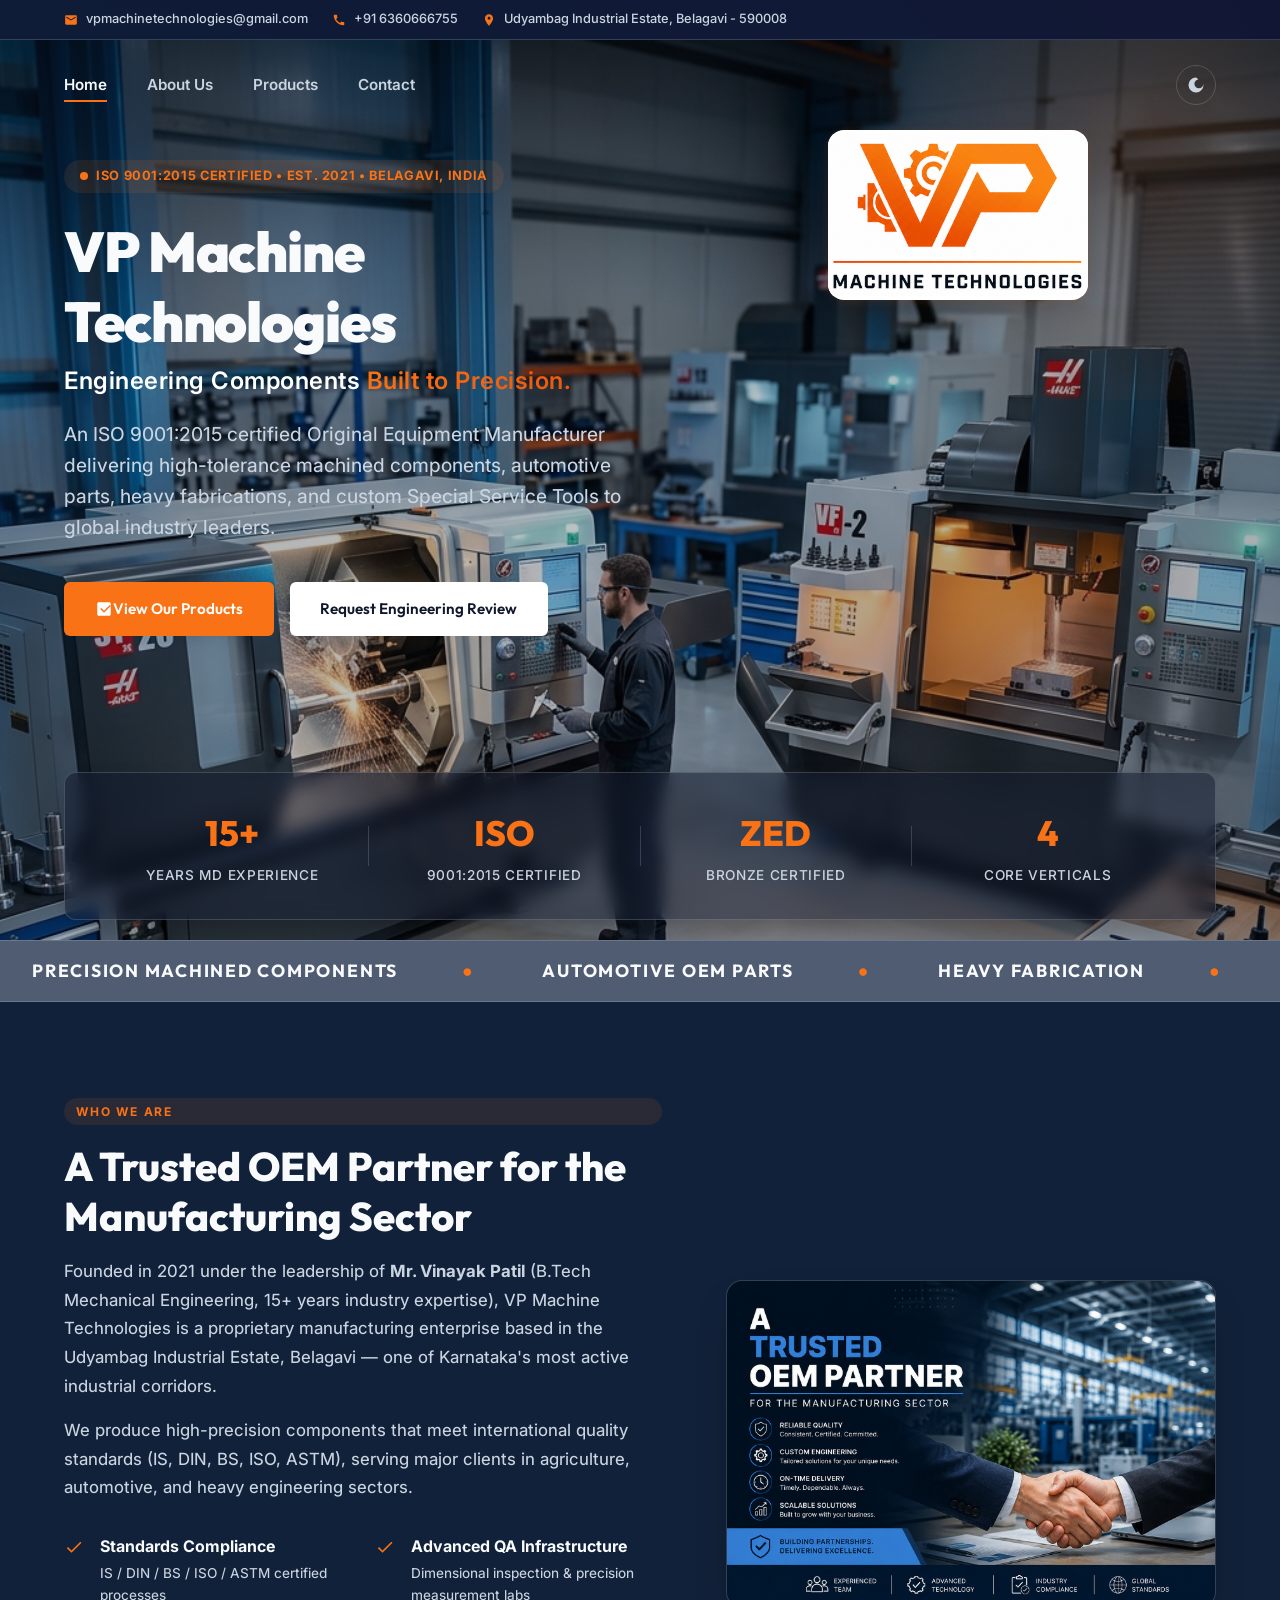
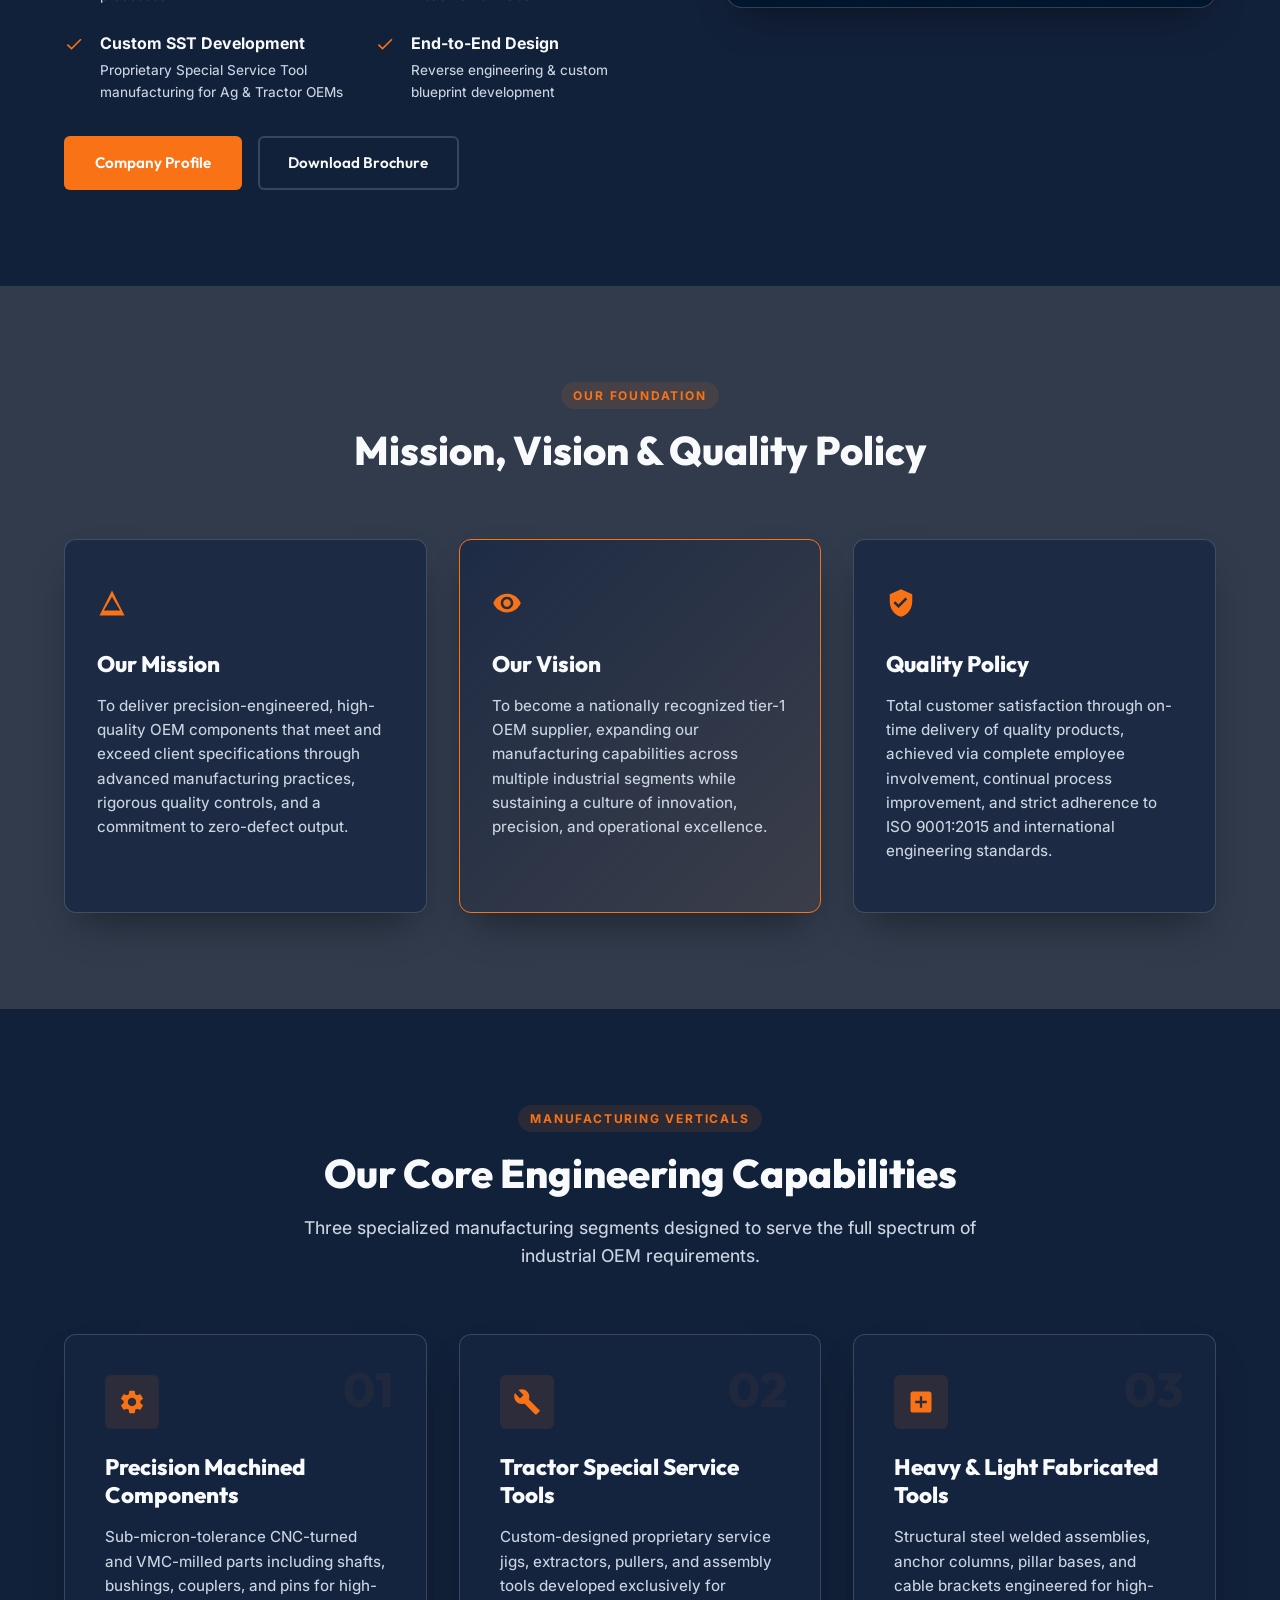
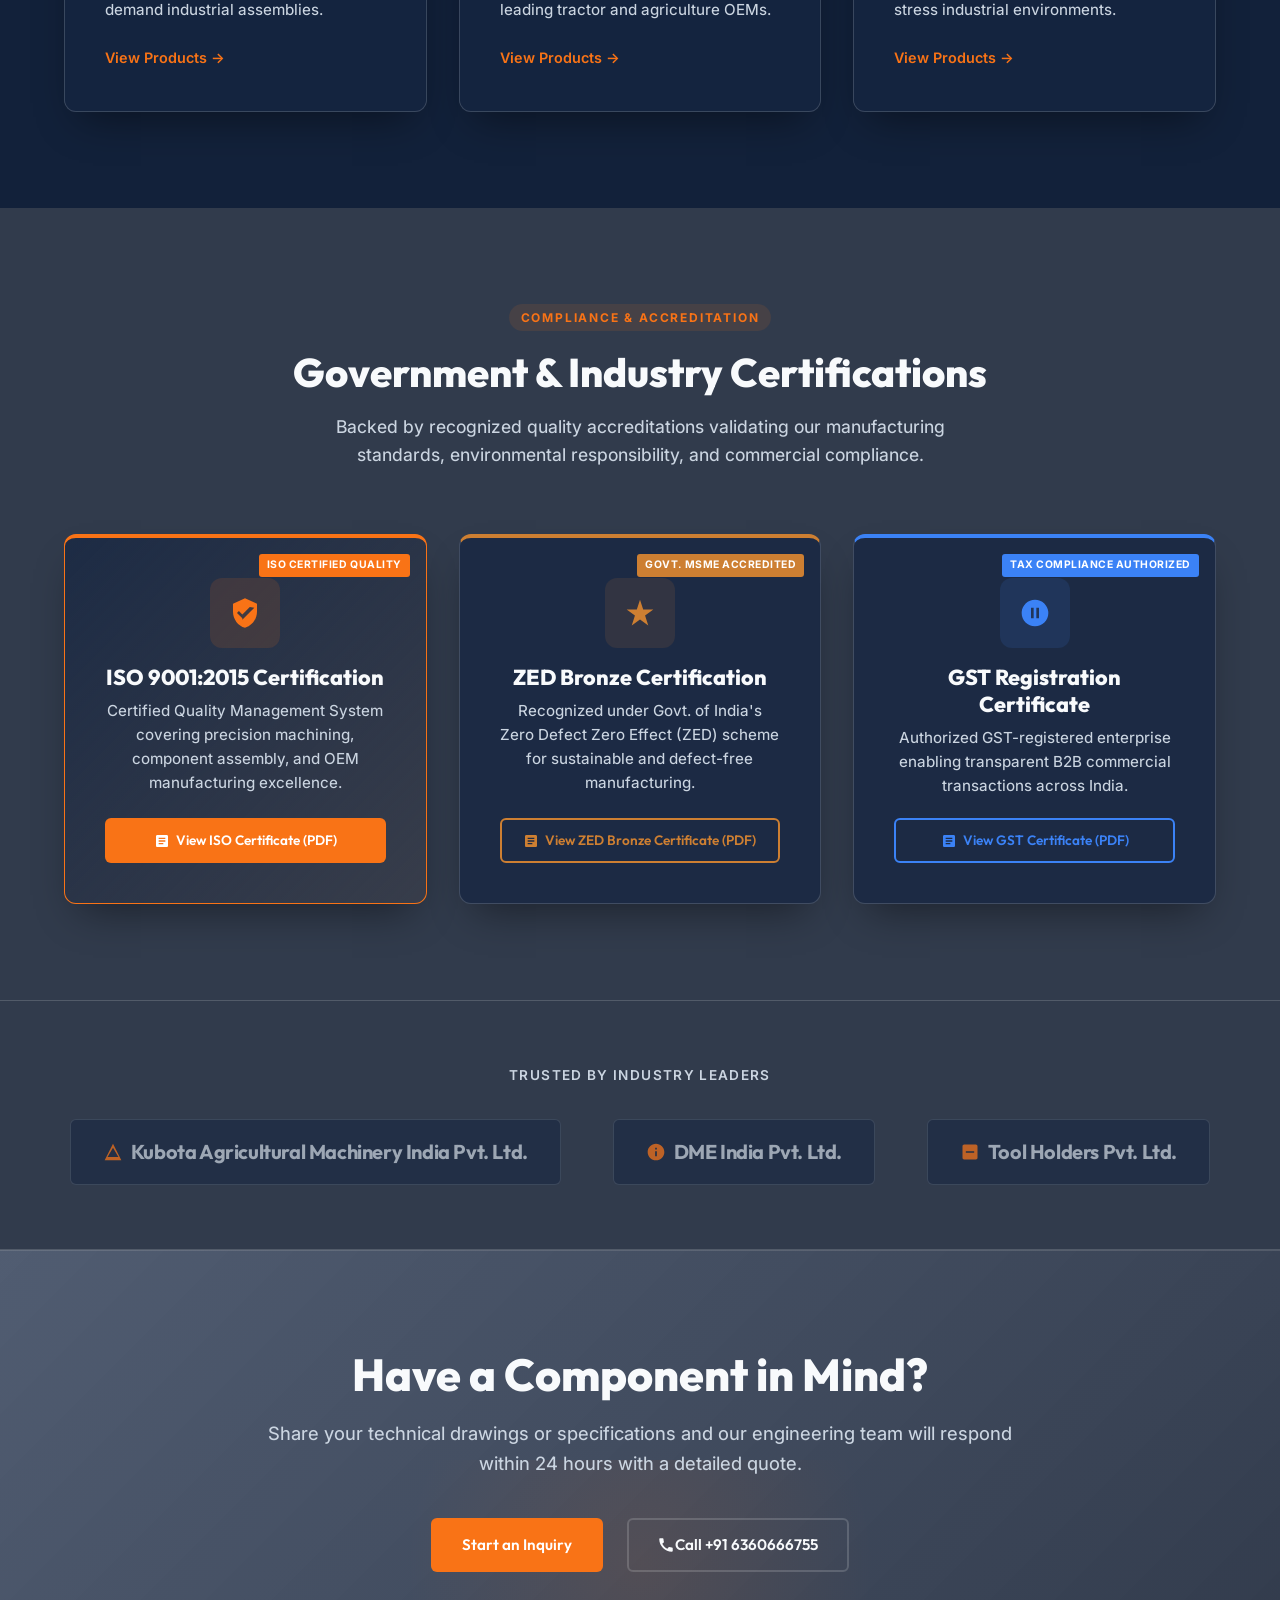
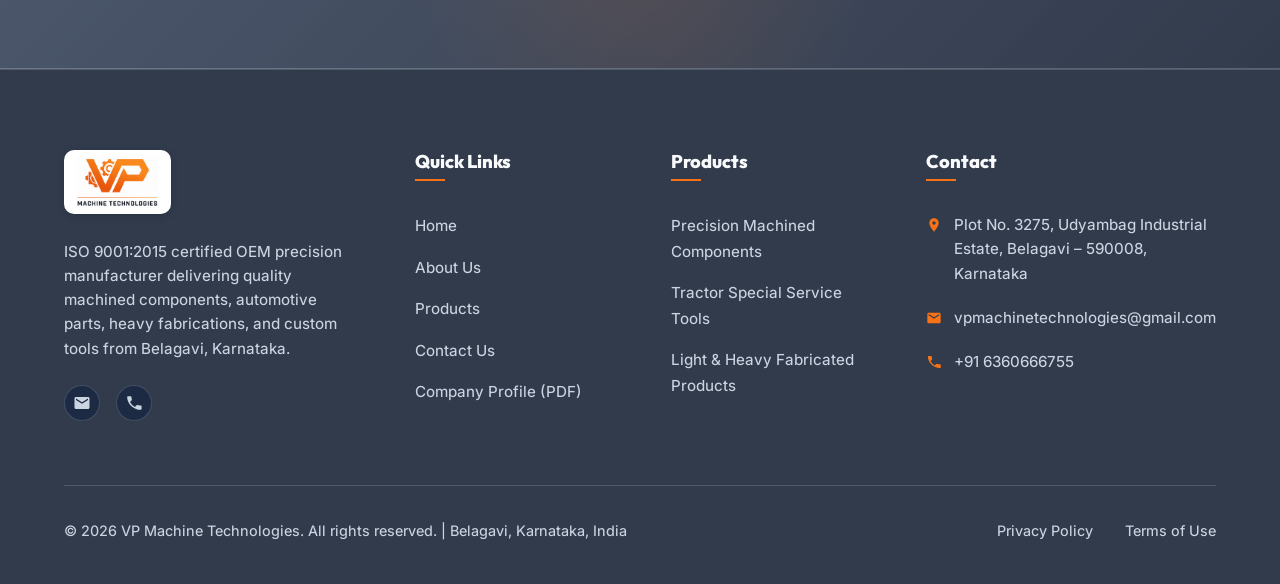
==== index.html @ ffbdd426 "Fix hero logo: remove scale, show full logo including MACHINE TECHNOLOGIES text" ====
<!DOCTYPE html>
<html lang="en">

<head>
  <meta charset="UTF-8">
  <meta name="viewport" content="width=device-width, initial-scale=1.0">
  <title>VP Machine Technologies | Precision OEM Manufacturing — Belagavi, Karnataka</title>
  <meta name="description"
    content="VP Machine Technologies is an ISO 9001:2015 certified OEM manufacturer of precision machined components, automotive parts, heavy fabrications, and special service tools in Belagavi, Karnataka, India.">
  <link rel="canonical" href="https://vpmachinetechnologies.com/">
  <meta property="og:title" content="VP Machine Technologies | Precision OEM Manufacturing">
  <meta property="og:description" content="ISO 9001:2015 certified OEM manufacturer of precision machined components, heavy fabrications, and special service tools in Belagavi, Karnataka.">
  <meta property="og:url" content="https://vpmachinetechnologies.com/">
  <meta property="og:type" content="website">
  <link rel="stylesheet" href="css/styles.css?v=1.2">
</head>

<body class="page-home">

  <!-- ===== TOP INFO BAR ===== -->
  <div class="topbar">
    <div class="container">
      <div class="topbar-left">
        <a href="mailto:vpmachinetechnologies@gmail.com" class="topbar-item">
          <svg viewBox="0 0 24 24" width="14" height="14" fill="currentColor">
            <path
              d="M20 4H4c-1.1 0-2 .9-2 2v12c0 1.1.9 2 2 2h16c1.1 0 2-.9 2-2V6c0-1.1-.9-2-2-2zm0 4l-8 5-8-5V6l8 5 8-5v2z" />
          </svg>
          vpmachinetechnologies@gmail.com
        </a>
        <a href="tel:+916360666755" class="topbar-item">
          <svg viewBox="0 0 24 24" width="14" height="14" fill="currentColor">
            <path
              d="M20.01 15.38c-1.23 0-2.42-.2-3.53-.56-.35-.12-.74-.03-1.01.24l-1.57 1.97c-2.83-1.35-5.48-3.9-6.89-6.83l1.95-1.66c.27-.28.35-.67.24-1.02-.37-1.11-.56-2.3-.56-3.53 0-.54-.45-.99-.99-.99H4.19C3.65 3 3 3.24 3 3.99 3 13.28 10.73 21 20.01 21c.71 0 .99-.63.99-1.18v-3.45c0-.54-.45-.99-.99-.99z" />
          </svg>
          +91 6360666755
        </a>
        <span class="topbar-item topbar-location">
          <svg viewBox="0 0 24 24" width="14" height="14" fill="currentColor">
            <path
              d="M12 2C8.13 2 5 5.13 5 9c0 5.25 7 13 7 13s7-7.75 7-13c0-3.87-3.13-7-7-7zm0 9.5c-1.38 0-2.5-1.12-2.5-2.5s1.12-2.5 2.5-2.5 2.5 1.12 2.5 2.5-1.12 2.5-2.5 2.5z" />
          </svg>
          Udyambag Industrial Estate, Belagavi - 590008
        </span>
      </div>

    </div>
  </div>

  <!-- ===== HEADER / NAV ===== -->
  <header class="header">
    <div class="container">
      <a href="index.html" class="logo" id="logo-nav" style="display:none;">
        <img src="assets/images/logo-dark.png" alt="VP Machine Technologies" class="logo-img logo-img-dark">
        <img src="assets/images/logo-light.png" alt="VP Machine Technologies" class="logo-img logo-img-light">
      </a>

      <nav class="navbar" aria-label="Main Navigation">
        <ul class="nav-list">
          <li><a href="index.html" class="nav-link active">Home</a></li>
          <li><a href="about.html" class="nav-link">About Us</a></li>
          <li><a href="products.html" class="nav-link">Products</a></li>
          <li><a href="contact.html" class="nav-link">Contact</a></li>
        </ul>
      </nav>

      <div class="header-actions">
        <button class="theme-toggle-btn" aria-label="Toggle dark/light theme" id="theme-toggle">
          <svg class="moon-icon" viewBox="0 0 24 24">
            <path
              d="M12 3a9 9 0 1 0 9 9c0-.46-.04-.92-.1-1.36a5.385 5.385 0 0 1-5.4 5.4 5.385 5.385 0 0 1-5.4-5.4c0-2.65 1.95-4.85 4.54-5.3A9.2 9.2 0 0 0 12 3z" />
          </svg>
          <svg class="sun-icon" viewBox="0 0 24 24">
            <path
              d="M12 7a5 5 0 1 0 0 10 5 5 0 0 0 0-10zm0-5a1 1 0 0 1 1 1v2a1 1 0 0 1-2 0V3a1 1 0 0 1 1-1zm0 15a1 1 0 0 1 1 1v2a1 1 0 0 1-2 0v-2a1 1 0 0 1 1-1zM5.22 6.64a1 1 0 0 1 0-1.42l1.42-1.42a1 1 0 0 1 1.42 1.42L6.64 6.64a1 1 0 0 1-1.42 0zm10.6 10.6a1 1 0 0 1 0-1.42l1.42-1.42a1 1 0 0 1 1.42 1.42l-1.42 1.42a1 1 0 0 1-1.42 0zM2 12a1 1 0 0 1 1-1h2a1 1 0 0 1 0 2H3a1 1 0 0 1-1-1zm15 0a1 1 0 0 1 1-1h2a1 1 0 0 1 0 2h-2a1 1 0 0 1-1-1zM6.64 18.78a1 1 0 0 1-1.42 0l-1.42-1.42a1 1 0 0 1 1.42-1.42l1.42 1.42a1 1 0 0 1 0 1.42zm10.6-10.6a1 1 0 0 1-1.42 0l-1.42-1.42a1 1 0 0 1 1.42-1.42l1.42 1.42a1 1 0 0 1 0 1.42z" />
          </svg>
        </button>

        <button class="burger-menu" aria-label="Toggle navigation menu" id="burger-menu">
          <span class="burger-line"></span>
          <span class="burger-line"></span>
          <span class="burger-line"></span>
        </button>
      </div>
    </div>
  </header>

  <!-- ===== HERO SECTION ===== -->
  <section class="hero" style="
    background-image: url('assets/images/cnc-vmc-hero.png');
    background-size: cover;
    background-position: center top;
    background-repeat: no-repeat;
    position: relative;
  ">
    <!-- Dark gradient overlay -->
    <div
      style="position:absolute;inset:0;background:linear-gradient(135deg,rgba(8,11,19,0.42) 0%,rgba(8,11,19,0.25) 50%,rgba(8,11,19,0.38) 100%);z-index:1;">
    </div>
    <!-- Logo in open right area of hero -->
    <div style="position:absolute;top:10%;right:15%;width:260px;height:170px;border-radius:16px;background:#ffffff;overflow:hidden;z-index:3;box-shadow:0 8px 32px rgba(0,0,0,0.22),0 2px 8px rgba(232,101,26,0.15);animation:heroLogoPulse 3s ease-in-out infinite alternate;">
      <img src="assets/images/NEW_LOGO.png" alt="VP Machine Technologies Logo"
        style="width:100%;height:100%;object-fit:contain;">
    </div>
    <div class="hero-bg-glow"></div>
    <div class="container" style="position:relative;z-index:2;">
      <div class="hero-content">
        <div class="hero-eyebrow">
          <span class="eyebrow-dot"></span>
          ISO 9001:2015 Certified &bull; Est. 2021 &bull; Belagavi, India
        </div>
        <!-- Title -->
        <h1 class="hero-title" style="font-weight:900; font-size:3.5rem; margin:0 0 0.3rem;">VP Machine Technologies</h1>
        <p class="hero-tagline"
          style="font-size:1.5rem; font-weight:600; color:#fff; margin-top:0; margin-bottom:1.2rem; letter-spacing:0.5px;">
          Engineering Components
          <span class="hero-title-accent" style="color:#e8651a;">Built to Precision.</span>
        </p>
        <p class="hero-description">
          An ISO 9001:2015 certified Original Equipment Manufacturer delivering high-tolerance machined components,
          automotive
          parts, heavy fabrications, and custom Special Service Tools to global industry leaders.
        </p>
        <div class="hero-ctas">
          <a href="products.html" class="btn btn-primary btn-lg">
            <svg viewBox="0 0 24 24" width="18" height="18" fill="currentColor">
              <path
                d="M19 3H5c-1.1 0-2 .9-2 2v14c0 1.1.9 2 2 2h14c1.1 0 2-.9 2-2V5c0-1.1-.9-2-2-2zm-7 14l-5-5 1.41-1.41L12 14.17l7.59-7.59L21 8l-9 9z" />
            </svg>
            View Our Products
          </a>
          <a href="contact.html" class="btn btn-outline btn-lg" style="background:#ffffff;color:#0f172a;border-color:#ffffff;">Request Engineering Review</a>
        </div>
      </div>
      <div class="hero-metrics">
        <div class="metric-card">
          <div class="metric-value">15+</div>
          <div class="metric-label">Years MD Experience</div>
        </div>
        <div class="metric-divider"></div>
        <div class="metric-card">
          <div class="metric-value">ISO</div>
          <div class="metric-label">9001:2015 Certified</div>
        </div>
        <div class="metric-divider"></div>
        <div class="metric-card">
          <div class="metric-value">ZED</div>
          <div class="metric-label">Bronze Certified</div>
        </div>
        <div class="metric-divider"></div>
        <div class="metric-card">
          <div class="metric-value">4</div>
          <div class="metric-label">Core Verticals</div>
        </div>
      </div>
    </div>
  </section>

  <!-- ===== MARQUEE STRIP ===== -->
  <div class="marquee-strip">
    <div class="marquee-track">
      <span>Precision Machined Components</span><span class="dot">&#9679;</span>
      <span>Automotive OEM Parts</span><span class="dot">&#9679;</span>
      <span>Heavy Fabrication</span><span class="dot">&#9679;</span>
      <span>Special Service Tools</span><span class="dot">&#9679;</span>
      <span>ISO 9001:2015 Certified</span><span class="dot">&#9679;</span>
      <span>Kubota Agricultural Machinery India Supplier</span><span class="dot">&#9679;</span>
      <span>CNC Turning &amp; VMC</span><span class="dot">&#9679;</span>
      <span>IS / DIN / BS / ASTM Standards</span><span class="dot">&#9679;</span>
      <!-- Duplicate for seamless loop -->
      <span>Precision Machined Components</span><span class="dot">&#9679;</span>
      <span>Automotive OEM Parts</span><span class="dot">&#9679;</span>
      <span>Heavy Fabrication</span><span class="dot">&#9679;</span>
      <span>Special Service Tools</span><span class="dot">&#9679;</span>
      <span>ISO 9001:2015 Certified</span><span class="dot">&#9679;</span>
    </div>
  </div>

  <!-- ===== ABOUT / INTRO ===== -->
  <section class="section section-white">
    <div class="container">
      <div class="two-col-grid">
        <div class="col-content">
          <span class="section-badge">Who We Are</span>
          <h2 class="section-title">A Trusted OEM Partner for the Manufacturing Sector</h2>
          <p class="body-text">Founded in 2021 under the leadership of <strong>Mr. Vinayak Patil</strong> (B.Tech
            Mechanical Engineering, 15+ years industry expertise), VP Machine Technologies is a proprietary
            manufacturing enterprise based in the Udyambag Industrial Estate, Belagavi — one of Karnataka's most active
            industrial corridors.</p>
          <p class="body-text" style="margin-top: 1rem;">We produce high-precision components that meet international
            quality standards (IS, DIN, BS, ISO, ASTM), serving major clients in agriculture, automotive, and heavy
            engineering sectors.</p>
          <div class="feature-list">
            <div class="feature-item">
              <div class="feature-icon">
                <svg viewBox="0 0 24 24" width="20" height="20" fill="currentColor">
                  <path d="M9 16.17L4.83 12l-1.42 1.41L9 19 21 7l-1.41-1.41z" />
                </svg>
              </div>
              <div>
                <strong>Standards Compliance</strong>
                <p>IS / DIN / BS / ISO / ASTM certified processes</p>
              </div>
            </div>
            <div class="feature-item">
              <div class="feature-icon">
                <svg viewBox="0 0 24 24" width="20" height="20" fill="currentColor">
                  <path d="M9 16.17L4.83 12l-1.42 1.41L9 19 21 7l-1.41-1.41z" />
                </svg>
              </div>
              <div>
                <strong>Advanced QA Infrastructure</strong>
                <p>Dimensional inspection & precision measurement labs</p>
              </div>
            </div>
            <div class="feature-item">
              <div class="feature-icon">
                <svg viewBox="0 0 24 24" width="20" height="20" fill="currentColor">
                  <path d="M9 16.17L4.83 12l-1.42 1.41L9 19 21 7l-1.41-1.41z" />
                </svg>
              </div>
              <div>
                <strong>Custom SST Development</strong>
                <p>Proprietary Special Service Tool manufacturing for Ag & Tractor OEMs</p>
              </div>
            </div>
            <div class="feature-item">
              <div class="feature-icon">
                <svg viewBox="0 0 24 24" width="20" height="20" fill="currentColor">
                  <path d="M9 16.17L4.83 12l-1.42 1.41L9 19 21 7l-1.41-1.41z" />
                </svg>
              </div>
              <div>
                <strong>End-to-End Design</strong>
                <p>Reverse engineering & custom blueprint development</p>
              </div>
            </div>
          </div>
          <div class="btn-row">
            <a href="about.html" class="btn btn-primary">Company Profile</a>
            <a href="assets/docs/company_profile.pdf" target="_blank" class="btn btn-outline">Download Brochure</a>
          </div>
        </div>
        <div class="col-visual" style="display: flex; align-items: center; justify-content: center;">
          <div style="width: 100%; border-radius: 16px; overflow: hidden; box-shadow: var(--card-shadow); border: 1px solid var(--border-color); background-color: var(--bg-tertiary);">
            <img src="assets/images/trusted-oem-partner.jpg" alt="A Trusted OEM Partner For The Manufacturing Sector - VP Machine Technologies" style="width: 100%; height: auto; display: block; border-radius: 16px; object-fit: contain;">
          </div>
        </div>
      </div>
    </div>
  </section>

  <!-- ===== MISSION / VISION / QUALITY CARDS ===== -->
  <section class="section section-alt">
    <div class="container">
      <div class="section-header">
        <span class="section-badge">Our Foundation</span>
        <h2 class="section-title">Mission, Vision & Quality Policy</h2>
      </div>
      <div class="mvq-grid">
        <div class="mvq-card">
          <div class="mvq-icon">
            <svg viewBox="0 0 24 24" width="30" height="30" fill="currentColor">
              <path d="M12 2L2 22h20L12 2zm0 5l6.5 11h-13L12 7z" />
            </svg>
          </div>
          <h3>Our Mission</h3>
          <p>To deliver precision-engineered, high-quality OEM components that meet and exceed client specifications
            through advanced manufacturing practices, rigorous quality controls, and a commitment to zero-defect output.
          </p>
        </div>
        <div class="mvq-card mvq-card--accent">
          <div class="mvq-icon">
            <svg viewBox="0 0 24 24" width="30" height="30" fill="currentColor">
              <path
                d="M12 4.5C7 4.5 2.73 7.61 1 12c1.73 4.39 6 7.5 11 7.5s9.27-3.11 11-7.5c-1.73-4.39-6-7.5-11-7.5zM12 17c-2.76 0-5-2.24-5-5s2.24-5 5-5 5 2.24 5 5-2.24 5-5 5zm0-8c-1.66 0-3 1.34-3 3s1.34 3 3 3 3-1.34 3-3-1.34-3-3-3z" />
            </svg>
          </div>
          <h3>Our Vision</h3>
          <p>To become a nationally recognized tier-1 OEM supplier, expanding our manufacturing capabilities across
            multiple industrial segments while sustaining a culture of innovation, precision, and operational
            excellence.</p>
        </div>
        <div class="mvq-card">
          <div class="mvq-icon">
            <svg viewBox="0 0 24 24" width="30" height="30" fill="currentColor">
              <path
                d="M12 1L3 5v6c0 5.55 3.84 10.74 9 12 5.16-1.26 9-6.45 9-12V5l-9-4zm-2 15l-4-4 1.41-1.41L10 13.17l5.59-5.59L17 9l-7 7z" />
            </svg>
          </div>
          <h3>Quality Policy</h3>
          <p>Total customer satisfaction through on-time delivery of quality products, achieved via complete employee
            involvement, continual process improvement, and strict adherence to ISO 9001:2015 and international
            engineering standards.</p>
        </div>
      </div>
    </div>
  </section>

  <!-- ===== CAPABILITIES ===== -->
  <section class="section section-white">
    <div class="container">
      <div class="section-header">
        <span class="section-badge">Manufacturing Verticals</span>
        <h2 class="section-title">Our Core Engineering Capabilities</h2>
        <p class="section-desc">Three specialized manufacturing segments designed to serve the full spectrum of
          industrial OEM requirements.</p>
      </div>
      <div class="capabilities-grid">
        <div class="capability-card">
          <div class="cap-number">01</div>
          <div class="capability-icon-box">
            <svg viewBox="0 0 24 24" width="28" height="28" fill="currentColor">
              <path
                d="M19.14 12.94c.04-.3.06-.61.06-.94 0-.32-.02-.64-.07-.94l2.03-1.58c.18-.14.23-.41.12-.61l-1.92-3.32c-.12-.22-.37-.29-.59-.22l-2.39.96c-.5-.38-1.03-.7-1.62-.94l-.36-2.54c-.04-.24-.24-.41-.48-.41h-3.84c-.24 0-.43.17-.47.41l-.36 2.54c-.59.24-1.13.57-1.62.94l-2.39-.96c-.22-.08-.47 0-.59.22L2.74 8.87c-.12.21-.08.47.12.61l2.03 1.58c-.05.3-.09.63-.09.94s.02.64.07.94l-2.03 1.58c-.18.14-.23.41-.12.61l1.92 3.32c.12.22.37.29.59.22l2.39-.96c.5.38 1.03.7 1.62.94l.36 2.54c.05.24.24.41.48.41h3.84c.24 0 .44-.17.47-.41l.36-2.54c.59-.24 1.13-.56 1.62-.94l2.39.96c.22.08.47 0 .59-.22l1.92-3.32c.12-.22.07-.47-.12-.61l-2.01-1.58zM12 15.6c-1.98 0-3.6-1.62-3.6-3.6s1.62-3.6 3.6-3.6 3.6 1.62 3.6 3.6-1.62 3.6-3.6 3.6z" />
            </svg>
          </div>
          <h3>Precision Machined Components</h3>
          <p>Sub-micron-tolerance CNC-turned and VMC-milled parts including shafts, bushings, couplers, and pins for
            high-demand industrial assemblies.</p>
          <a href="products.html?filter=machined" class="cap-link">View Products →</a>
        </div>
        <div class="capability-card">
          <div class="cap-number">02</div>
          <div class="capability-icon-box">
            <svg viewBox="0 0 24 24" width="28" height="28" fill="currentColor">
              <path
                d="M22.7 19l-9.1-9.1c.9-2.3.4-5-1.5-6.9-2-2-5-2.4-7.4-1.3L9 6 6 9 1.6 4.3C.5 6.7.9 9.8 2.9 11.8c1.9 1.9 4.6 2.4 6.9 1.5l9.1 9.1c.4.4 1 .4 1.4 0l2.3-2.3c.5-.4.5-1.1.1-1.6z" />
            </svg>
          </div>
          <h3>Tractor Special Service Tools</h3>
          <p>Custom-designed proprietary service jigs, extractors, pullers, and assembly tools developed exclusively for
            leading tractor and agriculture OEMs.</p>
          <a href="products.html?filter=sst" class="cap-link">View Products →</a>
        </div>
        <div class="capability-card">
          <div class="cap-number">03</div>
          <div class="capability-icon-box">
            <svg viewBox="0 0 24 24" width="28" height="28" fill="currentColor">
              <path
                d="M19 3H5c-1.1 0-2 .9-2 2v14c0 1.1.9 2 2 2h14c1.1 0 2-.9 2-2V5c0-1.1-.9-2-2-2zm-2 10h-4v4h-2v-4H7v-2h4V7h2v4h4v2z" />
            </svg>
          </div>
          <h3>Heavy & Light Fabricated Tools</h3>
          <p>Structural steel welded assemblies, anchor columns, pillar bases, and cable brackets engineered for
            high-stress industrial environments.</p>
          <a href="products.html?filter=fabricated" class="cap-link">View Products →</a>
        </div>
      </div>
    </div>
  </section>


  <!-- ===== CERTIFICATIONS ===== -->
  <!-- ===== CERTIFICATIONS SECTION ===== -->
  <section class="section section-alt" id="certifications">
    <div class="container">
      <div class="section-header">
        <span class="section-badge">Compliance & Accreditation</span>
        <h2 class="section-title">Government & Industry Certifications</h2>
        <p class="section-desc">Backed by recognized quality accreditations validating our manufacturing standards, environmental responsibility, and commercial compliance.</p>
      </div>
      <div class="certificates-grid">
        
        <!-- 1. ISO 9001:2015 -->
        <div class="certificate-card cert-featured" style="position:relative; border-top: 4px solid #f97316;">
          <div class="certificate-icon" style="color: #f97316; background: rgba(249, 115, 22, 0.12); padding: 12px; border-radius: 12px; display: inline-flex; margin-bottom: 1rem;">
            <svg viewBox="0 0 24 24" width="32" height="32" fill="currentColor">
              <path d="M12 1L3 5v6c0 5.55 3.84 10.74 9 12 5.16-1.26 9-6.45 9-12V5l-9-4zm-2 15l-4-4 1.41-1.41L10 13.17l5.59-5.59L19 8l-9 9z" />
            </svg>
          </div>
          <div class="cert-featured-label" style="background: #f97316;">ISO Certified Quality</div>
          <h3 style="margin-bottom: 0.5rem; font-size: 1.35rem;">ISO 9001:2015 Certification</h3>
          <p style="margin-bottom: 1.25rem;">Certified Quality Management System covering precision machining, component assembly, and OEM manufacturing excellence.</p>
          <div class="certificate-actions">
            <a href="assets/docs/iso_certificate.pdf" target="_blank" class="btn btn-primary" style="width: 100%; justify-content: center;">
              <svg viewBox="0 0 24 24" width="16" height="16" fill="currentColor" style="margin-right: 6px;"><path d="M19 3H5c-1.1 0-2 .9-2 2v14c0 1.1.9 2 2 2h14c1.1 0 2-.9 2-2V5c0-1.1-.9-2-2-2zm-5 14H7v-2h7v2zm3-4H7v-2h10v2zm0-4H7V7h10v2z"/></svg>
              View ISO Certificate (PDF)
            </a>
          </div>
        </div>

        <!-- 2. ZED Bronze Certification -->
        <div class="certificate-card" style="position:relative; border-top: 4px solid #cd7f32;">
          <div class="certificate-icon" style="color: #cd7f32; background: rgba(205, 127, 50, 0.12); padding: 12px; border-radius: 12px; display: inline-flex; margin-bottom: 1rem;">
            <svg viewBox="0 0 24 24" width="32" height="32" fill="currentColor">
              <path d="M12 2l2.4 7.4h7.6l-6.2 4.5 2.4 7.4-6.2-4.5-6.2 4.5 2.4-7.4-6.2-4.5h7.6z" />
            </svg>
          </div>
          <div class="cert-featured-label" style="background: #cd7f32; color: #fff;">Govt. MSME Accredited</div>
          <h3 style="margin-bottom: 0.5rem; font-size: 1.35rem;">ZED Bronze Certification</h3>
          <p style="margin-bottom: 1.25rem;">Recognized under Govt. of India's Zero Defect Zero Effect (ZED) scheme for sustainable and defect-free manufacturing.</p>
          <div class="certificate-actions">
            <a href="assets/docs/zed_bronze_certificate.pdf" target="_blank" class="btn btn-outline" style="width: 100%; justify-content: center; border-color: #cd7f32; color: #cd7f32;">
              <svg viewBox="0 0 24 24" width="16" height="16" fill="currentColor" style="margin-right: 6px;"><path d="M19 3H5c-1.1 0-2 .9-2 2v14c0 1.1.9 2 2 2h14c1.1 0 2-.9 2-2V5c0-1.1-.9-2-2-2zm-5 14H7v-2h7v2zm3-4H7v-2h10v2zm0-4H7V7h10v2z"/></svg>
              View ZED Bronze Certificate (PDF)
            </a>
          </div>
        </div>

        <!-- 3. GST Registration Certificate -->
        <div class="certificate-card" style="position:relative; border-top: 4px solid #3b82f6;">
          <div class="certificate-icon" style="color: #3b82f6; background: rgba(59, 130, 246, 0.12); padding: 12px; border-radius: 12px; display: inline-flex; margin-bottom: 1rem;">
            <svg viewBox="0 0 24 24" width="32" height="32" fill="currentColor">
              <path d="M12 2C6.48 2 2 6.48 2 12s4.48 10 10 10 10-4.48 10-10S17.52 2 12 2zm-1 14H9V8h2v8zm4 0h-2V8h2v8z" />
            </svg>
          </div>
          <div class="cert-featured-label" style="background: #3b82f6; color: #fff;">Tax Compliance Authorized</div>
          <h3 style="margin-bottom: 0.5rem; font-size: 1.35rem;">GST Registration Certificate</h3>
          <p style="margin-bottom: 1.25rem;">Authorized GST-registered enterprise enabling transparent B2B commercial transactions across India.</p>
          <div class="certificate-actions">
            <a href="assets/docs/gst_certificate.pdf" target="_blank" class="btn btn-outline" style="width: 100%; justify-content: center; border-color: #3b82f6; color: #3b82f6;">
              <svg viewBox="0 0 24 24" width="16" height="16" fill="currentColor" style="margin-right: 6px;"><path d="M19 3H5c-1.1 0-2 .9-2 2v14c0 1.1.9 2 2 2h14c1.1 0 2-.9 2-2V5c0-1.1-.9-2-2-2zm-5 14H7v-2h7v2zm3-4H7v-2h10v2zm0-4H7V7h10v2z"/></svg>
              View GST Certificate (PDF)
            </a>
          </div>
        </div>

      </div>
    </div>
  </section>

  <!-- ===== CLIENTS ===== -->
  <section class="client-showcase">
    <div class="container">
      <p class="client-label">Trusted by Industry Leaders</p>
      <div class="client-list">
        <div class="client-logo">
          <svg width="20" height="20" viewBox="0 0 24 24" fill="currentColor" style="color: var(--accent)">
            <path d="M12 2L2 22h20L12 2zm0 5l6.5 11h-13L12 7z" />
          </svg>
          Kubota Agricultural Machinery India Pvt. Ltd.
        </div>
        <div class="client-logo">
          <svg width="20" height="20" viewBox="0 0 24 24" fill="currentColor" style="color: var(--accent)">
            <path
              d="M12 2C6.48 2 2 6.48 2 12s4.48 10 10 10 10-4.48 10-10S17.52 2 12 2zm1 15h-2v-6h2v6zm0-8h-2V7h2v2z" />
          </svg>
          DME India Pvt. Ltd.
        </div>
        <div class="client-logo">
          <svg width="20" height="20" viewBox="0 0 24 24" fill="currentColor" style="color: var(--accent)">
            <path d="M19 3H5c-1.1 0-2 .9-2 2v14c0 1.1.9 2 2 2h14c1.1 0 2-.9 2-2V5c0-1.1-.9-2-2-2zm-2 10H7v-2h10v2z" />
          </svg>
          Tool Holders Pvt. Ltd.
        </div>
      </div>
    </div>
  </section>

  <!-- ===== CTA BANNER ===== -->
  <section class="cta-banner">
    <div class="cta-banner-glow"></div>
    <div class="container">
      <div class="cta-content">
        <h2>Have a Component in Mind?</h2>
        <p>Share your technical drawings or specifications and our engineering team will respond within 24 hours with a
          detailed quote.</p>
        <div class="cta-actions">
          <a href="contact.html" class="btn btn-primary btn-lg">Start an Inquiry</a>
          <a href="tel:+916360666755" class="btn btn-outline-white btn-lg">
            <svg viewBox="0 0 24 24" width="18" height="18" fill="currentColor">
              <path
                d="M20.01 15.38c-1.23 0-2.42-.2-3.53-.56-.35-.12-.74-.03-1.01.24l-1.57 1.97c-2.83-1.35-5.48-3.9-6.89-6.83l1.95-1.66c.27-.28.35-.67.24-1.02-.37-1.11-.56-2.3-.56-3.53 0-.54-.45-.99-.99-.99H4.19C3.65 3 3 3.24 3 3.99 3 13.28 10.73 21 20.01 21c.71 0 .99-.63.99-1.18v-3.45c0-.54-.45-.99-.99-.99z" />
            </svg>
            Call +91 6360666755
          </a>
        </div>
      </div>
    </div>
  </section>


  <!-- ===== FOOTER ===== -->
  <footer class="footer">
    <div class="container">
      <div class="footer-grid">
        <div class="footer-brand">
          <a href="index.html" class="logo">
            <img src="assets/images/logo-dark.png" alt="VP Machine Technologies" class="logo-img logo-img-dark">
            <img src="assets/images/logo-light.png" alt="VP Machine Technologies" class="logo-img logo-img-light">
          </a>
          <p>ISO 9001:2015 certified OEM precision manufacturer delivering quality machined components, automotive
            parts, heavy
            fabrications, and custom tools from Belagavi, Karnataka.</p>
          <div class="footer-socials">
            <a href="mailto:vpmachinetechnologies@gmail.com" class="footer-social-link" aria-label="Email Us">
              <svg viewBox="0 0 24 24" width="18" height="18" fill="currentColor">
                <path
                  d="M20 4H4c-1.1 0-2 .9-2 2v12c0 1.1.9 2 2 2h16c1.1 0 2-.9 2-2V6c0-1.1-.9-2-2-2zm0 4l-8 5-8-5V6l8 5 8-5v2z" />
              </svg>
            </a>
            <a href="tel:+916360666755" class="footer-social-link" aria-label="Call Us">
              <svg viewBox="0 0 24 24" width="18" height="18" fill="currentColor">
                <path
                  d="M20.01 15.38c-1.23 0-2.42-.2-3.53-.56-.35-.12-.74-.03-1.01.24l-2.2 2.2a15.045 15.045 0 0 1-6.59-6.59l2.2-2.2c.28-.28.36-.67.25-1.02C8.79 6.3 8.58 5.11 8.58 3.88c0-.55-.45-1-1-1H3.88c-.55 0-1 .45-1 1C2.88 12.87 11.13 21.12 21.12 21.12c.55 0 1-.45 1-1v-3.75c0-.55-.45-1-1.01-1z" />
              </svg>
            </a>
          </div>
        </div>
        <div class="footer-col">
          <h4 class="footer-col-title">Quick Links</h4>
          <ul class="footer-links">
            <li><a href="index.html" class="footer-link">Home</a></li>
            <li><a href="about.html" class="footer-link">About Us</a></li>
            <li><a href="products.html" class="footer-link">Products</a></li>
            <li><a href="contact.html" class="footer-link">Contact Us</a></li>
            <li><a href="assets/docs/company_profile.pdf" target="_blank" class="footer-link">Company Profile (PDF)</a>
            </li>
          </ul>
        </div>
        <div class="footer-col">
          <h4 class="footer-col-title">Products</h4>
          <ul class="footer-links">
            <li><a href="products.html#category-1" class="footer-link">Precision Machined Components</a></li>
            <li><a href="products.html#category-2" class="footer-link">Tractor Special Service Tools</a></li>
            <li><a href="products.html#category-3" class="footer-link">Light &amp; Heavy Fabricated Products</a></li>
          </ul>
        </div>
        <div class="footer-col">
          <h4 class="footer-col-title">Contact</h4>
          <div class="footer-contact-info">
            <div class="footer-contact-item">
              <svg viewBox="0 0 24 24" width="16" height="16" fill="currentColor">
                <path
                  d="M12 2C8.13 2 5 5.13 5 9c0 5.25 7 13 7 13s7-7.75 7-13c0-3.87-3.13-7-7-7zm0 9.5c-1.38 0-2.5-1.12-2.5-2.5s1.12-2.5 2.5-2.5 2.5 1.12 2.5 2.5-1.12 2.5-2.5 2.5z" />
              </svg>
              <p>Plot No. 3275, Udyambag Industrial Estate, Belagavi – 590008, Karnataka</p>
            </div>
            <div class="footer-contact-item">
              <svg viewBox="0 0 24 24" width="16" height="16" fill="currentColor">
                <path
                  d="M20 4H4c-1.1 0-2 .9-2 2v12c0 1.1.9 2 2 2h16c1.1 0 2-.9 2-2V6c0-1.1-.9-2-2-2zm0 4l-8 5-8-5V6l8 5 8-5v2z" />
              </svg>
              <p><a href="mailto:vpmachinetechnologies@gmail.com">vpmachinetechnologies@gmail.com</a></p>
            </div>
            <div class="footer-contact-item">
              <svg viewBox="0 0 24 24" width="16" height="16" fill="currentColor">
                <path
                  d="M20.01 15.38c-1.23 0-2.42-.2-3.53-.56-.35-.12-.74-.03-1.01.24l-2.2 2.2a15.045 15.045 0 0 1-6.59-6.59l2.2-2.2c.28-.28.36-.67.25-1.02C8.79 6.3 8.58 5.11 8.58 3.88c0-.55-.45-1-1-1H3.88c-.55 0-1 .45-1 1C2.88 12.87 11.13 21.12 21.12 21.12c.55 0 1-.45 1-1v-3.75c0-.55-.45-1-1.01-1z" />
              </svg>
              <p>+91 6360666755</p>
            </div>
          </div>
        </div>
      </div>
      <div class="footer-bottom">
        <p class="footer-copyright">&copy; 2026 VP Machine Technologies. All rights reserved. | Belagavi, Karnataka,
          India</p>
        <ul class="footer-bottom-links">
          <li><a href="privacy.html" class="footer-bottom-link">Privacy Policy</a></li>
          <li><a href="terms.html" class="footer-bottom-link">Terms of Use</a></li>
        </ul>
      </div>
    </div>
  </footer>

  <button class="back-to-top" aria-label="Scroll back to top">
    <svg viewBox="0 0 24 24" width="24" height="24" fill="currentColor">
      <path d="M7.41 15.41L12 10.83l4.59 4.58L18 14l-6-6-6 6z" />
    </svg>
  </button>

  <script src="js/main.js"></script>
</body>

</html>
---- css/styles.css ----
@import url('https://fonts.googleapis.com/css2?family=Inter:wght@300;400;500;600;700&family=Outfit:wght@400;500;600;700;800&display=swap');

/* --- DESIGN SYSTEM TOKENS --- */
:root {
  /* Colors (Vibrant Teal-to-Indigo Dark Theme - Matching Reference Image) */
  --bg-primary: #12213a;
  --bg-secondary: rgba(22, 38, 66, 0.75);
  --bg-tertiary: rgba(14, 25, 45, 0.85);
  --text-primary: #f8fafc;
  --text-secondary: #cbd5e1;
  --accent: #f97316;
  --accent-hover: #ea580c;
  --accent-rgb: 249, 115, 22;
  --border-color: rgba(255, 255, 255, 0.16);
  --header-bg: rgba(18, 33, 58, 0.85);
  --card-shadow: 0 20px 40px -15px rgba(0, 0, 0, 0.45);
  --success: #10b981;
  
  /* Fonts */
  --font-heading: 'Outfit', sans-serif;
  --font-body: 'Inter', sans-serif;
  
  /* Transitions & Radii */
  --transition-smooth: all 0.3s cubic-bezier(0.4, 0, 0.2, 1);
  --radius-sm: 6px;
  --radius-md: 12px;
  --radius-lg: 24px;
}

/* Soft Powder-Blue Light Theme Overrides (Matching Reference Image) */
body.light-theme {
  --bg-primary: #eaf3fc;
  --bg-secondary: #ffffff;
  --bg-tertiary: #d9e8f7;
  --text-primary: #0f172a;
  --text-secondary: #475569;
  --accent: #ea580c;
  --accent-hover: #c2410c;
  --accent-rgb: 234, 88, 12;
  --border-color: #c8dce8;
  --header-bg: rgba(234, 243, 252, 0.9);
  --card-shadow: 0 15px 35px -10px rgba(15, 23, 42, 0.07);
  background: radial-gradient(circle at 50% 30%, #f4f9ff 0%, #e5f1fd 65%, #d8e9fa 100%) !important;
  background-attachment: fixed !important;
}

/* --- RESET & BASE STYLES --- */
*, *::before, *::after {
  box-sizing: border-box;
  margin: 0;
  padding: 0;
}

html {
  scroll-behavior: smooth;
  font-size: 16px;
}

body {
  font-family: var(--font-body);
  background: radial-gradient(circle at 0% 100%, #0096c7 0%, #163675 45%, #2a085c 100%);
  background-attachment: fixed;
  color: var(--text-primary);
  line-height: 1.6;
  font-weight: 450;
  overflow-x: hidden;
  transition: background 0.3s ease, color 0.3s ease;
}

/* Custom Scrollbar */
::-webkit-scrollbar {
  width: 8px;
}
::-webkit-scrollbar-track {
  background: var(--bg-tertiary);
}
::-webkit-scrollbar-thumb {
  background: var(--border-color);
  border-radius: 4px;
}
::-webkit-scrollbar-thumb:hover {
  background: var(--accent);
}

/* Typography elements */
h1, h2, h3, h4, h5, h6 {
  font-family: var(--font-heading);
  font-weight: 800;
  line-height: 1.25;
  color: var(--text-primary);
}

a {
  text-decoration: none;
  color: inherit;
  transition: var(--transition-smooth);
}

img {
  max-width: 100%;
  height: auto;
  display: block;
}

/* --- GLOBAL LAYOUT & UTILITIES --- */
.container {
  width: 100%;
  max-width: 1200px;
  margin: 0 auto;
  padding: 0 1.5rem;
}

.section {
  padding: 6rem 0;
}

.section-header {
  text-align: center;
  max-width: 700px;
  margin: 0 auto 4rem auto;
}

.section-badge {
  display: inline-block;
  font-size: 0.75rem;
  font-weight: 700;
  text-transform: uppercase;
  letter-spacing: 0.15em;
  color: var(--accent);
  margin-bottom: 1rem;
  padding: 0.25rem 0.75rem;
  background-color: rgba(var(--accent-rgb), 0.1);
  border-radius: 100px;
}

.section-title {
  font-size: 2.5rem;
  margin-bottom: 1rem;
}

.section-desc {
  color: var(--text-secondary);
  font-size: 1.1rem;
}

.btn {
  display: inline-flex;
  align-items: center;
  justify-content: center;
  padding: 0.8rem 1.8rem;
  font-family: var(--font-heading);
  font-weight: 600;
  border-radius: var(--radius-sm);
  transition: var(--transition-smooth);
  cursor: pointer;
  border: 2px solid transparent;
  font-size: 0.95rem;
}

.btn-primary {
  background-color: var(--accent);
  color: #ffffff;
}

.btn-primary:hover {
  background-color: var(--accent-hover);
  transform: translateY(-2px);
}

.btn-secondary {
  background-color: transparent;
  color: var(--text-primary);
  border-color: var(--border-color);
}

.btn-secondary:hover {
  border-color: var(--accent);
  color: var(--accent);
  transform: translateY(-2px);
}

.btn-outline {
  background-color: transparent;
  color: var(--text-primary);
  border-color: var(--border-color);
}

.btn-outline:hover {
  background-color: var(--text-primary);
  color: var(--bg-primary);
  border-color: var(--text-primary);
  transform: translateY(-2px);
}


/* Icons styling */
.icon {
  width: 24px;
  height: 24px;
  fill: currentColor;
}

/* ===== TOPBAR ===== */
.topbar {
  background-color: var(--bg-tertiary);
  border-bottom: 1px solid var(--border-color);
  font-size: 0.8rem;
  font-weight: 500;
  color: var(--text-secondary);
  height: 40px;
  display: flex;
  align-items: center;
  position: relative;
  z-index: 1001;
  transition: var(--transition-smooth);
}

.topbar .container {
  display: flex;
  justify-content: space-between;
  align-items: center;
  width: 100%;
}

.topbar-left, .topbar-right {
  display: flex;
  align-items: center;
  gap: 1.5rem;
}

.topbar-item {
  display: flex;
  aria-label: "contact detail";
  align-items: center;
  gap: 0.5rem;
}

.topbar-item svg {
  color: var(--accent);
}

.topbar-item:hover {
  color: var(--accent);
}

.topbar-download {
  display: flex;
  align-items: center;
  gap: 0.5rem;
  background-color: rgba(var(--accent-rgb), 0.1);
  color: var(--accent);
  padding: 0.25rem 0.75rem;
  border-radius: 4px;
  font-weight: 600;
}

.topbar-download:hover {
  background-color: var(--accent);
  color: #fff;
}

.topbar-divider {
  color: var(--border-color);
}

.topbar-certs {
  display: flex;
  gap: 0.5rem;
}

.cert-tag {
  background-color: var(--bg-secondary);
  border: 1px solid var(--border-color);
  padding: 0.2rem 0.5rem;
  border-radius: 3px;
  font-size: 0.7rem;
  font-weight: 600;
  color: var(--text-primary);
}

/* --- HEADER / NAVIGATION --- */
.header {
  position: fixed;
  top: 40px; /* Space for topbar */
  left: 0;
  width: 100%;
  z-index: 1000;
  background-color: transparent;
  border-bottom: 1px solid transparent;
  transition: var(--transition-smooth);
}

.header.scrolled {
  top: 0; /* Align directly to top when scrolled */
  background-color: var(--header-bg);
  backdrop-filter: blur(12px);
  border-bottom: 1px solid var(--border-color);
  padding: 0.5rem 0;
  box-shadow: var(--card-shadow);
}

.header .container {
  display: flex;
  align-items: center;
  justify-content: space-between;
  height: 90px;
  transition: var(--transition-smooth);
}

.header.scrolled .container {
  height: 68px;
}

/* Logo Design */
.logo {
  display: flex;
  align-items: center;
  background-color: #ffffff;
  border-radius: 10px;
  padding: 4px 10px;
  transition: var(--transition-smooth);
  box-shadow: 0 2px 10px rgba(0,0,0,0.12);
}

.logo:hover {
  box-shadow: 0 4px 16px rgba(249, 115, 22, 0.25);
}

.logo-img {
  height: 52px;
  width: auto;
  object-fit: contain;
  display: block;
  transition: var(--transition-smooth);
}

/* Show only one logo — new logo works on both themes */
.logo-img-dark {
  display: none;
}
.logo-img-light {
  display: block;
}


.header.scrolled .logo-img {
  height: 40px;
}

/* Fallback icon for places that still use the text logo */
.logo-icon {
  display: none;
}

/* Footer logo */
.footer .logo {
  background: #ffffff;
  border-radius: 10px;
  padding: 6px 12px;
  display: inline-flex;
  box-shadow: 0 2px 8px rgba(0,0,0,0.15);
}

.footer .logo-img {
  height: 52px;
  opacity: 0.95;
}

.footer .logo-img:hover {
  opacity: 1;
}

/* Navbar links */
.nav-list {
  display: flex;
  align-items: center;
  gap: 2.5rem;
  list-style: none;
}

.nav-link {
  font-weight: 600;
  font-size: 0.95rem;
  color: var(--text-secondary);
  position: relative;
  padding: 0.5rem 0;
}

.nav-link:hover, .nav-link.active {
  color: var(--text-primary);
}

.nav-link::after {
  content: '';
  position: absolute;
  bottom: 0;
  left: 0;
  width: 0;
  height: 2px;
  background-color: var(--accent);
  transition: var(--transition-smooth);
}

.nav-link:hover::after, .nav-link.active::after {
  width: 100%;
}

/* Theme Toggle Button */
.theme-toggle-btn {
  background: none;
  border: none;
  color: var(--text-secondary);
  cursor: pointer;
  display: flex;
  align-items: center;
  justify-content: center;
  width: 40px;
  height: 40px;
  border-radius: 50%;
  border: 1px solid var(--border-color);
  transition: var(--transition-smooth);
}

.theme-toggle-btn:hover {
  color: var(--accent);
  border-color: var(--accent);
  background-color: rgba(var(--accent-rgb), 0.05);
}

.theme-toggle-btn svg {
  width: 20px;
  height: 20px;
  fill: currentColor;
}

.sun-icon {
  display: none;
}

body.light-theme .moon-icon {
  display: none;
}

body.light-theme .sun-icon {
  display: block;
}

.header-actions {
  display: flex;
  align-items: center;
  gap: 1.5rem;
}

/* Burger Menu */
.burger-menu {
  display: none;
  flex-direction: column;
  justify-content: space-between;
  width: 28px;
  height: 20px;
  background: none;
  border: none;
  cursor: pointer;
  z-index: 1001;
}

.burger-line {
  width: 100%;
  height: 2.5px;
  background-color: var(--text-primary);
  transition: var(--transition-smooth);
  border-radius: 10px;
}

/* --- HERO SECTION --- */
.hero {
  position: relative;
  min-height: 100vh;
  display: flex;
  align-items: center;
  padding-top: 100px;
  overflow: hidden;
  background-color: var(--bg-tertiary);
}

.hero-bg-glow {
  position: absolute;
  top: -20%;
  right: -20%;
  width: 60%;
  height: 60%;
  background: radial-gradient(circle, rgba(var(--accent-rgb), 0.15) 0%, transparent 70%);
  z-index: 1;
  pointer-events: none;
}

.hero .container {
  position: relative;
  z-index: 2;
  display: grid;
  grid-template-columns: 1.1fr 0.9fr;
  gap: 3rem;
  align-items: center;
}

.hero-subtitle {
  color: var(--accent);
  font-family: var(--font-heading);
  font-weight: 700;
  text-transform: uppercase;
  letter-spacing: 0.15em;
  font-size: 1rem;
  margin-bottom: 1rem;
  display: inline-flex;
  align-items: center;
  gap: 0.5rem;
}

.hero-subtitle::before {
  content: '';
  display: inline-block;
  width: 20px;
  height: 2px;
  background-color: var(--accent);
}

.hero-title {
  font-size: 3.5rem;
  font-weight: 800;
  margin-bottom: 1.5rem;
  letter-spacing: -0.02em;
}

.hero-title span {
  background: linear-gradient(135deg, var(--text-primary), var(--accent));
  -webkit-background-clip: text;
  -webkit-text-fill-color: transparent;
}

.hero-description {
  color: var(--text-secondary);
  font-size: 1.2rem;
  margin-bottom: 2.5rem;
  max-width: 580px;
}

.hero-ctas {
  display: flex;
  gap: 1rem;
  margin-bottom: 3.5rem;
}

.hero .btn-outline {
  background-color: #ffffff !important;
  color: #0f172a !important;
  border-color: #ffffff !important;
}

.hero .btn-outline:hover {
  background-color: #e8651a !important;
  color: #ffffff !important;
  border-color: #e8651a !important;
}


.hero-stats {
  display: flex;
  gap: 3rem;
  border-top: 1px solid var(--border-color);
  padding-top: 2rem;
}

.stat-item {
  display: flex;
  flex-direction: column;
}

.stat-number {
  font-size: 2.2rem;
  font-family: var(--font-heading);
  font-weight: 800;
  color: var(--accent);
}

.stat-label {
  color: var(--text-secondary);
  font-size: 0.85rem;
  text-transform: uppercase;
  letter-spacing: 0.05em;
  margin-top: 0.25rem;
}

.hero-graphic {
  position: relative;
  display: flex;
  align-items: center;
  justify-content: center;
}

.hero-graphic-circle {
  width: 450px;
  height: 450px;
  border: 1px solid var(--border-color);
  border-radius: 50%;
  position: absolute;
  z-index: 1;
}

.hero-graphic-circle-dot {
  width: 450px;
  height: 450px;
  border: 1px dashed var(--accent);
  border-radius: 50%;
  position: absolute;
  z-index: 1;
  animation: rotateCircle 60s linear infinite;
}

@keyframes rotateCircle {
  from { transform: rotate(0deg); }
  to { transform: rotate(360deg); }
}

.hero-card {
  background: var(--bg-secondary);
  border: 1px solid var(--border-color);
  border-radius: var(--radius-md);
  padding: 2.5rem;
  width: 100%;
  max-width: 400px;
  box-shadow: var(--card-shadow);
  z-index: 2;
  position: relative;
}

.hero-card-header {
  display: flex;
  align-items: center;
  gap: 1rem;
  margin-bottom: 1.5rem;
}

.hero-card-icon {
  background: rgba(var(--accent-rgb), 0.1);
  color: var(--accent);
  padding: 0.75rem;
  border-radius: var(--radius-sm);
  display: flex;
}

.hero-card-title {
  font-size: 1.25rem;
}

.hero-card-content {
  color: var(--text-secondary);
  font-size: 0.95rem;
  margin-bottom: 1.5rem;
}

/* --- ABOUT HIGHLIGHT SECTION --- */
.about-section-grid {
  display: grid;
  grid-template-columns: 0.9fr 1.1fr;
  gap: 4rem;
  align-items: center;
}

.about-grid-align-start {
  align-items: start;
}

.about-profile-grid {
  display: grid;
  grid-template-columns: 0.8fr 1.2fr;
  gap: 4rem;
  align-items: center;
}

.profile-certs-grid {
  display: grid;
  grid-template-columns: 1fr 1fr;
  gap: 1.5rem;
}


.about-graphic {
  position: relative;
}

.about-img-wrapper {
  position: relative;
  z-index: 2;
  border-radius: var(--radius-md);
  overflow: hidden;
  box-shadow: var(--card-shadow);
  border: 1px solid var(--border-color);
  background-color: var(--bg-secondary);
}

.about-img-placeholder {
  height: 420px;
  width: 100%;
  background: linear-gradient(135deg, var(--bg-secondary) 30%, var(--bg-tertiary) 100%);
  display: flex;
  align-items: center;
  justify-content: center;
  flex-direction: column;
  padding: 2rem;
  text-align: center;
}

.about-img-placeholder svg {
  width: 64px;
  height: 64px;
  color: var(--accent);
  margin-bottom: 1rem;
}

.about-graphic-decoration {
  position: absolute;
  bottom: -20px;
  left: -20px;
  width: 150px;
  height: 150px;
  background-image: radial-gradient(var(--border-color) 2px, transparent 2px);
  background-size: 15px 15px;
  z-index: 1;
}

.about-cert-badge {
  position: absolute;
  top: -20px;
  right: -20px;
  background: var(--bg-primary);
  border: 1px solid var(--border-color);
  padding: 1rem 1.5rem;
  border-radius: var(--radius-sm);
  z-index: 3;
  box-shadow: var(--card-shadow);
  display: flex;
  align-items: center;
  gap: 0.75rem;
}

.about-cert-badge svg {
  color: var(--accent);
}

.about-cert-badge span {
  font-family: var(--font-heading);
  font-weight: 700;
  font-size: 0.85rem;
}

.about-content-list {
  margin: 2rem 0;
  list-style: none;
  display: grid;
  grid-template-columns: 1fr 1fr;
  gap: 1.5rem;
}

.about-content-item {
  display: flex;
  gap: 0.75rem;
  align-items: flex-start;
}

.about-content-item svg {
  color: var(--accent);
  flex-shrink: 0;
  margin-top: 0.25rem;
}

.about-content-item span {
  font-weight: 600;
  font-size: 0.95rem;
}

.about-content-item p {
  font-size: 0.85rem;
  color: var(--text-secondary);
}

/* --- CAPABILITIES SECTION --- */
.capabilities-grid {
  display: grid;
  grid-template-columns: repeat(auto-fit, minmax(260px, 1fr));
  gap: 2rem;
}

.capability-card {
  background-color: var(--bg-secondary);
  border: 1px solid var(--border-color);
  border-radius: var(--radius-md);
  padding: 2.5rem;
  transition: var(--transition-smooth);
  position: relative;
  overflow: hidden;
  box-shadow: var(--card-shadow);
}

.capability-card::before {
  content: '';
  position: absolute;
  top: 0;
  left: 0;
  width: 100%;
  height: 4px;
  background-color: transparent;
  transition: var(--transition-smooth);
}

.capability-card:hover {
  transform: translateY(-5px);
  border-color: rgba(var(--accent-rgb), 0.3);
}

.capability-card:hover::before {
  background-color: var(--accent);
}

.capability-icon-box {
  width: 54px;
  height: 54px;
  background: rgba(var(--accent-rgb), 0.1);
  color: var(--accent);
  border-radius: var(--radius-sm);
  display: flex;
  align-items: center;
  justify-content: center;
  margin-bottom: 1.5rem;
}

.capability-card h3 {
  font-size: 1.4rem;
  margin-bottom: 1rem;
}

.capability-card p {
  color: var(--text-secondary);
  font-size: 0.95rem;
}

/* --- PRODUCTS PREVIEW & PRODUCTS GRID --- */
.filter-tabs {
  display: flex;
  justify-content: center;
  gap: 1rem;
  margin-bottom: 3rem;
  flex-wrap: wrap;
}

.filter-tab {
  background: var(--bg-secondary);
  border: 1px solid var(--border-color);
  color: var(--text-secondary);
  padding: 0.6rem 1.4rem;
  border-radius: var(--radius-sm);
  font-family: var(--font-heading);
  font-weight: 600;
  cursor: pointer;
  transition: var(--transition-smooth);
}

.filter-tab:hover, .filter-tab.active {
  background: var(--accent);
  border-color: var(--accent);
  color: #ffffff;
}

.products-grid {
  display: grid;
  grid-template-columns: repeat(auto-fill, minmax(300px, 1fr));
  gap: 2rem;
  margin-bottom: 3rem;
}

.product-card {
  background: var(--bg-secondary);
  border: 1px solid var(--border-color);
  border-radius: var(--radius-md);
  overflow: hidden;
  transition: var(--transition-smooth);
  box-shadow: var(--card-shadow);
  display: flex;
  flex-direction: column;
}

.product-card:hover {
  transform: translateY(-5px);
  border-color: rgba(var(--accent-rgb), 0.2);
}

.product-img-container {
  height: 240px;
  overflow: hidden;
  position: relative;
  background-color: #ffffff;
  border-bottom: 1px solid var(--border-color);
  display: flex;
  align-items: center;
  justify-content: center;
}

body:not(.light-theme) .product-img-container {
  background-color: #0f172a;
}

.product-img-container img {
  width: 100%;
  height: 100%;
  object-fit: contain;
  padding: 0.5rem;
  transition: var(--transition-smooth);
}

.product-card:hover .product-img-container img {
  transform: scale(1.05);
}

.product-badge {
  position: absolute;
  top: 1rem;
  right: 1rem;
  background-color: rgba(var(--bg-primary), 0.85);
  backdrop-filter: blur(8px);
  border: 1px solid var(--border-color);
  font-size: 0.75rem;
  font-weight: 600;
  padding: 0.25rem 0.75rem;
  border-radius: 100px;
  color: var(--accent);
}

.product-overlay {
  position: absolute;
  top: 0;
  left: 0;
  width: 100%;
  height: 100%;
  background: rgba(var(--bg-tertiary), 0.7);
  backdrop-filter: blur(4px);
  display: flex;
  align-items: center;
  justify-content: center;
  opacity: 0;
  transition: var(--transition-smooth);
}

.product-img-container:hover .product-overlay {
  opacity: 1;
}

.product-overlay-btn {
  background: var(--accent);
  color: #fff;
  border: none;
  width: 44px;
  height: 44px;
  border-radius: 50%;
  display: flex;
  align-items: center;
  justify-content: center;
  cursor: pointer;
  transition: var(--transition-smooth);
}

.product-overlay-btn:hover {
  background: var(--accent-hover);
  transform: scale(1.1);
}

.product-details {
  padding: 1.5rem;
  display: flex;
  flex-direction: column;
  flex-grow: 1;
}

.product-title {
  font-size: 1.2rem;
  margin-bottom: 0.5rem;
}

.product-desc {
  color: var(--text-secondary);
  font-size: 0.9rem;
  margin-bottom: 1.5rem;
  flex-grow: 1;
}

.product-footer {
  display: flex;
  justify-content: space-between;
  align-items: center;
  border-top: 1px solid var(--border-color);
  padding-top: 1rem;
  margin-top: auto;
}

.product-footer .btn {
  padding: 0.5rem 1rem;
  font-size: 0.85rem;
}

/* --- CERTIFICATES SECTION --- */
.certificates-grid {
  display: grid;
  grid-template-columns: repeat(auto-fit, minmax(320px, 1fr));
  gap: 2rem;
}

.certificate-card {
  background: var(--bg-secondary);
  border: 1px solid var(--border-color);
  border-radius: var(--radius-md);
  padding: 2.5rem;
  display: flex;
  flex-direction: column;
  align-items: center;
  text-align: center;
  transition: var(--transition-smooth);
  box-shadow: var(--card-shadow);
}

.certificate-card:hover {
  transform: translateY(-5px);
  border-color: rgba(var(--accent-rgb), 0.3);
}

.certificate-icon {
  background: rgba(var(--accent-rgb), 0.1);
  color: var(--accent);
  width: 70px;
  height: 70px;
  border-radius: 50%;
  display: flex;
  align-items: center;
  justify-content: center;
  margin-bottom: 1.5rem;
}

.certificate-icon svg {
  width: 32px;
  height: 32px;
}

.certificate-card h3 {
  font-size: 1.3rem;
  margin-bottom: 0.75rem;
}

.certificate-card p {
  color: var(--text-secondary);
  font-size: 0.95rem;
  margin-bottom: 1.5rem;
  flex-grow: 1;
}

.certificate-actions {
  display: flex;
  gap: 1rem;
  width: 100%;
}

.certificate-actions .btn {
  flex: 1;
  padding: 0.6rem;
  font-size: 0.85rem;
}

/* --- CLIENT SHOWCASE CAROUSEL --- */
.client-showcase {
  background: var(--bg-tertiary);
  border-top: 1px solid var(--border-color);
  border-bottom: 1px solid var(--border-color);
  padding: 4rem 0;
}

.client-list {
  display: flex;
  justify-content: space-around;
  align-items: center;
  gap: 2.5rem;
  flex-wrap: wrap;
}

.client-logo {
  font-family: var(--font-heading);
  font-weight: 700;
  font-size: 1.25rem;
  color: var(--text-secondary);
  letter-spacing: -0.02em;
  opacity: 0.7;
  transition: var(--transition-smooth);
  border: 1px solid var(--border-color);
  padding: 1rem 2rem;
  border-radius: var(--radius-sm);
  background: var(--bg-secondary);
  display: flex;
  align-items: center;
  gap: 0.5rem;
}

.client-logo:hover {
  opacity: 1;
  color: var(--accent);
  border-color: var(--accent);
}

.client-logo-icon {
  color: var(--accent);
}

/* --- CONTACT & INQUIRY FORM --- */
.contact-section-grid {
  display: grid;
  grid-template-columns: 0.9fr 1.1fr;
  gap: 4rem;
  align-items: start;
}

.contact-info-cards {
  display: flex;
  flex-direction: column;
  gap: 1.5rem;
}

.contact-info-card {
  background-color: var(--bg-secondary);
  border: 1px solid var(--border-color);
  border-radius: var(--radius-md);
  padding: 2rem;
  display: flex;
  gap: 1.5rem;
  align-items: flex-start;
  box-shadow: var(--card-shadow);
}

.contact-info-icon {
  background: rgba(var(--accent-rgb), 0.1);
  color: var(--accent);
  padding: 0.75rem;
  border-radius: var(--radius-sm);
  display: flex;
  flex-shrink: 0;
}

.contact-info-content h3 {
  font-size: 1.15rem;
  margin-bottom: 0.5rem;
}

.contact-info-content p {
  color: var(--text-secondary);
  font-size: 0.95rem;
}

.contact-info-content a {
  color: var(--text-primary);
}

.contact-info-content a:hover {
  color: var(--accent);
}

.contact-form-container {
  background-color: var(--bg-secondary);
  border: 1px solid var(--border-color);
  border-radius: var(--radius-md);
  padding: 3rem;
  box-shadow: var(--card-shadow);
}

.form-title {
  font-size: 1.8rem;
  margin-bottom: 0.5rem;
}

.form-subtitle {
  color: var(--text-secondary);
  font-size: 0.95rem;
  margin-bottom: 2rem;
}

.form-grid {
  display: grid;
  grid-template-columns: 1fr 1fr;
  gap: 1.5rem;
}

.form-full-width {
  grid-column: span 2;
}

.form-group {
  display: flex;
  flex-direction: column;
  gap: 0.5rem;
}

.form-label {
  font-size: 0.85rem;
  font-weight: 600;
  color: var(--text-primary);
}

.form-control {
  background: var(--bg-primary);
  border: 1px solid var(--border-color);
  color: var(--text-primary);
  padding: 0.8rem 1rem;
  border-radius: var(--radius-sm);
  font-family: var(--font-body);
  font-size: 0.95rem;
  transition: var(--transition-smooth);
  width: 100%;
}

.form-control:focus {
  outline: none;
  border-color: var(--accent);
  box-shadow: 0 0 0 3px rgba(var(--accent-rgb), 0.15);
}

textarea.form-control {
  resize: vertical;
  min-height: 120px;
}

.form-feedback {
  margin-top: 1.5rem;
  padding: 1rem;
  border-radius: var(--radius-sm);
  display: none;
  font-size: 0.95rem;
}

.form-feedback.success {
  background-color: rgba(16, 185, 129, 0.1);
  border: 1px solid var(--success);
  color: var(--success);
  display: block;
}

.form-feedback.error {
  background-color: rgba(239, 68, 68, 0.1);
  border: 1px solid #ef4444;
  color: #ef4444;
  display: block;
}

/* Map frame placeholder */
.map-wrapper {
  margin-top: 2rem;
  border-radius: var(--radius-md);
  overflow: hidden;
  border: 1px solid var(--border-color);
  height: 250px;
  background-color: var(--bg-secondary);
  position: relative;
}

.map-placeholder {
  display: flex;
  align-items: center;
  justify-content: center;
  flex-direction: column;
  height: 100%;
  color: var(--text-secondary);
  text-align: center;
  padding: 2rem;
}

.map-placeholder svg {
  margin-bottom: 0.75rem;
  color: var(--accent);
  width: 36px;
  height: 36px;
}

/* --- LIGHTBOX MODAL --- */
.lightbox {
  position: fixed;
  top: 0;
  left: 0;
  width: 100%;
  height: 100%;
  background-color: rgba(var(--bg-tertiary), 0.95);
  z-index: 2000;
  display: flex;
  align-items: center;
  justify-content: center;
  opacity: 0;
  pointer-events: none;
  transition: var(--transition-smooth);
}

.lightbox.active {
  opacity: 1;
  pointer-events: auto;
}

.lightbox-content {
  max-width: 85%;
  max-height: 80%;
  position: relative;
  display: flex;
  flex-direction: column;
  align-items: center;
}

.lightbox-content img {
  max-width: 100%;
  max-height: 70vh;
  object-fit: contain;
  border-radius: var(--radius-sm);
  border: 1px solid var(--border-color);
  box-shadow: 0 25px 50px -12px rgba(0, 0, 0, 0.5);
}

.lightbox-caption {
  color: var(--text-primary);
  margin-top: 1.5rem;
  font-family: var(--font-heading);
  font-size: 1.25rem;
  text-align: center;
}

.lightbox-close {
  position: absolute;
  top: -40px;
  right: 0;
  background: none;
  border: none;
  color: var(--text-primary);
  font-size: 2rem;
  cursor: pointer;
  transition: var(--transition-smooth);
}

.lightbox-close:hover {
  color: var(--accent);
}

/* --- FOOTER --- */
.footer {
  background-color: var(--bg-tertiary);
  border-top: 1px solid var(--border-color);
  padding: 5rem 0 2.5rem 0;
}

.footer-grid {
  display: grid;
  grid-template-columns: 1.5fr 1fr 1fr 1.5fr;
  gap: 4rem;
  margin-bottom: 4rem;
}

.footer-brand p {
  color: var(--text-secondary);
  font-size: 0.95rem;
  margin: 1.5rem 0;
}

.footer-socials {
  display: flex;
  gap: 1rem;
}

.footer-social-link {
  display: flex;
  align-items: center;
  justify-content: center;
  width: 36px;
  height: 36px;
  border-radius: 50%;
  background-color: var(--bg-secondary);
  color: var(--text-secondary);
  border: 1px solid var(--border-color);
  transition: var(--transition-smooth);
}

.footer-social-link:hover {
  background-color: var(--accent);
  color: #fff;
  border-color: var(--accent);
  transform: translateY(-2px);
}

.footer-col-title {
  font-size: 1.15rem;
  margin-bottom: 2rem;
  position: relative;
  padding-bottom: 0.5rem;
}

.footer-col-title::after {
  content: '';
  position: absolute;
  bottom: 0;
  left: 0;
  width: 30px;
  height: 2px;
  background-color: var(--accent);
}

.footer-links {
  list-style: none;
  display: flex;
  flex-direction: column;
  gap: 1rem;
}

.footer-link {
  color: var(--text-secondary);
  font-size: 0.95rem;
}

.footer-link:hover {
  color: var(--accent);
  padding-left: 5px;
}

.footer-contact-info {
  display: flex;
  flex-direction: column;
  gap: 1.25rem;
}

.footer-contact-item {
  display: flex;
  gap: 0.75rem;
  align-items: flex-start;
}

.footer-contact-item svg {
  color: var(--accent);
  flex-shrink: 0;
  margin-top: 0.25rem;
}

.footer-contact-item p {
  color: var(--text-secondary);
  font-size: 0.95rem;
}

.footer-bottom {
  border-top: 1px solid var(--border-color);
  padding-top: 2rem;
  display: flex;
  justify-content: space-between;
  align-items: center;
  flex-wrap: wrap;
  gap: 1rem;
}

.footer-copyright {
  color: var(--text-secondary);
  font-size: 0.9rem;
}

.footer-bottom-links {
  display: flex;
  gap: 2rem;
  list-style: none;
}

.footer-bottom-link {
  color: var(--text-secondary);
  font-size: 0.9rem;
}

.footer-bottom-link:hover {
  color: var(--accent);
}

/* --- BACK TO TOP BUTTON --- */
.back-to-top {
  position: fixed;
  bottom: 30px;
  right: -50px;
  width: 44px;
  height: 44px;
  background-color: var(--accent);
  color: #fff;
  border-radius: 50%;
  display: flex;
  align-items: center;
  justify-content: center;
  cursor: pointer;
  z-index: 999;
  transition: var(--transition-smooth);
  box-shadow: 0 4px 10px rgba(0, 0, 0, 0.3);
  border: none;
}

.back-to-top.show {
  right: 30px;
}

.back-to-top:hover {
  background-color: var(--accent-hover);
  transform: translateY(-3px);
}

/* --- ENTERPRISE WEB LAYOUT UPGRADES --- */

/* Hero background elements */
.hero-bg-grid {
  position: absolute;
  top: 0;
  left: 0;
  width: 100%;
  height: 100%;
  background-size: 40px 40px;
  background-image: linear-gradient(to right, rgba(var(--accent-rgb), 0.03) 1px, transparent 1px),
                    linear-gradient(to bottom, rgba(var(--accent-rgb), 0.03) 1px, transparent 1px);
  z-index: 1;
}

.hero-eyebrow {
  display: inline-flex;
  align-items: center;
  gap: 0.5rem;
  background-color: rgba(var(--accent-rgb), 0.1);
  color: var(--accent);
  padding: 0.4rem 1rem;
  border-radius: 100px;
  font-size: 0.8rem;
  font-weight: 700;
  text-transform: uppercase;
  letter-spacing: 0.05em;
  margin-bottom: 1.5rem;
}

.eyebrow-dot {
  width: 8px;
  height: 8px;
  background-color: var(--accent);
  border-radius: 50%;
  display: inline-block;
  animation: pulse 2s infinite;
}

@keyframes pulse {
  0% { transform: scale(0.95); opacity: 0.5; }
  50% { transform: scale(1.2); opacity: 1; }
  100% { transform: scale(0.95); opacity: 0.5; }
}

.hero-title-accent {
  color: var(--accent);
  background: linear-gradient(135deg, var(--accent), var(--accent-hover));
  -webkit-background-clip: text;
  -webkit-text-fill-color: transparent;
}

/* Hero Metrics Row */
.hero-metrics {
  grid-column: span 2;
  display: flex;
  justify-content: space-between;
  align-items: center;
  background-color: rgba(var(--bg-secondary-rgb, 19, 27, 46), 0.5);
  backdrop-filter: blur(8px);
  border: 1px solid var(--border-color);
  border-radius: var(--radius-md);
  padding: 2rem;
  margin-top: 2rem;
  z-index: 3;
  box-shadow: var(--card-shadow);
}

.metric-card {
  flex: 1;
  text-align: center;
}

.metric-value {
  font-family: var(--font-heading);
  font-size: 2.2rem;
  font-weight: 800;
  color: var(--accent);
  margin-bottom: 0.25rem;
}

.metric-label {
  font-size: 0.85rem;
  color: var(--text-secondary);
  font-weight: 500;
  text-transform: uppercase;
  letter-spacing: 0.05em;
}

.metric-divider {
  width: 1px;
  height: 40px;
  background-color: var(--border-color);
}

/* Ticker / Marquee Strip */
.marquee-strip {
  background-color: var(--bg-secondary);
  border-top: 1px solid var(--border-color);
  border-bottom: 1px solid var(--border-color);
  padding: 1rem 0;
  overflow: hidden;
  position: relative;
  white-space: nowrap;
}

.marquee-track {
  display: inline-block;
  animation: marquee 25s linear infinite;
}

.marquee-track span {
  font-family: var(--font-heading);
  font-weight: 700;
  font-size: 1.1rem;
  text-transform: uppercase;
  letter-spacing: 0.1em;
  color: var(--text-primary);
  margin: 0 2rem;
}

.marquee-track .dot {
  color: var(--accent);
}

@keyframes marquee {
  0% { transform: translate3d(0, 0, 0); }
  100% { transform: translate3d(-50%, 0, 0); }
}

/* White background sections utility */
.section-white {
  background-color: var(--bg-primary);
}

.section-alt {
  background-color: var(--bg-tertiary);
}

/* Two-column layout grid */
.two-col-grid {
  display: grid;
  grid-template-columns: 1.1fr 0.9fr;
  gap: 4rem;
  align-items: center;
}

.col-content {
  display: flex;
  flex-direction: column;
}

.body-text {
  color: var(--text-secondary);
  font-size: 1.05rem;
  line-height: 1.7;
}

.feature-list {
  display: grid;
  grid-template-columns: 1fr 1fr;
  gap: 1.5rem;
  margin: 2rem 0;
}

.feature-item {
  display: flex;
  gap: 1rem;
}

.feature-icon {
  color: var(--accent);
  flex-shrink: 0;
  margin-top: 0.2rem;
}

.feature-item strong {
  display: block;
  font-size: 1rem;
  margin-bottom: 0.25rem;
  color: var(--text-primary);
}

.feature-item p {
  font-size: 0.85rem;
  color: var(--text-secondary);
}

.btn-row {
  display: flex;
  gap: 1rem;
}

/* About Visual Stack */
.about-card-stack {
  position: relative;
  height: 400px;
  display: flex;
  align-items: center;
  justify-content: center;
}

.about-visual-card {
  background-color: var(--bg-secondary);
  border: 1px solid var(--border-color);
  border-radius: var(--radius-md);
  padding: 3rem 2rem;
  width: 80%;
  box-shadow: var(--card-shadow);
  text-align: center;
  position: relative;
  z-index: 2;
}

.about-visual-card h3 {
  font-size: 1.5rem;
}

.about-float-badge {
  position: absolute;
  background-color: var(--bg-primary);
  border: 1px solid var(--border-color);
  box-shadow: var(--card-shadow);
  border-radius: var(--radius-sm);
  padding: 1rem;
  display: flex;
  align-items: center;
  gap: 0.75rem;
  z-index: 3;
}

.about-float-badge svg {
  color: var(--accent);
}

.cert-badge-iso {
  top: 10%;
  left: 0;
}

.cert-badge-zed {
  bottom: 10%;
  right: 0;
}

/* Mission / Vision / Quality Policy Grid */
.mvq-grid {
  display: grid;
  grid-template-columns: repeat(3, 1fr);
  gap: 2rem;
  margin-top: 1rem;
}

.mvq-card {
  background-color: var(--bg-secondary);
  border: 1px solid var(--border-color);
  border-radius: var(--radius-md);
  padding: 3rem 2rem;
  box-shadow: var(--card-shadow);
  transition: var(--transition-smooth);
  position: relative;
}

.mvq-card:hover {
  transform: translateY(-5px);
  border-color: rgba(var(--accent-rgb), 0.2);
}

.mvq-card--accent {
  border-color: var(--accent);
  background: linear-gradient(135deg, var(--bg-secondary), rgba(var(--accent-rgb), 0.05));
}

.mvq-icon {
  color: var(--accent);
  margin-bottom: 1.5rem;
  display: inline-block;
}

.mvq-card h3 {
  font-size: 1.4rem;
  margin-bottom: 1rem;
}

.mvq-card p {
  color: var(--text-secondary);
  font-size: 0.95rem;
  line-height: 1.6;
}

/* Capabilities custom changes */
.capability-card .cap-number {
  position: absolute;
  top: 1rem;
  right: 2rem;
  font-size: 3rem;
  font-weight: 800;
  color: rgba(var(--accent-rgb), 0.05);
  font-family: var(--font-heading);
  transition: var(--transition-smooth);
}

.capability-card:hover .cap-number {
  color: rgba(var(--accent-rgb), 0.15);
}

.cap-link {
  display: inline-block;
  margin-top: 1.5rem;
  font-weight: 600;
  color: var(--accent);
  font-size: 0.9rem;
}

.cap-link:hover {
  color: var(--accent-hover);
  padding-left: 5px;
}

/* Certificates custom styling */
.cert-featured {
  border-color: var(--accent);
  background: linear-gradient(135deg, var(--bg-secondary), rgba(var(--accent-rgb), 0.03));
  position: relative;
}

.cert-featured-label {
  position: absolute;
  top: 1rem;
  right: 1rem;
  background-color: var(--accent);
  color: #fff;
  font-size: 0.65rem;
  font-weight: 700;
  text-transform: uppercase;
  padding: 0.2rem 0.5rem;
  border-radius: 3px;
  letter-spacing: 0.05em;
}

/* Client logos */
.client-label {
  text-align: center;
  color: var(--text-secondary);
  font-size: 0.85rem;
  text-transform: uppercase;
  letter-spacing: 0.1em;
  font-weight: 600;
  margin-bottom: 2rem;
}

/* Call-To-Action Banner */
.cta-banner {
  background: linear-gradient(135deg, var(--bg-secondary), var(--bg-tertiary));
  border-top: 1px solid var(--border-color);
  border-bottom: 1px solid var(--border-color);
  padding: 6rem 0;
  text-align: center;
  position: relative;
  overflow: hidden;
}

.cta-banner-glow {
  position: absolute;
  bottom: 0;
  left: 50%;
  transform: translateX(-50%);
  width: 50%;
  height: 50%;
  background: radial-gradient(circle, rgba(var(--accent-rgb), 0.1) 0%, transparent 70%);
  pointer-events: none;
}

.cta-content {
  max-width: 750px;
  margin: 0 auto;
  position: relative;
  z-index: 2;
}

.cta-content h2 {
  font-size: 2.8rem;
  font-weight: 800;
  margin-bottom: 1rem;
}

.cta-content p {
  color: var(--text-secondary);
  font-size: 1.15rem;
  margin-bottom: 2.5rem;
}

.cta-actions {
  display: flex;
  justify-content: center;
  gap: 1.5rem;
}

.btn-outline-white {
  background: transparent;
  color: var(--text-primary);
  border-color: var(--border-color);
}

.btn-outline-white:hover {
  background-color: var(--text-primary);
  color: var(--bg-primary);
  border-color: var(--text-primary);
}

/* Light theme topbar modifications */
body.light-theme .topbar {
  background-color: var(--bg-tertiary);
  border-color: var(--border-color);
}

body.light-theme .marquee-strip {
  background-color: var(--bg-secondary);
  border-color: var(--border-color);
}

/* --- LIGHT THEME: HERO ALWAYS DARK OVERLAY — FORCE WHITE TEXT --- */
/* The hero has a real photo with a dark overlay in both themes,
   so text must always be white regardless of theme */
body.light-theme .hero-title,
body.light-theme .hero-title h1,
body.light-theme .hero h1 {
  color: #ffffff !important;
  -webkit-text-fill-color: initial;
}

body.light-theme .hero-title-accent {
  background: linear-gradient(135deg, #f97316, #ea580c);
  -webkit-background-clip: text;
  -webkit-text-fill-color: transparent;
}

body.light-theme .hero-description {
  color: rgba(255, 255, 255, 0.80) !important;
}

body.light-theme .hero-eyebrow {
  color: var(--accent);
  background-color: rgba(249, 115, 22, 0.15);
}

body.light-theme .hero-metrics {
  background-color: rgba(0, 0, 0, 0.35);
  border-color: rgba(255, 255, 255, 0.15);
}

body.light-theme .metric-value {
  color: #f97316;
}

body.light-theme .metric-label {
  color: rgba(255, 255, 255, 0.70);
}

body.light-theme .metric-divider {
  background-color: rgba(255, 255, 255, 0.2);
}

/* Nav links on hero — keep them readable in light mode before scroll */
body.light-theme.page-home .header:not(.scrolled) .nav-link,
body.light-theme.page-contact .header:not(.scrolled) .nav-link {
  color: rgba(255, 255, 255, 0.85);
}

body.light-theme.page-home .header:not(.scrolled) .nav-link:hover,
body.light-theme.page-home .header:not(.scrolled) .nav-link.active,
body.light-theme.page-contact .header:not(.scrolled) .nav-link:hover,
body.light-theme.page-contact .header:not(.scrolled) .nav-link.active {
  color: #ffffff;
}

body.light-theme.page-home .header:not(.scrolled) .theme-toggle-btn,
body.light-theme.page-contact .header:not(.scrolled) .theme-toggle-btn {
  color: rgba(255, 255, 255, 0.8);
  border-color: rgba(255, 255, 255, 0.3);
}

/* Product Grid in visual card */
.about-product-grid {
  display: grid;
  grid-template-columns: repeat(2, 1fr);
  grid-template-rows: repeat(2, 1fr);
  gap: 4px;
  background-color: var(--border-color);
  width: 100%;
  height: 100%;
}

.about-product-grid img {
  width: 100%;
  height: 100%;
  object-fit: cover;
  display: block;
}

/* Product Showcase Banner */
.product-showcase-banner {
  display: grid;
  grid-template-columns: repeat(4, 1fr);
  height: 100%;
  width: 100%;
}

.product-showcase-banner img {
  width: 100%;
  height: 100%;
  object-fit: cover;
  display: block;
}

@media (max-width: 768px) {
  .product-showcase-banner {
    grid-template-columns: repeat(2, 1fr);
  }
  .product-showcase-banner img:nth-child(n+3) {
    display: none;
  }
}

/* --- TABLET BREAKPOINT --- */
@media (max-width: 1024px) {
  .hero-title {
    font-size: 2.5rem !important;
  }

  .hero-tagline {
    font-size: 1.2rem !important;
  }

  .footer-grid {
    grid-template-columns: 1fr 1fr;
    gap: 3rem;
  }

  .about-section-grid,
  .about-profile-grid {
    grid-template-columns: 1fr !important;
    gap: 2.5rem !important;
  }

  .contact-section-grid {
    grid-template-columns: 1fr !important;
    gap: 2.5rem !important;
  }

  .nav-quote-btn {
    display: none;
  }

  .section-title {
    font-size: 2rem;
  }

  .cta-content h2 {
    font-size: 2.2rem;
  }
}

/* --- MOBILE BREAKPOINT --- */
@media (max-width: 768px) {
  .section {
    padding: 3.5rem 0;
  }

  .section-header {
    margin-bottom: 2.5rem;
  }

  .section-title {
    font-size: 1.75rem;
  }

  .section-desc {
    font-size: 1rem;
  }

  /* --- TOPBAR --- */
  .topbar {
    font-size: 0.72rem;
    height: auto;
    padding: 0.5rem 0;
  }

  .topbar .container {
    flex-direction: column;
    gap: 0.4rem;
    text-align: center;
  }

  .topbar-left, .topbar-right {
    flex-direction: column;
    gap: 0.4rem;
    align-items: center;
    width: 100%;
  }

  .topbar-location, .topbar-divider, .topbar-certs {
    display: none;
  }

  /* --- HEADER / NAV --- */
  .header {
    top: 0;
  }

  .header .container {
    height: 65px;
  }

  .header.scrolled .container {
    height: 58px;
  }

  .logo-img {
    height: 50px;
  }

  .header.scrolled .logo-img {
    height: 44px;
  }

  .nav-quote-btn {
    display: none;
  }

  .nav-list {
    position: fixed;
    top: 0;
    right: -100%;
    width: 80%;
    max-width: 320px;
    height: 100vh;
    background-color: var(--bg-secondary);
    border-left: 1px solid var(--border-color);
    flex-direction: column;
    align-items: flex-start;
    padding: 7rem 2.5rem 3rem 2.5rem;
    transition: var(--transition-smooth);
    z-index: 1000;
    gap: 0;
  }

  .nav-list li {
    width: 100%;
    border-bottom: 1px solid var(--border-color);
  }

  .nav-link {
    display: block;
    padding: 1rem 0;
    font-size: 1.05rem;
  }

  .nav-list.active {
    right: 0;
  }

  .burger-menu {
    display: flex;
  }

  .header.menu-open .burger-line:nth-child(1) {
    transform: translateY(8.5px) rotate(45deg);
  }

  .header.menu-open .burger-line:nth-child(2) {
    opacity: 0;
  }

  .header.menu-open .burger-line:nth-child(3) {
    transform: translateY(-9px) rotate(-45deg);
  }

  /* --- HERO --- */
  .hero {
    min-height: auto;
    padding-top: 100px;
    padding-bottom: 3rem;
  }

  .hero .container {
    grid-template-columns: 1fr;
    text-align: center;
    gap: 2rem;
  }

  .hero-title {
    font-size: 2rem !important;
    margin-bottom: 0.2rem !important;
  }

  .hero-tagline {
    font-size: 1.1rem !important;
    margin-bottom: 1rem !important;
  }

  .hero-eyebrow {
    justify-content: center;
    font-size: 0.65rem;
    padding: 0.3rem 0.8rem;
  }

  .hero-description {
    margin: 0 auto 1.5rem auto;
    font-size: 0.95rem;
  }

  .hero-ctas {
    flex-direction: column;
    align-items: center;
    gap: 0.75rem;
    margin-bottom: 2rem;
  }

  .hero-ctas .btn {
    width: 100%;
    max-width: 280px;
    padding: 0.7rem 1.5rem;
    font-size: 0.9rem;
  }

  .hero-metrics {
    grid-column: span 1;
    flex-direction: column;
    gap: 1.25rem;
    padding: 1.25rem;
  }

  .metric-value {
    font-size: 1.8rem;
  }

  .metric-divider {
    width: 60%;
    height: 1px;
    margin: 0 auto;
  }

  .hero-graphic {
    order: -1;
  }

  .hero-graphic-circle, .hero-graphic-circle-dot {
    width: 250px;
    height: 250px;
  }

  /* --- TWO COLUMN / ABOUT GRIDS --- */
  .two-col-grid {
    grid-template-columns: 1fr;
    gap: 2.5rem;
  }

  .col-visual {
    order: -1;
  }

  .about-section-grid,
  .about-profile-grid {
    grid-template-columns: 1fr !important;
    gap: 2rem !important;
  }

  .about-graphic {
    display: flex;
    justify-content: center;
  }

  .about-img-wrapper {
    max-width: 280px !important;
  }

  .about-card-stack {
    height: 280px;
  }

  .about-visual-card {
    width: 100%;
    padding: 2rem 1rem;
  }

  .cert-badge-iso {
    top: 5%;
    left: -5px;
    padding: 0.5rem 0.75rem;
    font-size: 0.75rem;
  }

  .cert-badge-zed {
    bottom: 5%;
    right: -5px;
    padding: 0.5rem 0.75rem;
    font-size: 0.75rem;
  }

  .about-float-badge {
    padding: 0.5rem 0.75rem;
    font-size: 0.8rem;
  }

  /* --- FEATURES / CONTENT --- */
  .feature-list {
    grid-template-columns: 1fr;
    gap: 1rem;
  }

  .body-text {
    font-size: 0.95rem;
  }

  .btn-row {
    flex-direction: column;
    gap: 0.75rem;
  }

  .btn-row .btn {
    width: 100%;
    text-align: center;
  }

  .btn-lg {
    padding: 0.7rem 1.5rem;
    font-size: 0.9rem;
  }

  /* --- CAPABILITIES --- */
  .capabilities-grid {
    grid-template-columns: 1fr;
    gap: 1.5rem;
  }

  .capability-card {
    padding: 2rem;
  }

  /* --- PRODUCTS --- */
  .products-grid {
    grid-template-columns: 1fr;
    gap: 1.5rem;
  }

  .filter-tabs {
    gap: 0.5rem;
  }

  .filter-tab {
    padding: 0.5rem 1rem;
    font-size: 0.85rem;
  }

  /* --- CERTIFICATES --- */
  .certificates-grid {
    grid-template-columns: 1fr;
    gap: 1.5rem;
  }

  .certificate-card {
    padding: 2rem;
  }

  .certificate-actions {
    flex-direction: column;
    gap: 0.5rem;
  }

  /* --- CLIENT SHOWCASE --- */
  .client-showcase {
    padding: 2.5rem 0;
  }

  .client-list {
    gap: 1rem;
    justify-content: center;
  }

  .client-logo {
    font-size: 0.95rem;
    padding: 0.75rem 1.25rem;
  }

  .client-label {
    font-size: 0.75rem;
    margin-bottom: 1.5rem;
  }

  /* --- MVQ GRID (Mission/Vision/Quality) --- */
  .mvq-grid {
    grid-template-columns: 1fr;
    gap: 1.5rem;
  }

  .mvq-card {
    padding: 2rem 1.5rem;
  }

  /* --- CONTACT --- */
  .contact-section-grid {
    grid-template-columns: 1fr !important;
    gap: 2rem !important;
  }

  .contact-info-card {
    padding: 1.5rem;
  }

  .contact-form-container {
    padding: 1.5rem;
  }

  .form-grid {
    grid-template-columns: 1fr;
  }

  .form-full-width {
    grid-column: span 1;
  }

  .form-title {
    font-size: 1.4rem;
  }

  .map-wrapper {
    height: 200px;
  }

  /* --- CTA BANNER --- */
  .cta-content h2 {
    font-size: 1.8rem;
  }

  .cta-content p {
    font-size: 1rem;
  }

  .cta-actions {
    flex-direction: column;
    align-items: center;
    gap: 0.75rem;
  }

  .cta-actions .btn {
    width: 100%;
    max-width: 280px;
  }

  /* --- FOOTER --- */
  .footer {
    padding: 3rem 0 2rem 0;
  }

  .footer-grid {
    grid-template-columns: 1fr;
    gap: 2.5rem;
  }

  .footer .logo-img {
    height: 56px;
  }

  .footer-col-title {
    font-size: 1rem;
    margin-bottom: 1.25rem;
  }

  .footer-bottom {
    flex-direction: column;
    text-align: center;
    gap: 0.75rem;
  }

  .footer-bottom-links {
    gap: 1rem;
    flex-wrap: wrap;
    justify-content: center;
  }

  /* --- LIGHTBOX --- */
  .lightbox-content {
    max-width: 95%;
  }

  .lightbox-content img {
    max-height: 60vh;
  }

  .lightbox-close {
    top: -35px;
    font-size: 1.5rem;
  }

  /* --- MARQUEE --- */
  .marquee-track span {
    font-size: 0.85rem;
    margin: 0 1rem;
  }

  /* --- ABOUT PAGE: EXECUTIVE PROFILE INLINE GRIDS --- */
  /* The B.Tech / Diploma 2-col inline grid */
  .profile-certs-grid {
    grid-template-columns: 1fr !important;
    gap: 1rem !important;
  }
}

/* --- SMALL MOBILE --- */
@media (max-width: 480px) {
  .container {
    padding: 0 1rem;
  }

  .hero-title {
    font-size: 1.6rem !important;
  }

  .hero-tagline {
    font-size: 0.95rem !important;
  }

  .section-title {
    font-size: 1.5rem;
  }

  .hero-eyebrow {
    font-size: 0.6rem;
    padding: 0.25rem 0.6rem;
  }

  .metric-value {
    font-size: 1.5rem;
  }

  .metric-label {
    font-size: 0.75rem;
  }

  .about-img-wrapper {
    max-width: 240px !important;
  }

  .about-img-wrapper img {
    height: 300px !important;
  }

  .cta-content h2 {
    font-size: 1.5rem;
  }

  .footer-grid {
    gap: 2rem;
  }
}

/* --- ENQUIRY SUCCESS POPUP MODAL --- */
.enquiry-modal-overlay {
  position: fixed;
  inset: 0;
  background: rgba(0, 0, 0, 0.7);
  backdrop-filter: blur(6px);
  -webkit-backdrop-filter: blur(6px);
  z-index: 99999;
  display: flex;
  align-items: center;
  justify-content: center;
  padding: 1.5rem;
  opacity: 0;
  visibility: hidden;
  transition: opacity 0.3s ease, visibility 0.3s ease;
}

.enquiry-modal-overlay.active {
  opacity: 1;
  visibility: visible;
}

.enquiry-modal-card {
  background: var(--bg-secondary, #111827);
  border: 1px solid var(--border-color, rgba(255, 255, 255, 0.1));
  border-radius: 16px;
  max-width: 460px;
  width: 100%;
  padding: 2.5rem 2rem;
  text-align: center;
  box-shadow: 0 25px 50px -12px rgba(0, 0, 0, 0.5);
  transform: scale(0.85);
  transition: transform 0.3s cubic-bezier(0.34, 1.56, 0.64, 1);
  position: relative;
}

.enquiry-modal-overlay.active .enquiry-modal-card {
  transform: scale(1);
}

.enquiry-modal-icon {
  width: 72px;
  height: 72px;
  background: rgba(34, 197, 94, 0.15);
  color: #22c55e;
  border-radius: 50%;
  display: flex;
  align-items: center;
  justify-content: center;
  margin: 0 auto 1.5rem;
  box-shadow: 0 0 20px rgba(34, 197, 94, 0.3);
  animation: pulseSuccess 2s infinite;
}

@keyframes pulseSuccess {
  0% { box-shadow: 0 0 0 0 rgba(34, 197, 94, 0.4); }
  70% { box-shadow: 0 0 0 15px rgba(34, 197, 94, 0); }
  100% { box-shadow: 0 0 0 0 rgba(34, 197, 94, 0); }
}

.enquiry-modal-title {
  font-size: 1.6rem;
  font-weight: 800;
  color: var(--text-primary, #ffffff);
  margin-bottom: 0.75rem;
}

.enquiry-modal-text {
  font-size: 0.95rem;
  color: var(--text-secondary, #9ca3af);
  line-height: 1.6;
  margin-bottom: 2rem;
}

.enquiry-modal-close-btn {
  background: linear-gradient(135deg, #f97316 0%, #ea580c 100%);
  color: #ffffff;
  border: none;
  padding: 0.85rem 2.5rem;
  font-size: 1rem;
  font-weight: 700;
  border-radius: 10px;
  cursor: pointer;
  transition: all 0.2s ease;
  box-shadow: 0 4px 14px rgba(249, 115, 22, 0.35);
  width: 100%;
}

.enquiry-modal-close-btn:hover {
  transform: translateY(-2px);
  box-shadow: 0 6px 20px rgba(249, 115, 22, 0.5);
}

/* ===== HERO LOGO ANIMATION ===== */
@keyframes heroLogoPulse {
  0%   { transform: translateY(0px) scale(1);   filter: drop-shadow(0 8px 32px rgba(232,101,26,0.35)) drop-shadow(0 2px 12px rgba(0,0,0,0.45)); }
  100% { transform: translateY(-10px) scale(1.04); filter: drop-shadow(0 16px 40px rgba(232,101,26,0.55)) drop-shadow(0 4px 20px rgba(0,0,0,0.55)); }
}

@media (max-width: 640px) {
  .hero-logo-right { display: none; }
}
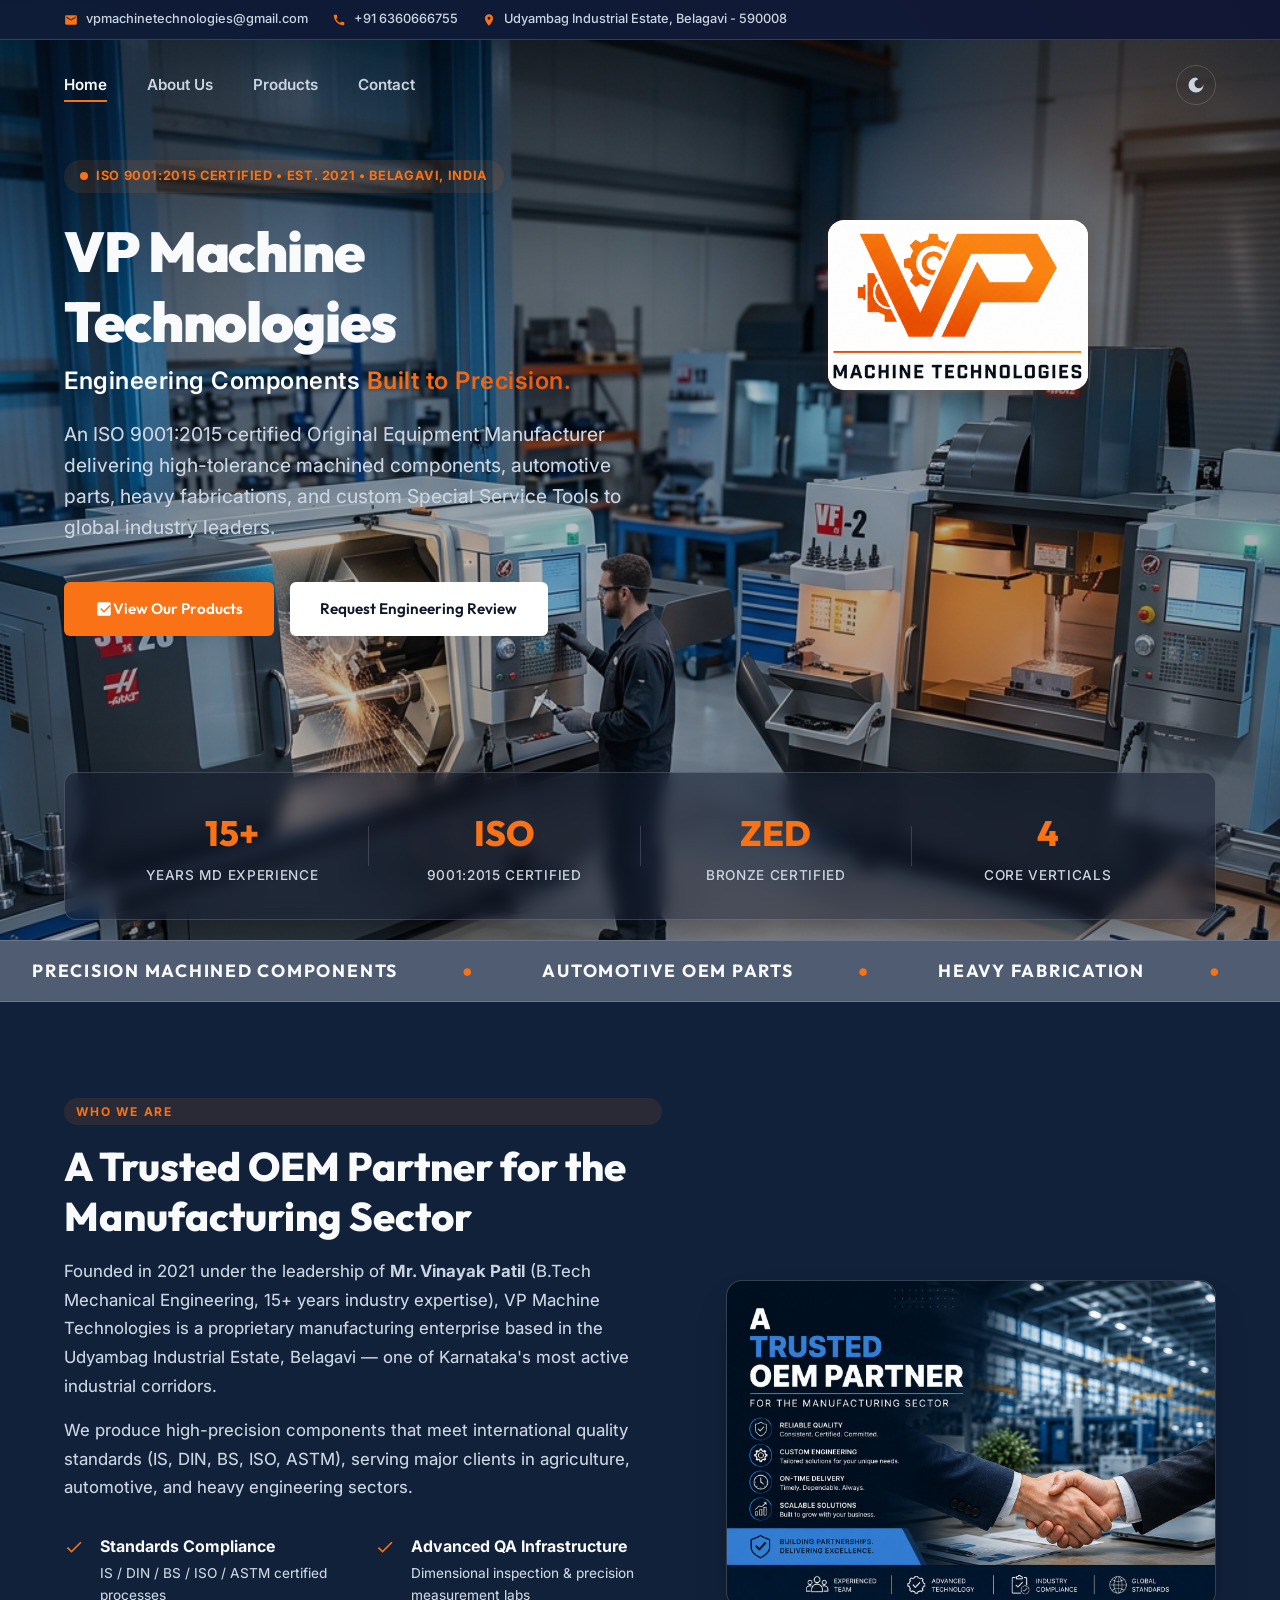
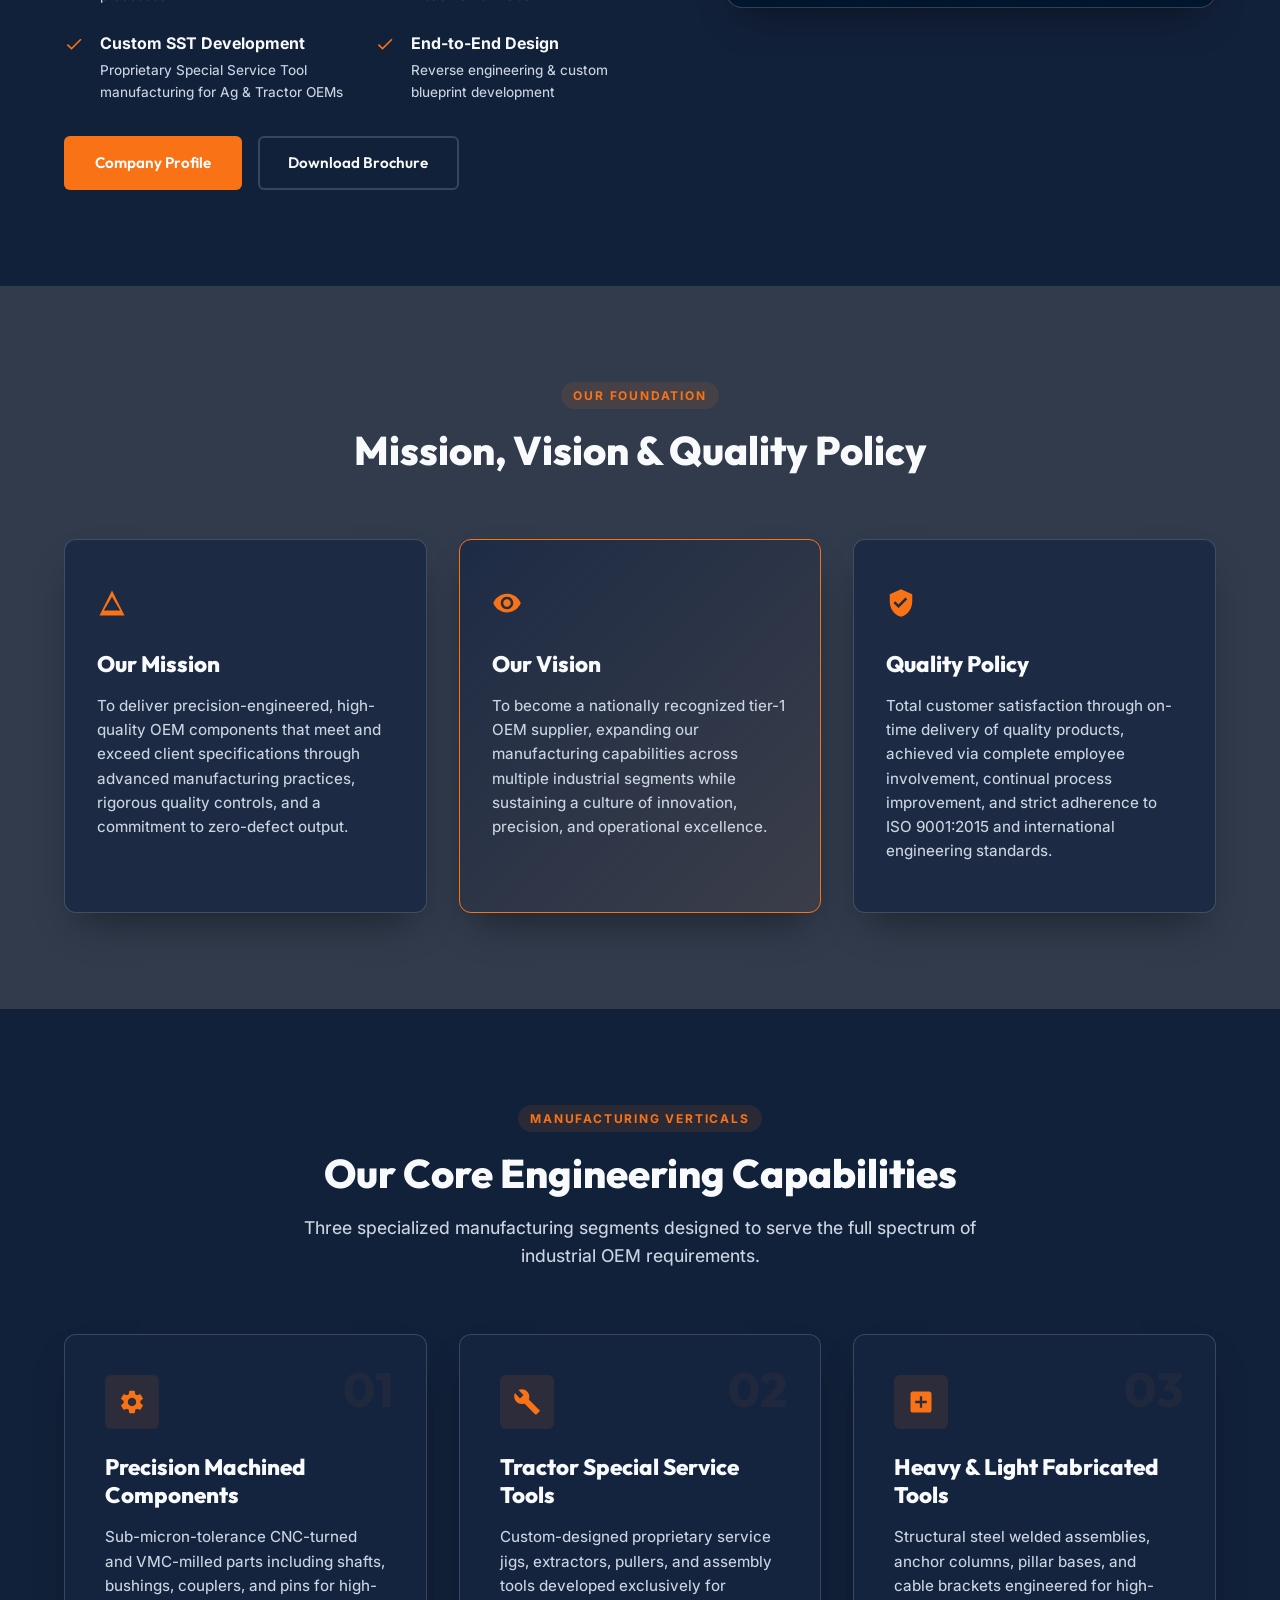
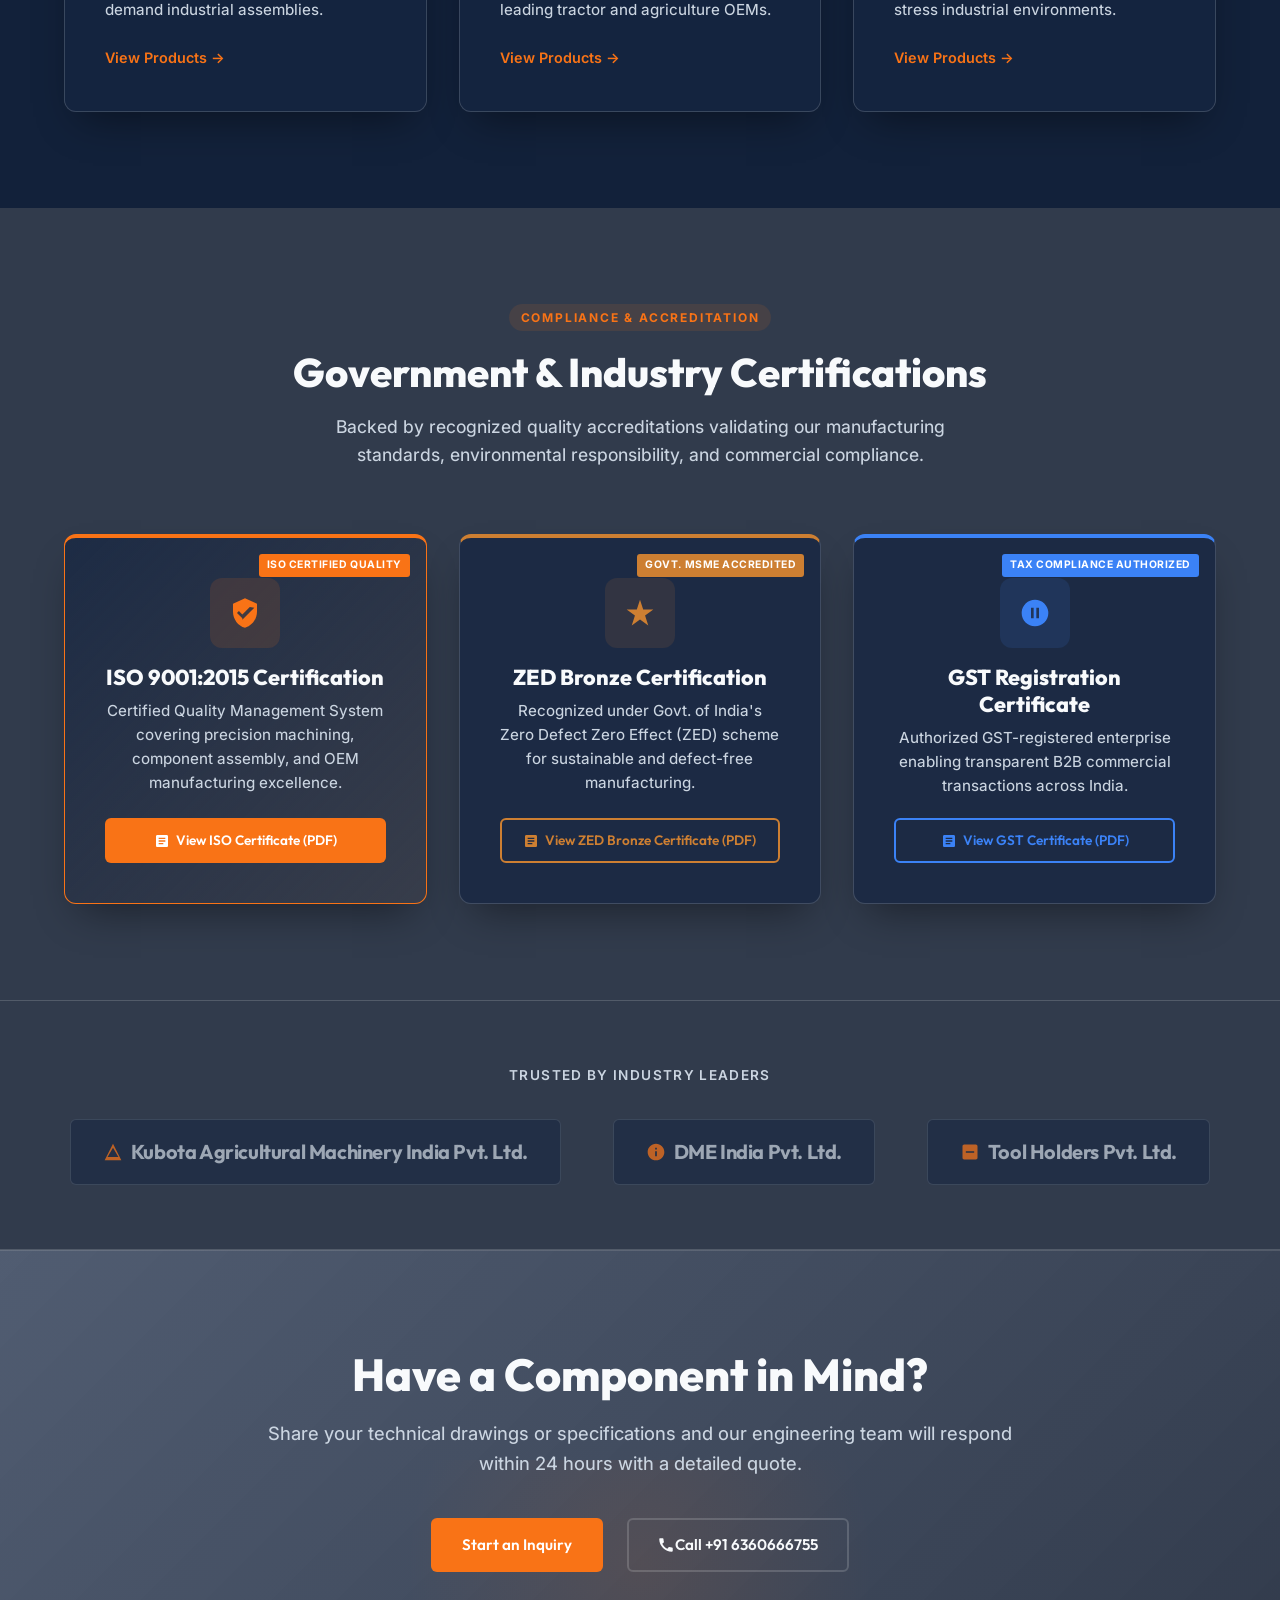
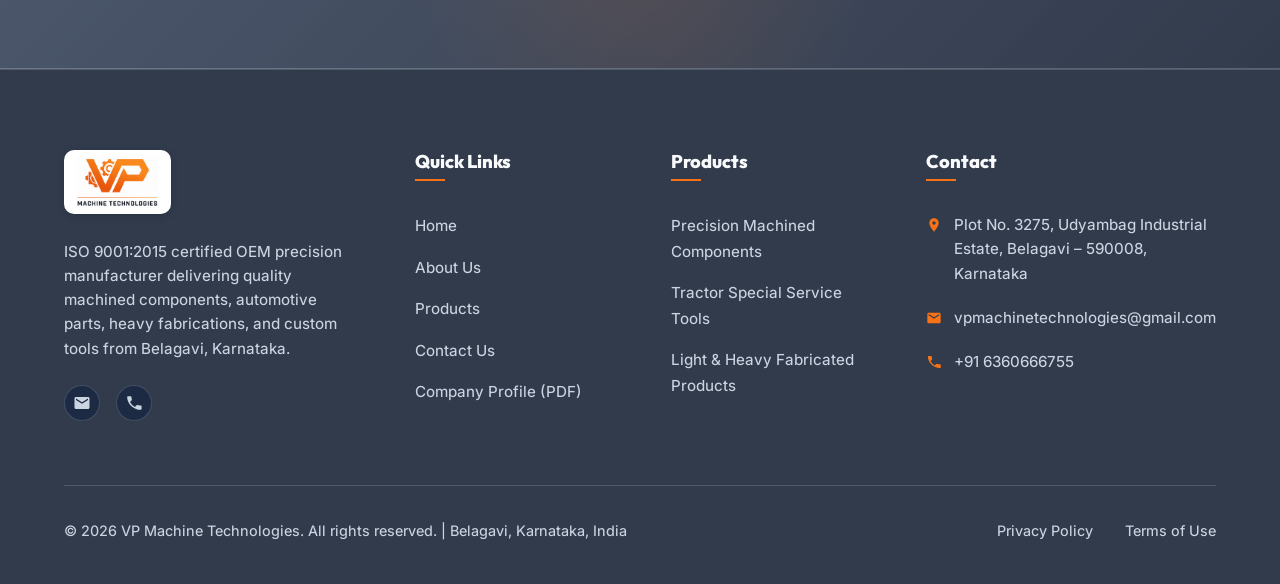
==== commit 17002695: "Shift hero logo down: top 10% to top 20%" ====
--- a/index.html
+++ b/index.html
@@ -98,7 +98,7 @@
       style="position:absolute;inset:0;background:linear-gradient(135deg,rgba(8,11,19,0.42) 0%,rgba(8,11,19,0.25) 50%,rgba(8,11,19,0.38) 100%);z-index:1;">
     </div>
     <!-- Logo in open right area of hero -->
-    <div style="position:absolute;top:10%;right:15%;width:260px;height:170px;border-radius:16px;background:#ffffff;overflow:hidden;z-index:3;box-shadow:0 8px 32px rgba(0,0,0,0.22),0 2px 8px rgba(232,101,26,0.15);animation:heroLogoPulse 3s ease-in-out infinite alternate;">
+    <div style="position:absolute;top:20%;right:15%;width:260px;height:170px;border-radius:16px;background:#ffffff;overflow:hidden;z-index:3;box-shadow:0 8px 32px rgba(0,0,0,0.22),0 2px 8px rgba(232,101,26,0.15);animation:heroLogoPulse 3s ease-in-out infinite alternate;">
       <img src="assets/images/NEW_LOGO.png" alt="VP Machine Technologies Logo"
         style="width:100%;height:100%;object-fit:contain;">
     </div>
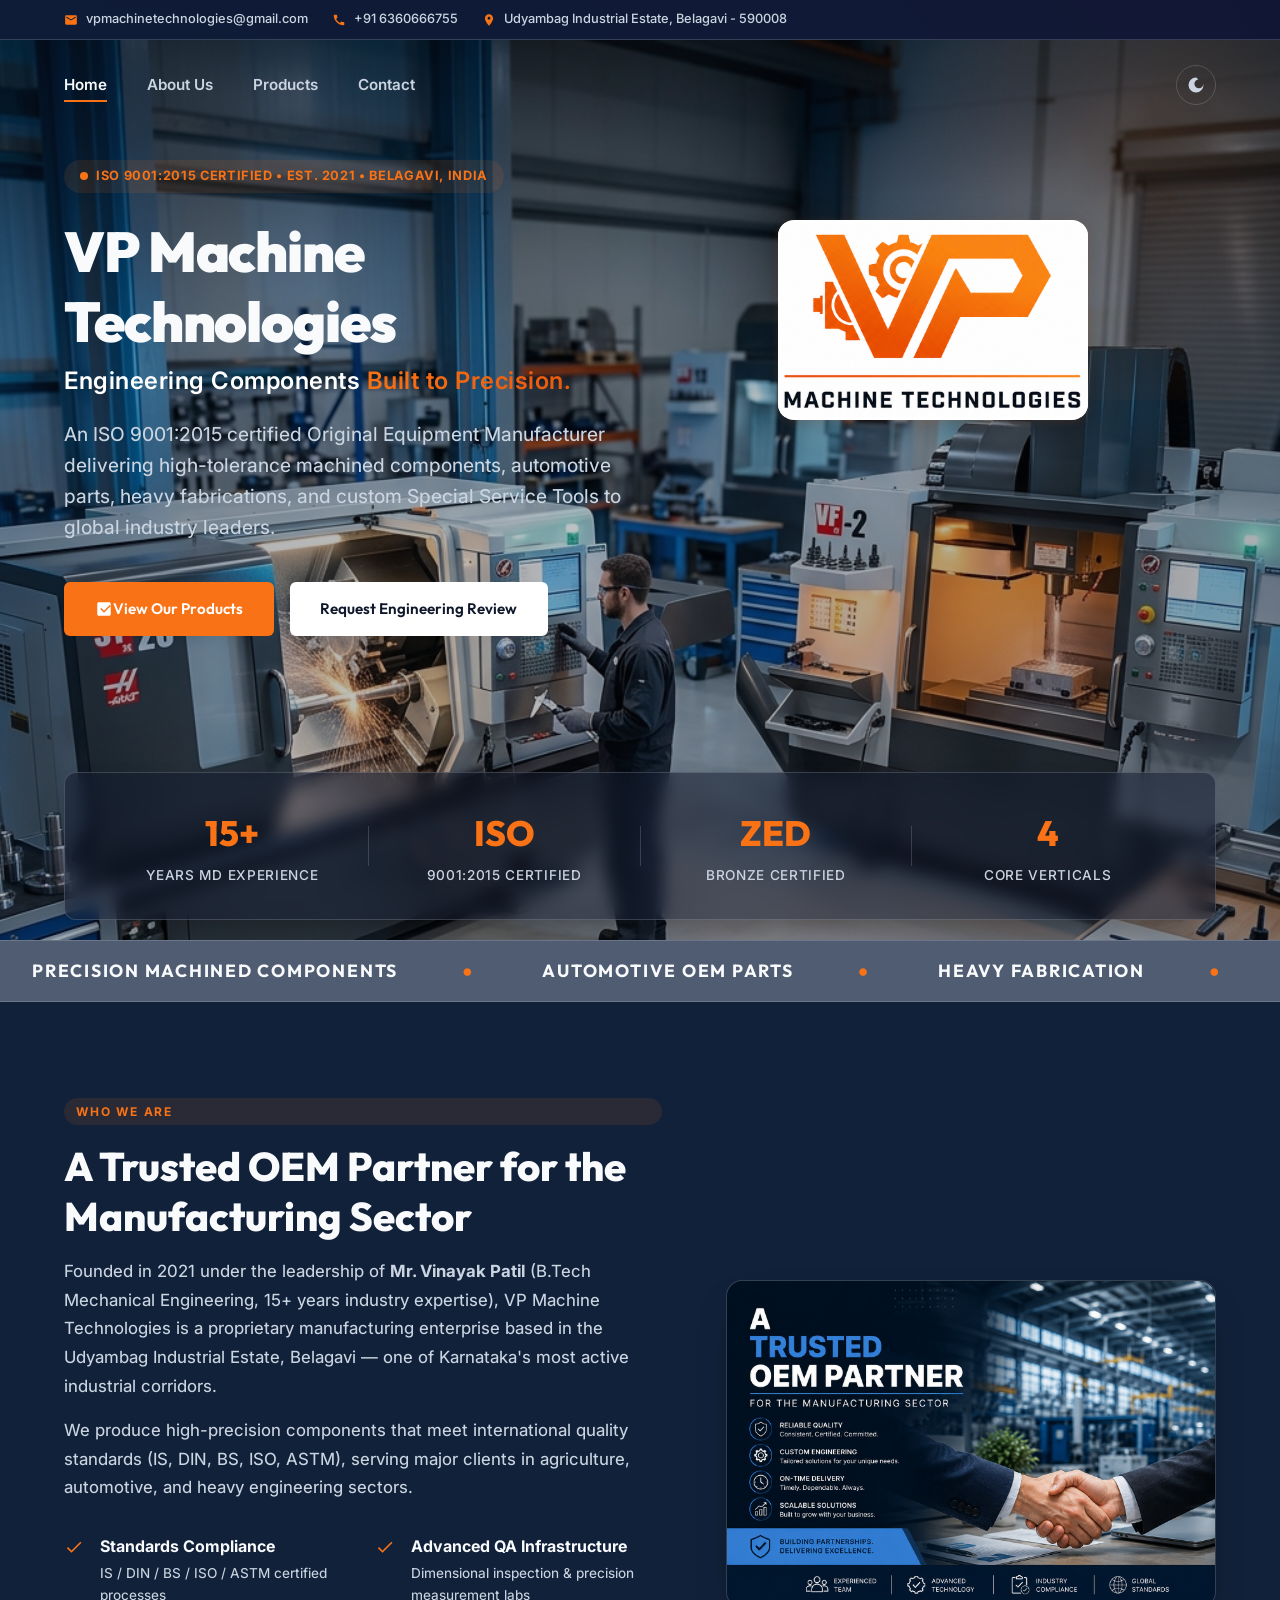
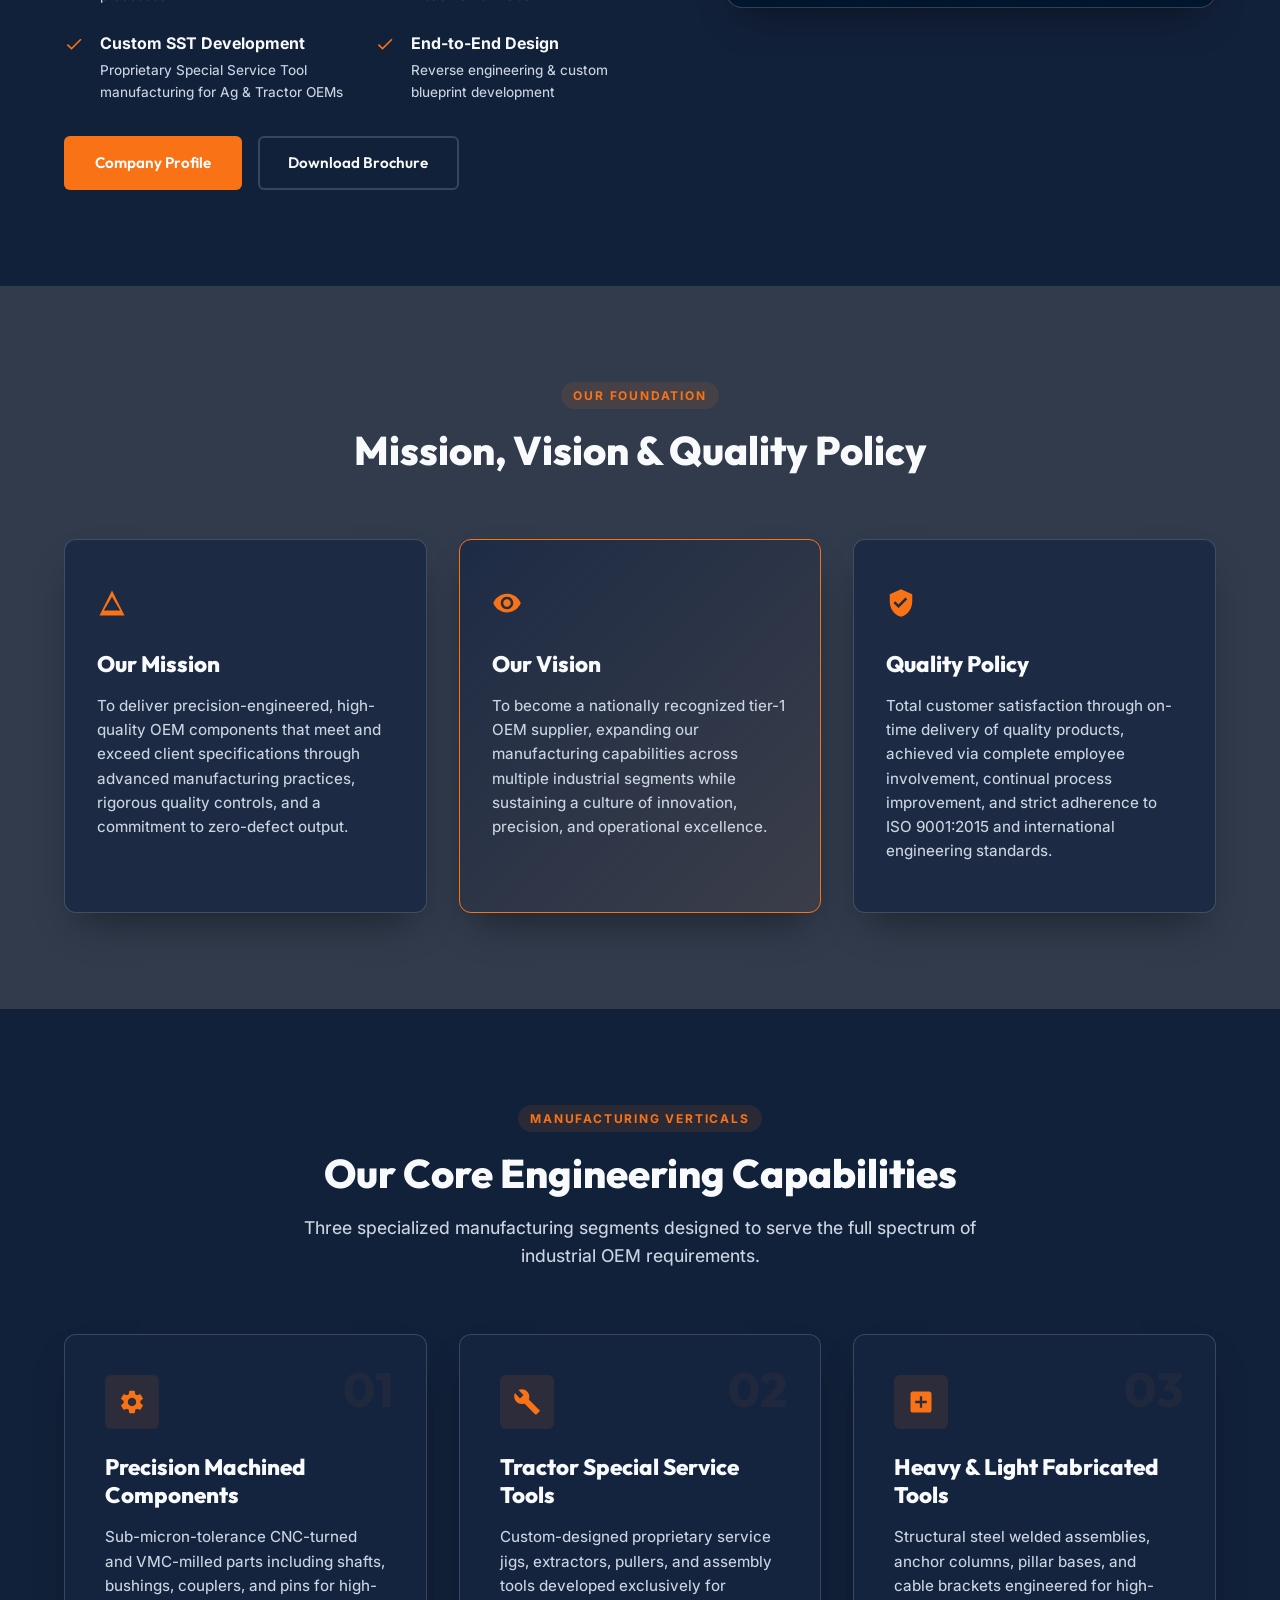
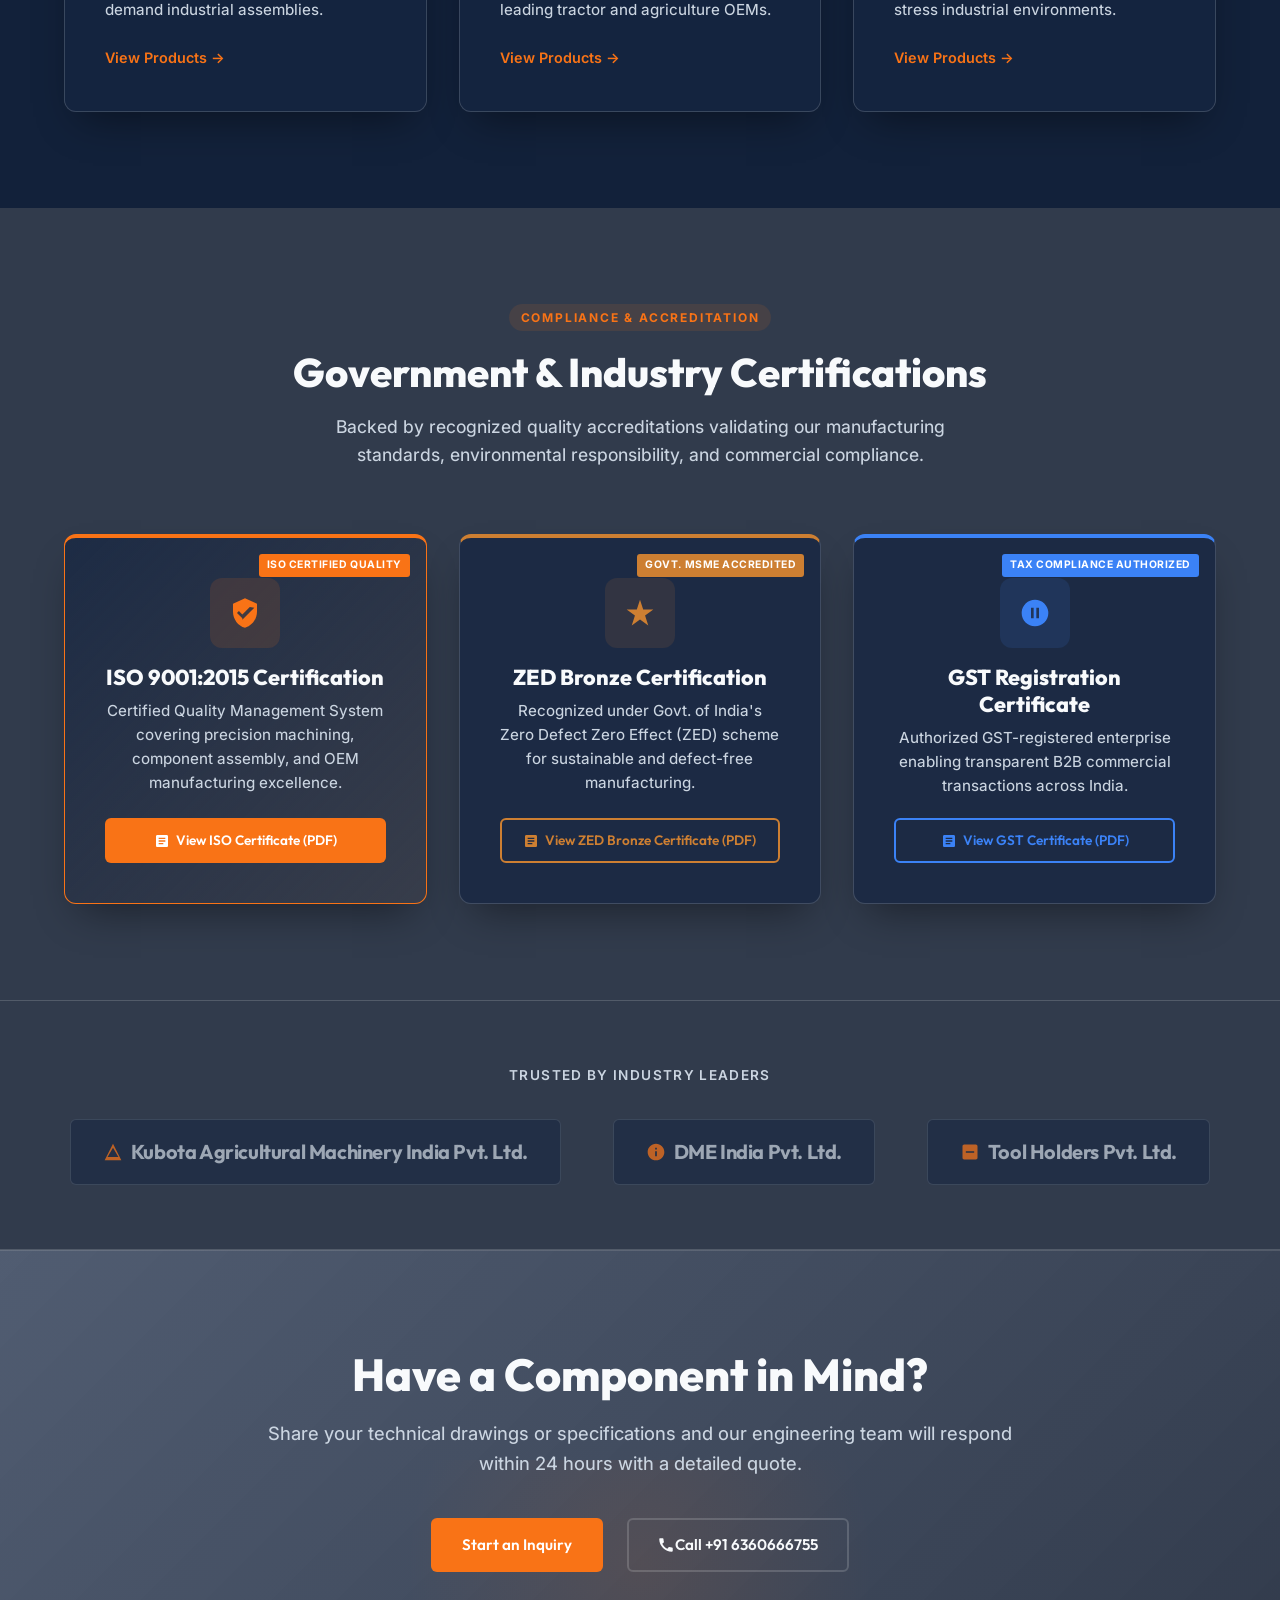
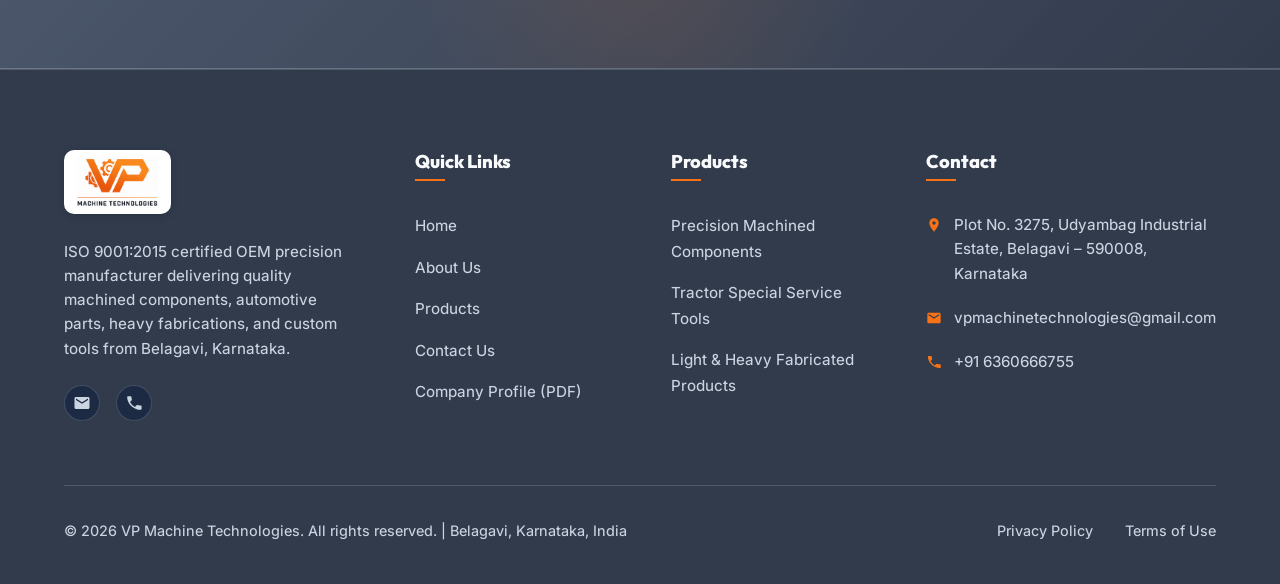
==== commit 1fb85212: "Increase hero logo size from 260x170 to 310x200" ====
--- a/index.html
+++ b/index.html
@@ -98,7 +98,7 @@
       style="position:absolute;inset:0;background:linear-gradient(135deg,rgba(8,11,19,0.42) 0%,rgba(8,11,19,0.25) 50%,rgba(8,11,19,0.38) 100%);z-index:1;">
     </div>
     <!-- Logo in open right area of hero -->
-    <div style="position:absolute;top:20%;right:15%;width:260px;height:170px;border-radius:16px;background:#ffffff;overflow:hidden;z-index:3;box-shadow:0 8px 32px rgba(0,0,0,0.22),0 2px 8px rgba(232,101,26,0.15);animation:heroLogoPulse 3s ease-in-out infinite alternate;">
+    <div style="position:absolute;top:20%;right:15%;width:310px;height:200px;border-radius:16px;background:#ffffff;overflow:hidden;z-index:3;box-shadow:0 8px 32px rgba(0,0,0,0.22),0 2px 8px rgba(232,101,26,0.15);animation:heroLogoPulse 3s ease-in-out infinite alternate;">
       <img src="assets/images/NEW_LOGO.png" alt="VP Machine Technologies Logo"
         style="width:100%;height:100%;object-fit:contain;">
     </div>
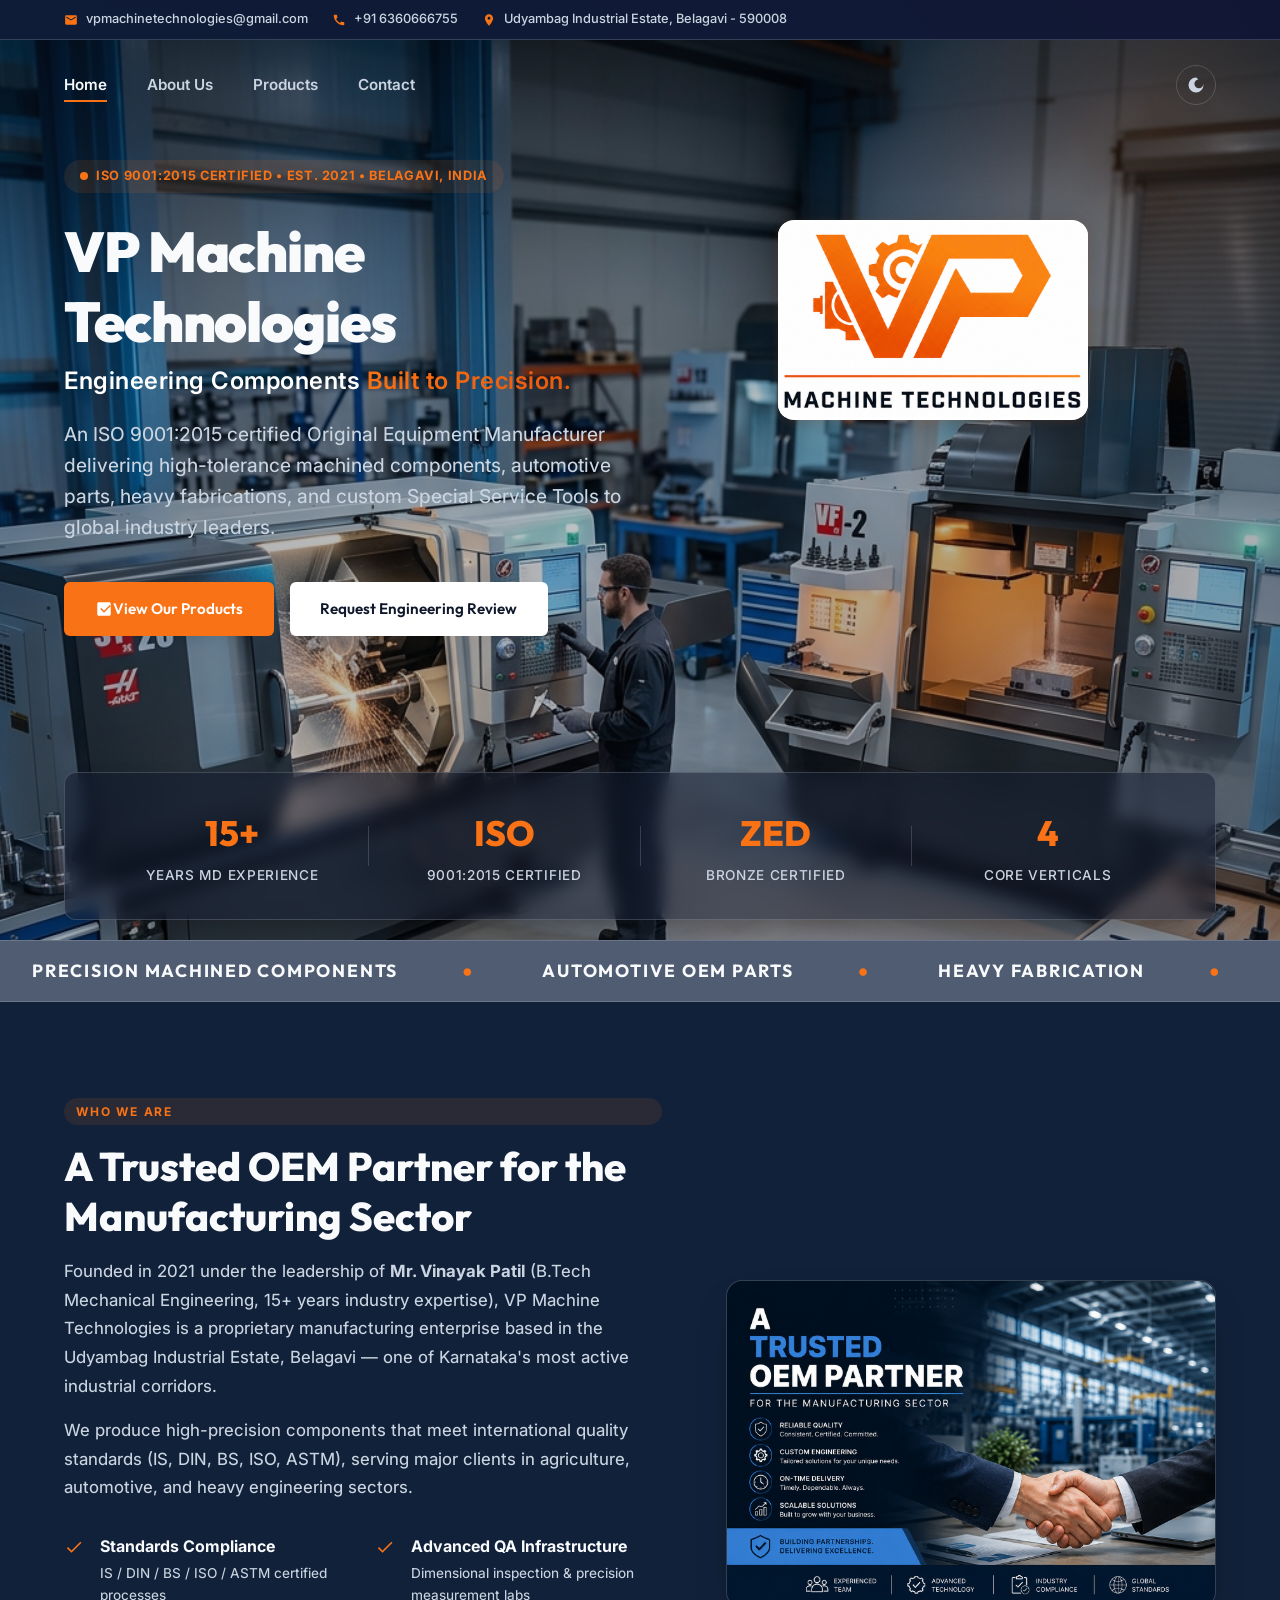
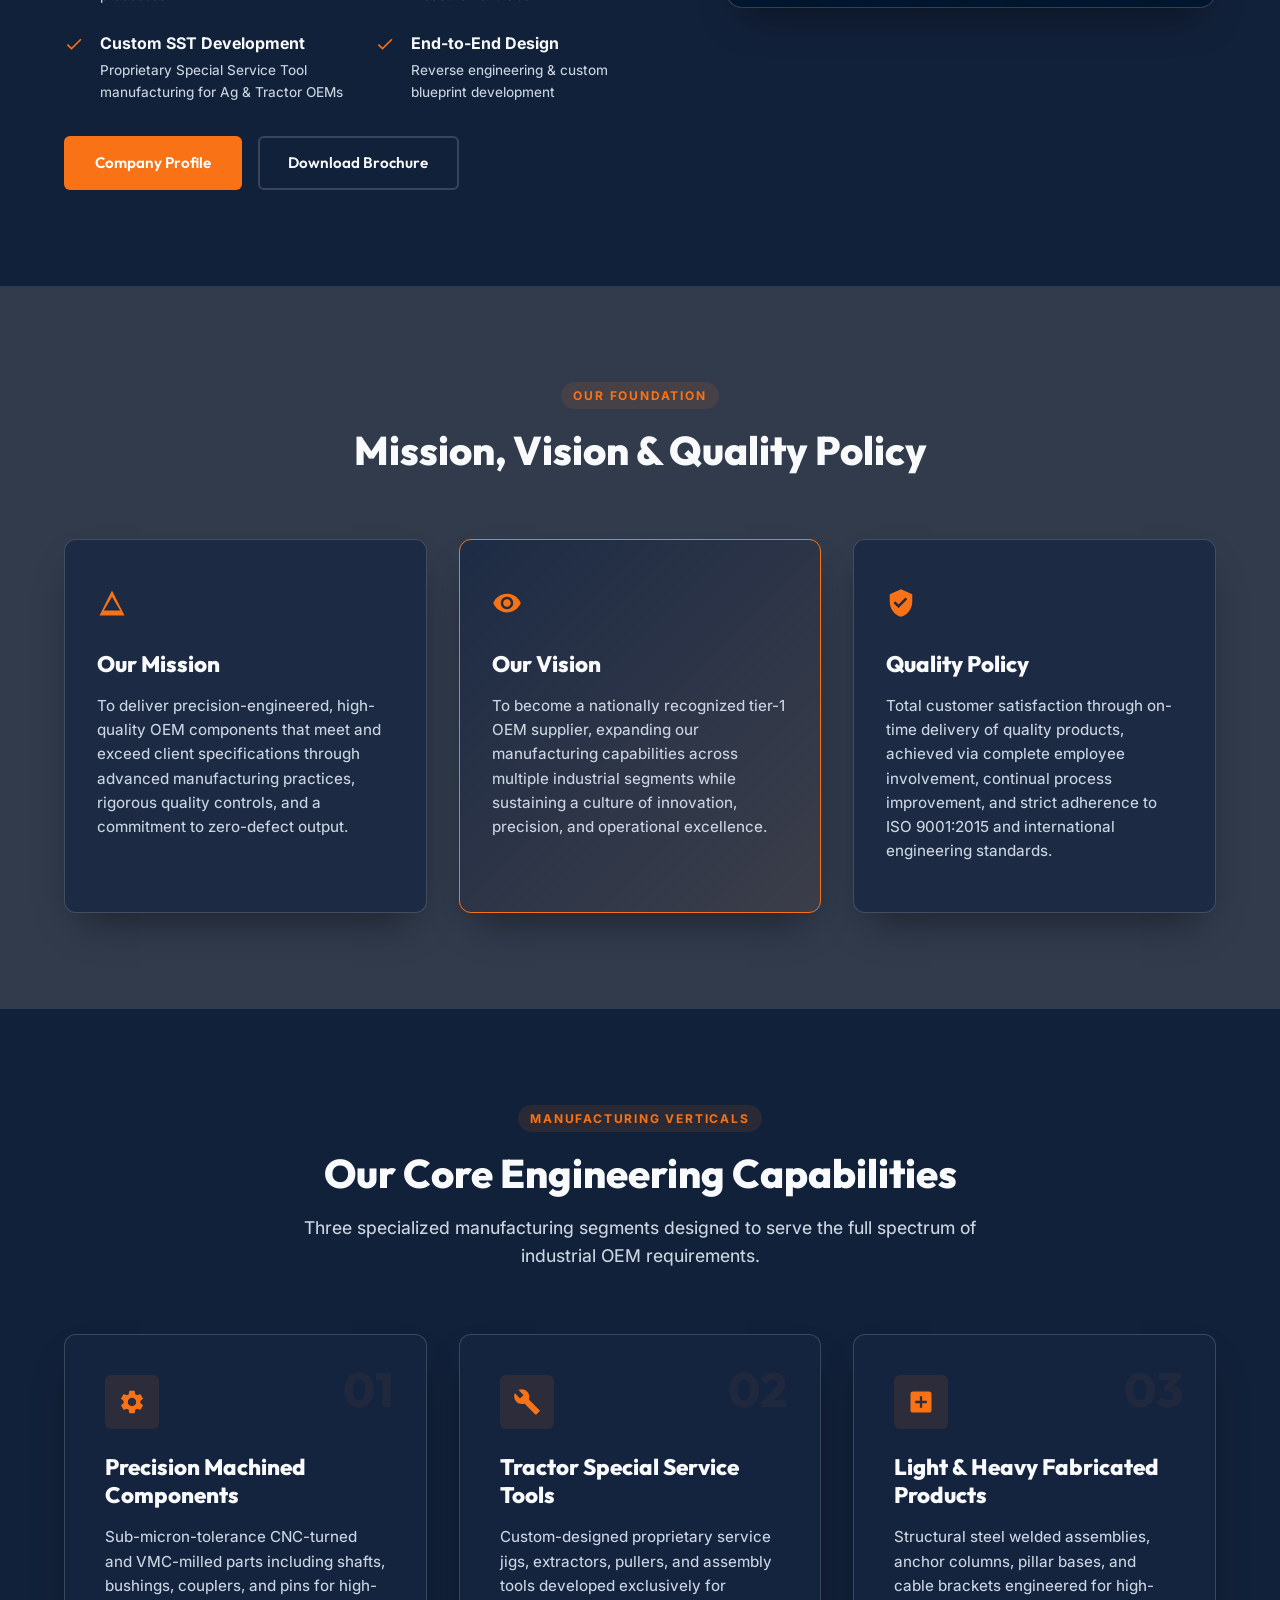
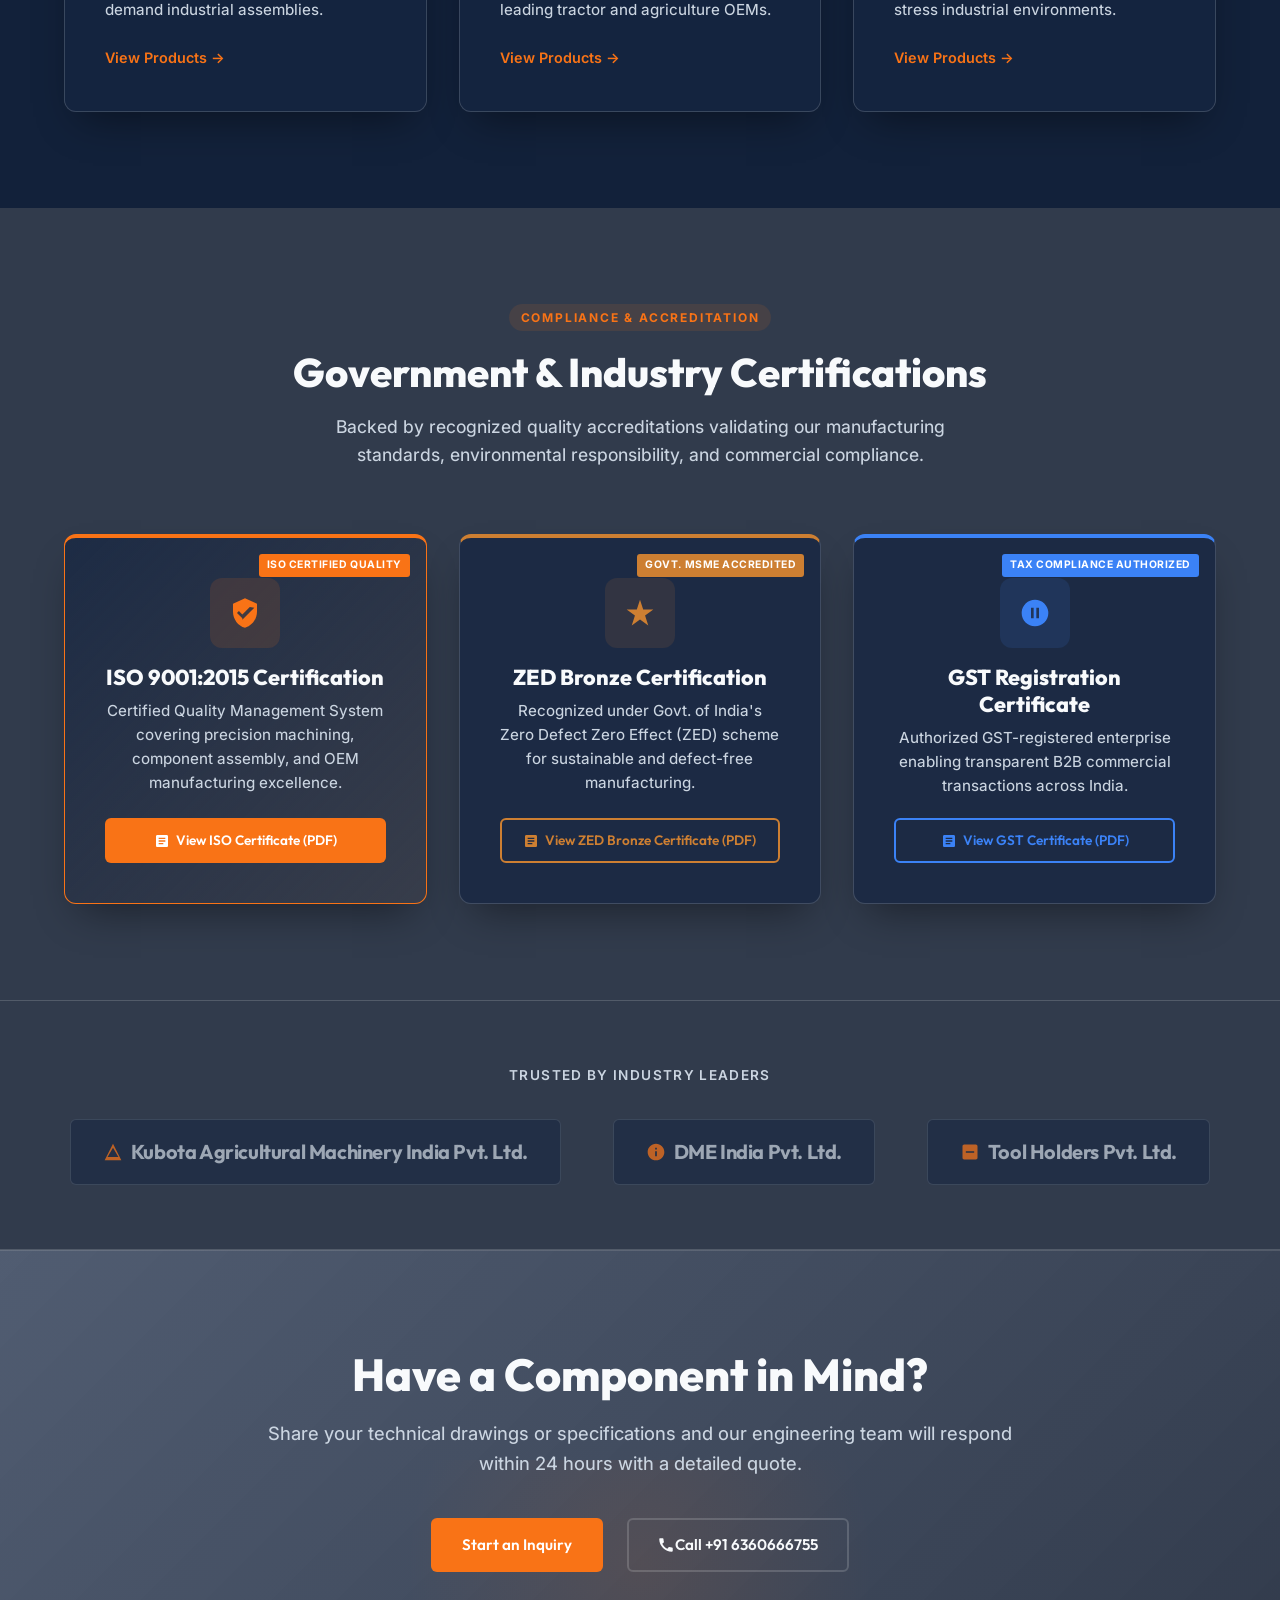
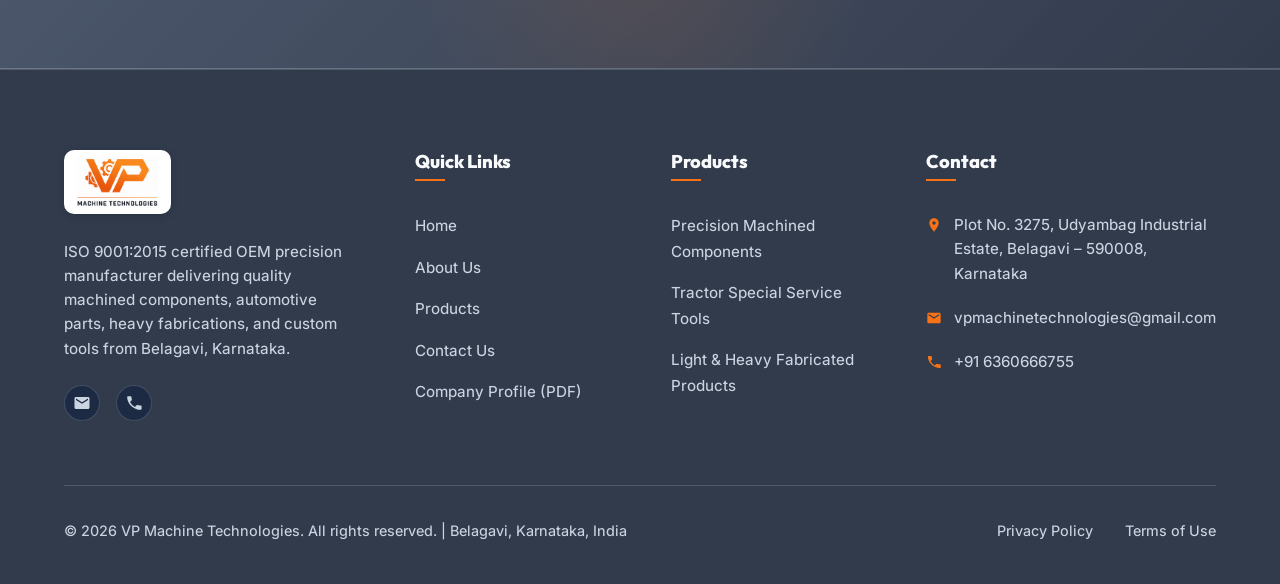
==== commit 92a145a5: "Add lightbox popup to products page: click any product image to open full-screen popup" ====
--- a/index.html
+++ b/index.html
@@ -9,7 +9,8 @@
     content="VP Machine Technologies is an ISO 9001:2015 certified OEM manufacturer of precision machined components, automotive parts, heavy fabrications, and special service tools in Belagavi, Karnataka, India.">
   <link rel="canonical" href="https://vpmachinetechnologies.com/">
   <meta property="og:title" content="VP Machine Technologies | Precision OEM Manufacturing">
-  <meta property="og:description" content="ISO 9001:2015 certified OEM manufacturer of precision machined components, heavy fabrications, and special service tools in Belagavi, Karnataka.">
+  <meta property="og:description"
+    content="ISO 9001:2015 certified OEM manufacturer of precision machined components, heavy fabrications, and special service tools in Belagavi, Karnataka.">
   <meta property="og:url" content="https://vpmachinetechnologies.com/">
   <meta property="og:type" content="website">
   <link rel="stylesheet" href="css/styles.css?v=1.2">
@@ -98,7 +99,8 @@
       style="position:absolute;inset:0;background:linear-gradient(135deg,rgba(8,11,19,0.42) 0%,rgba(8,11,19,0.25) 50%,rgba(8,11,19,0.38) 100%);z-index:1;">
     </div>
     <!-- Logo in open right area of hero -->
-    <div style="position:absolute;top:20%;right:15%;width:310px;height:200px;border-radius:16px;background:#ffffff;overflow:hidden;z-index:3;box-shadow:0 8px 32px rgba(0,0,0,0.22),0 2px 8px rgba(232,101,26,0.15);animation:heroLogoPulse 3s ease-in-out infinite alternate;">
+    <div
+      style="position:absolute;top:20%;right:15%;width:310px;height:200px;border-radius:16px;background:#ffffff;overflow:hidden;z-index:3;box-shadow:0 8px 32px rgba(0,0,0,0.22),0 2px 8px rgba(232,101,26,0.15);animation:heroLogoPulse 3s ease-in-out infinite alternate;">
       <img src="assets/images/NEW_LOGO.png" alt="VP Machine Technologies Logo"
         style="width:100%;height:100%;object-fit:contain;">
     </div>
@@ -110,7 +112,8 @@
           ISO 9001:2015 Certified &bull; Est. 2021 &bull; Belagavi, India
         </div>
         <!-- Title -->
-        <h1 class="hero-title" style="font-weight:900; font-size:3.5rem; margin:0 0 0.3rem;">VP Machine Technologies</h1>
+        <h1 class="hero-title" style="font-weight:900; font-size:3.5rem; margin:0 0 0.3rem;">VP Machine Technologies
+        </h1>
         <p class="hero-tagline"
           style="font-size:1.5rem; font-weight:600; color:#fff; margin-top:0; margin-bottom:1.2rem; letter-spacing:0.5px;">
           Engineering Components
@@ -129,7 +132,8 @@
             </svg>
             View Our Products
           </a>
-          <a href="contact.html" class="btn btn-outline btn-lg" style="background:#ffffff;color:#0f172a;border-color:#ffffff;">Request Engineering Review</a>
+          <a href="contact.html" class="btn btn-outline btn-lg"
+            style="background:#ffffff;color:#0f172a;border-color:#ffffff;">Request Engineering Review</a>
         </div>
       </div>
       <div class="hero-metrics">
@@ -242,8 +246,11 @@
           </div>
         </div>
         <div class="col-visual" style="display: flex; align-items: center; justify-content: center;">
-          <div style="width: 100%; border-radius: 16px; overflow: hidden; box-shadow: var(--card-shadow); border: 1px solid var(--border-color); background-color: var(--bg-tertiary);">
-            <img src="assets/images/trusted-oem-partner.jpg" alt="A Trusted OEM Partner For The Manufacturing Sector - VP Machine Technologies" style="width: 100%; height: auto; display: block; border-radius: 16px; object-fit: contain;">
+          <div
+            style="width: 100%; border-radius: 16px; overflow: hidden; box-shadow: var(--card-shadow); border: 1px solid var(--border-color); background-color: var(--bg-tertiary);">
+            <img src="assets/images/trusted-oem-partner.jpg"
+              alt="A Trusted OEM Partner For The Manufacturing Sector - VP Machine Technologies"
+              style="width: 100%; height: auto; display: block; border-radius: 16px; object-fit: contain;">
           </div>
         </div>
       </div>
@@ -341,7 +348,7 @@
                 d="M19 3H5c-1.1 0-2 .9-2 2v14c0 1.1.9 2 2 2h14c1.1 0 2-.9 2-2V5c0-1.1-.9-2-2-2zm-2 10h-4v4h-2v-4H7v-2h4V7h2v4h4v2z" />
             </svg>
           </div>
-          <h3>Heavy & Light Fabricated Tools</h3>
+          <h3>Light & Heavy Fabricated Products</h3>
           <p>Structural steel welded assemblies, anchor columns, pillar bases, and cable brackets engineered for
             high-stress industrial environments.</p>
           <a href="products.html?filter=fabricated" class="cap-link">View Products →</a>
@@ -358,23 +365,31 @@
       <div class="section-header">
         <span class="section-badge">Compliance & Accreditation</span>
         <h2 class="section-title">Government & Industry Certifications</h2>
-        <p class="section-desc">Backed by recognized quality accreditations validating our manufacturing standards, environmental responsibility, and commercial compliance.</p>
+        <p class="section-desc">Backed by recognized quality accreditations validating our manufacturing standards,
+          environmental responsibility, and commercial compliance.</p>
       </div>
       <div class="certificates-grid">
-        
+
         <!-- 1. ISO 9001:2015 -->
         <div class="certificate-card cert-featured" style="position:relative; border-top: 4px solid #f97316;">
-          <div class="certificate-icon" style="color: #f97316; background: rgba(249, 115, 22, 0.12); padding: 12px; border-radius: 12px; display: inline-flex; margin-bottom: 1rem;">
+          <div class="certificate-icon"
+            style="color: #f97316; background: rgba(249, 115, 22, 0.12); padding: 12px; border-radius: 12px; display: inline-flex; margin-bottom: 1rem;">
             <svg viewBox="0 0 24 24" width="32" height="32" fill="currentColor">
-              <path d="M12 1L3 5v6c0 5.55 3.84 10.74 9 12 5.16-1.26 9-6.45 9-12V5l-9-4zm-2 15l-4-4 1.41-1.41L10 13.17l5.59-5.59L19 8l-9 9z" />
+              <path
+                d="M12 1L3 5v6c0 5.55 3.84 10.74 9 12 5.16-1.26 9-6.45 9-12V5l-9-4zm-2 15l-4-4 1.41-1.41L10 13.17l5.59-5.59L19 8l-9 9z" />
             </svg>
           </div>
           <div class="cert-featured-label" style="background: #f97316;">ISO Certified Quality</div>
           <h3 style="margin-bottom: 0.5rem; font-size: 1.35rem;">ISO 9001:2015 Certification</h3>
-          <p style="margin-bottom: 1.25rem;">Certified Quality Management System covering precision machining, component assembly, and OEM manufacturing excellence.</p>
+          <p style="margin-bottom: 1.25rem;">Certified Quality Management System covering precision machining, component
+            assembly, and OEM manufacturing excellence.</p>
           <div class="certificate-actions">
-            <a href="assets/docs/iso_certificate.pdf" target="_blank" class="btn btn-primary" style="width: 100%; justify-content: center;">
-              <svg viewBox="0 0 24 24" width="16" height="16" fill="currentColor" style="margin-right: 6px;"><path d="M19 3H5c-1.1 0-2 .9-2 2v14c0 1.1.9 2 2 2h14c1.1 0 2-.9 2-2V5c0-1.1-.9-2-2-2zm-5 14H7v-2h7v2zm3-4H7v-2h10v2zm0-4H7V7h10v2z"/></svg>
+            <a href="assets/docs/iso_certificate.pdf" target="_blank" class="btn btn-primary"
+              style="width: 100%; justify-content: center;">
+              <svg viewBox="0 0 24 24" width="16" height="16" fill="currentColor" style="margin-right: 6px;">
+                <path
+                  d="M19 3H5c-1.1 0-2 .9-2 2v14c0 1.1.9 2 2 2h14c1.1 0 2-.9 2-2V5c0-1.1-.9-2-2-2zm-5 14H7v-2h7v2zm3-4H7v-2h10v2zm0-4H7V7h10v2z" />
+              </svg>
               View ISO Certificate (PDF)
             </a>
           </div>
@@ -382,17 +397,23 @@
 
         <!-- 2. ZED Bronze Certification -->
         <div class="certificate-card" style="position:relative; border-top: 4px solid #cd7f32;">
-          <div class="certificate-icon" style="color: #cd7f32; background: rgba(205, 127, 50, 0.12); padding: 12px; border-radius: 12px; display: inline-flex; margin-bottom: 1rem;">
+          <div class="certificate-icon"
+            style="color: #cd7f32; background: rgba(205, 127, 50, 0.12); padding: 12px; border-radius: 12px; display: inline-flex; margin-bottom: 1rem;">
             <svg viewBox="0 0 24 24" width="32" height="32" fill="currentColor">
               <path d="M12 2l2.4 7.4h7.6l-6.2 4.5 2.4 7.4-6.2-4.5-6.2 4.5 2.4-7.4-6.2-4.5h7.6z" />
             </svg>
           </div>
           <div class="cert-featured-label" style="background: #cd7f32; color: #fff;">Govt. MSME Accredited</div>
           <h3 style="margin-bottom: 0.5rem; font-size: 1.35rem;">ZED Bronze Certification</h3>
-          <p style="margin-bottom: 1.25rem;">Recognized under Govt. of India's Zero Defect Zero Effect (ZED) scheme for sustainable and defect-free manufacturing.</p>
+          <p style="margin-bottom: 1.25rem;">Recognized under Govt. of India's Zero Defect Zero Effect (ZED) scheme for
+            sustainable and defect-free manufacturing.</p>
           <div class="certificate-actions">
-            <a href="assets/docs/zed_bronze_certificate.pdf" target="_blank" class="btn btn-outline" style="width: 100%; justify-content: center; border-color: #cd7f32; color: #cd7f32;">
-              <svg viewBox="0 0 24 24" width="16" height="16" fill="currentColor" style="margin-right: 6px;"><path d="M19 3H5c-1.1 0-2 .9-2 2v14c0 1.1.9 2 2 2h14c1.1 0 2-.9 2-2V5c0-1.1-.9-2-2-2zm-5 14H7v-2h7v2zm3-4H7v-2h10v2zm0-4H7V7h10v2z"/></svg>
+            <a href="assets/docs/zed_bronze_certificate.pdf" target="_blank" class="btn btn-outline"
+              style="width: 100%; justify-content: center; border-color: #cd7f32; color: #cd7f32;">
+              <svg viewBox="0 0 24 24" width="16" height="16" fill="currentColor" style="margin-right: 6px;">
+                <path
+                  d="M19 3H5c-1.1 0-2 .9-2 2v14c0 1.1.9 2 2 2h14c1.1 0 2-.9 2-2V5c0-1.1-.9-2-2-2zm-5 14H7v-2h7v2zm3-4H7v-2h10v2zm0-4H7V7h10v2z" />
+              </svg>
               View ZED Bronze Certificate (PDF)
             </a>
           </div>
@@ -400,17 +421,24 @@
 
         <!-- 3. GST Registration Certificate -->
         <div class="certificate-card" style="position:relative; border-top: 4px solid #3b82f6;">
-          <div class="certificate-icon" style="color: #3b82f6; background: rgba(59, 130, 246, 0.12); padding: 12px; border-radius: 12px; display: inline-flex; margin-bottom: 1rem;">
+          <div class="certificate-icon"
+            style="color: #3b82f6; background: rgba(59, 130, 246, 0.12); padding: 12px; border-radius: 12px; display: inline-flex; margin-bottom: 1rem;">
             <svg viewBox="0 0 24 24" width="32" height="32" fill="currentColor">
-              <path d="M12 2C6.48 2 2 6.48 2 12s4.48 10 10 10 10-4.48 10-10S17.52 2 12 2zm-1 14H9V8h2v8zm4 0h-2V8h2v8z" />
+              <path
+                d="M12 2C6.48 2 2 6.48 2 12s4.48 10 10 10 10-4.48 10-10S17.52 2 12 2zm-1 14H9V8h2v8zm4 0h-2V8h2v8z" />
             </svg>
           </div>
           <div class="cert-featured-label" style="background: #3b82f6; color: #fff;">Tax Compliance Authorized</div>
           <h3 style="margin-bottom: 0.5rem; font-size: 1.35rem;">GST Registration Certificate</h3>
-          <p style="margin-bottom: 1.25rem;">Authorized GST-registered enterprise enabling transparent B2B commercial transactions across India.</p>
+          <p style="margin-bottom: 1.25rem;">Authorized GST-registered enterprise enabling transparent B2B commercial
+            transactions across India.</p>
           <div class="certificate-actions">
-            <a href="assets/docs/gst_certificate.pdf" target="_blank" class="btn btn-outline" style="width: 100%; justify-content: center; border-color: #3b82f6; color: #3b82f6;">
-              <svg viewBox="0 0 24 24" width="16" height="16" fill="currentColor" style="margin-right: 6px;"><path d="M19 3H5c-1.1 0-2 .9-2 2v14c0 1.1.9 2 2 2h14c1.1 0 2-.9 2-2V5c0-1.1-.9-2-2-2zm-5 14H7v-2h7v2zm3-4H7v-2h10v2zm0-4H7V7h10v2z"/></svg>
+            <a href="assets/docs/gst_certificate.pdf" target="_blank" class="btn btn-outline"
+              style="width: 100%; justify-content: center; border-color: #3b82f6; color: #3b82f6;">
+              <svg viewBox="0 0 24 24" width="16" height="16" fill="currentColor" style="margin-right: 6px;">
+                <path
+                  d="M19 3H5c-1.1 0-2 .9-2 2v14c0 1.1.9 2 2 2h14c1.1 0 2-.9 2-2V5c0-1.1-.9-2-2-2zm-5 14H7v-2h7v2zm3-4H7v-2h10v2zm0-4H7V7h10v2z" />
+              </svg>
               View GST Certificate (PDF)
             </a>
           </div>
@@ -564,4 +592,4 @@
   <script src="js/main.js"></script>
 </body>
 
-</html>
+</html>
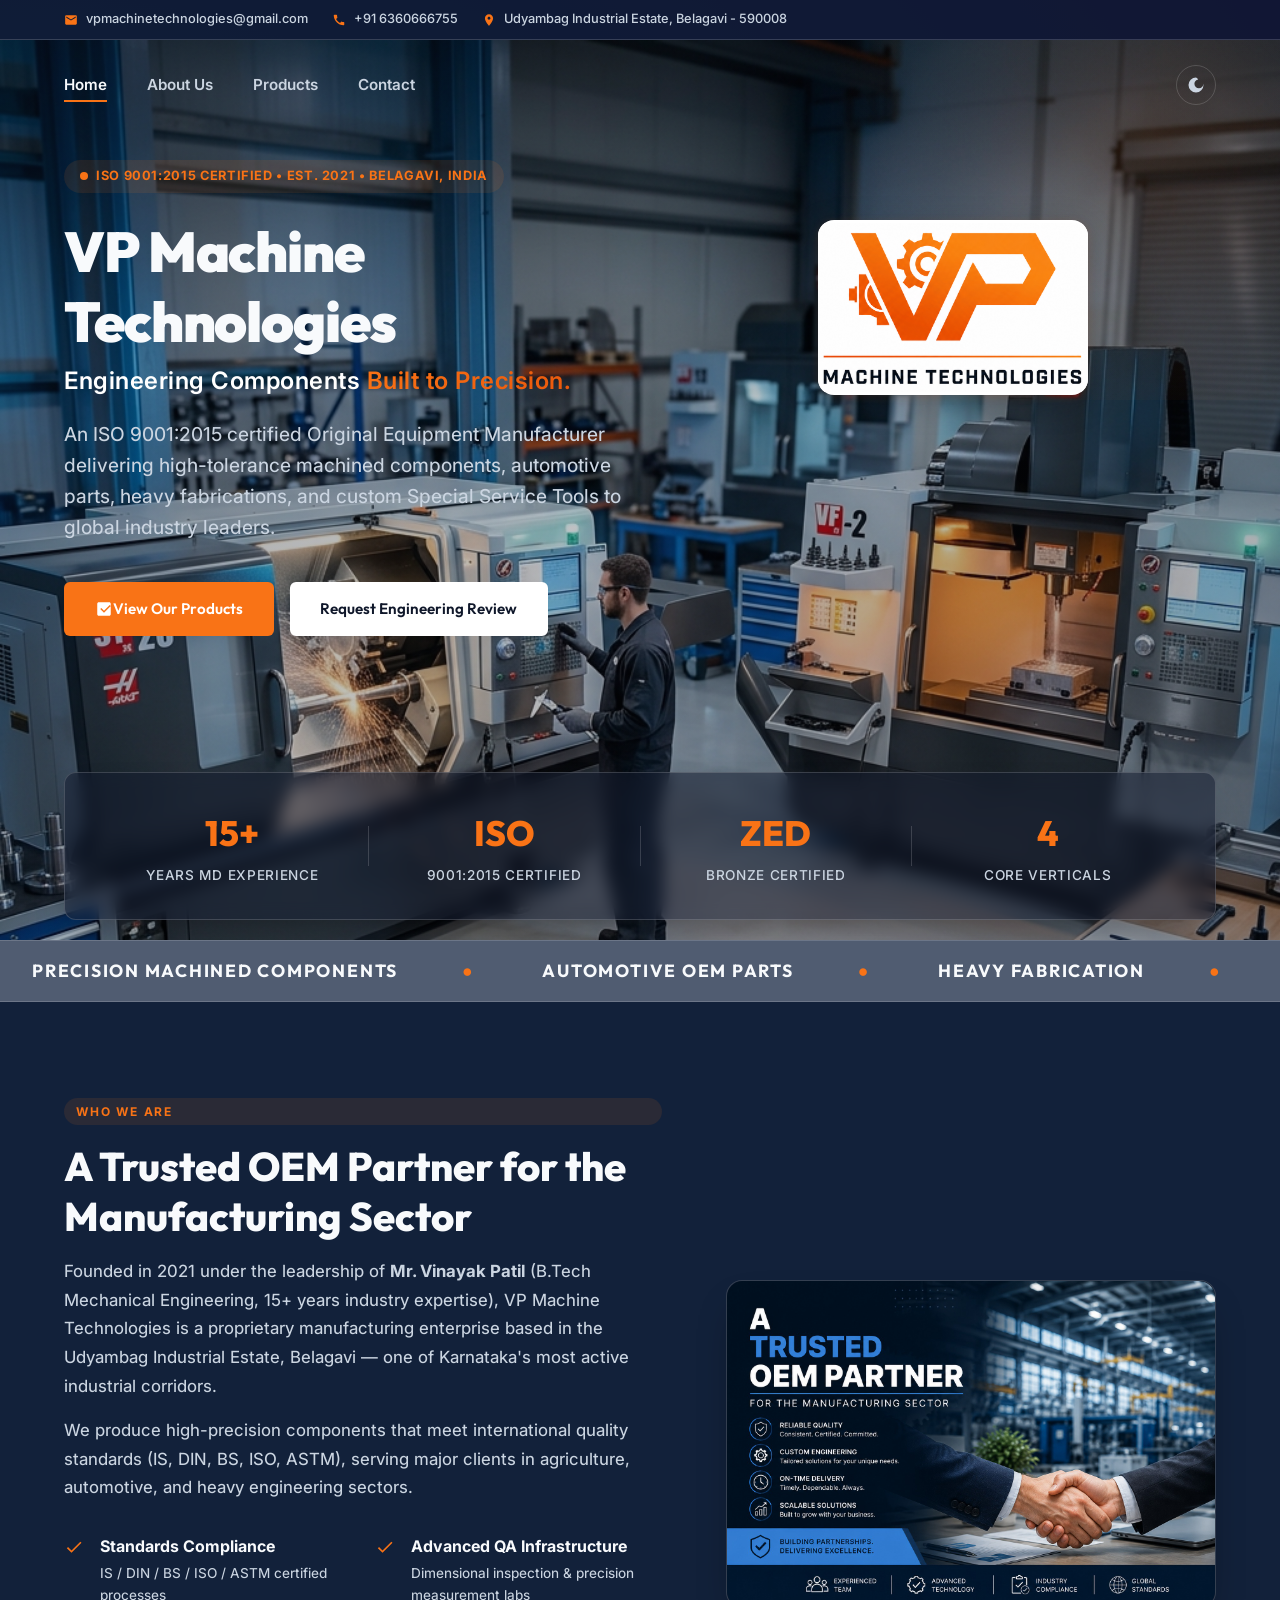
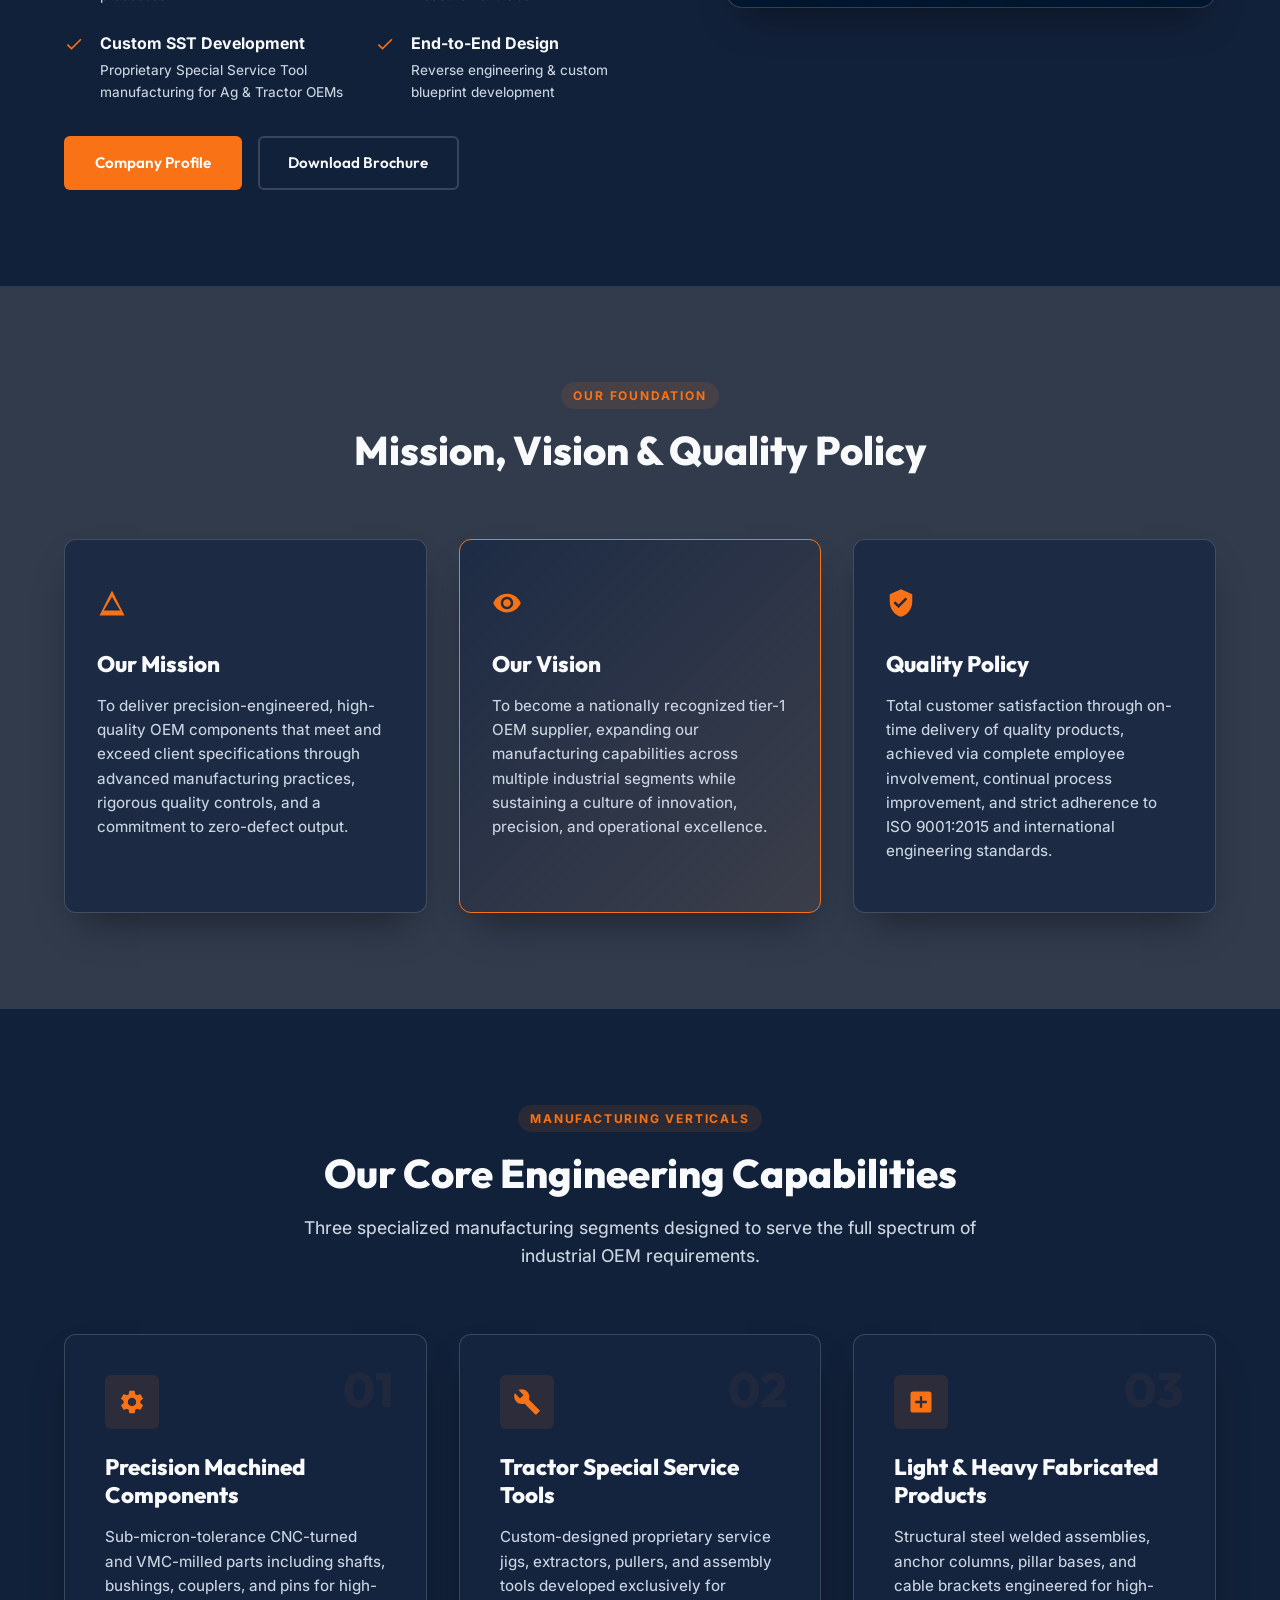
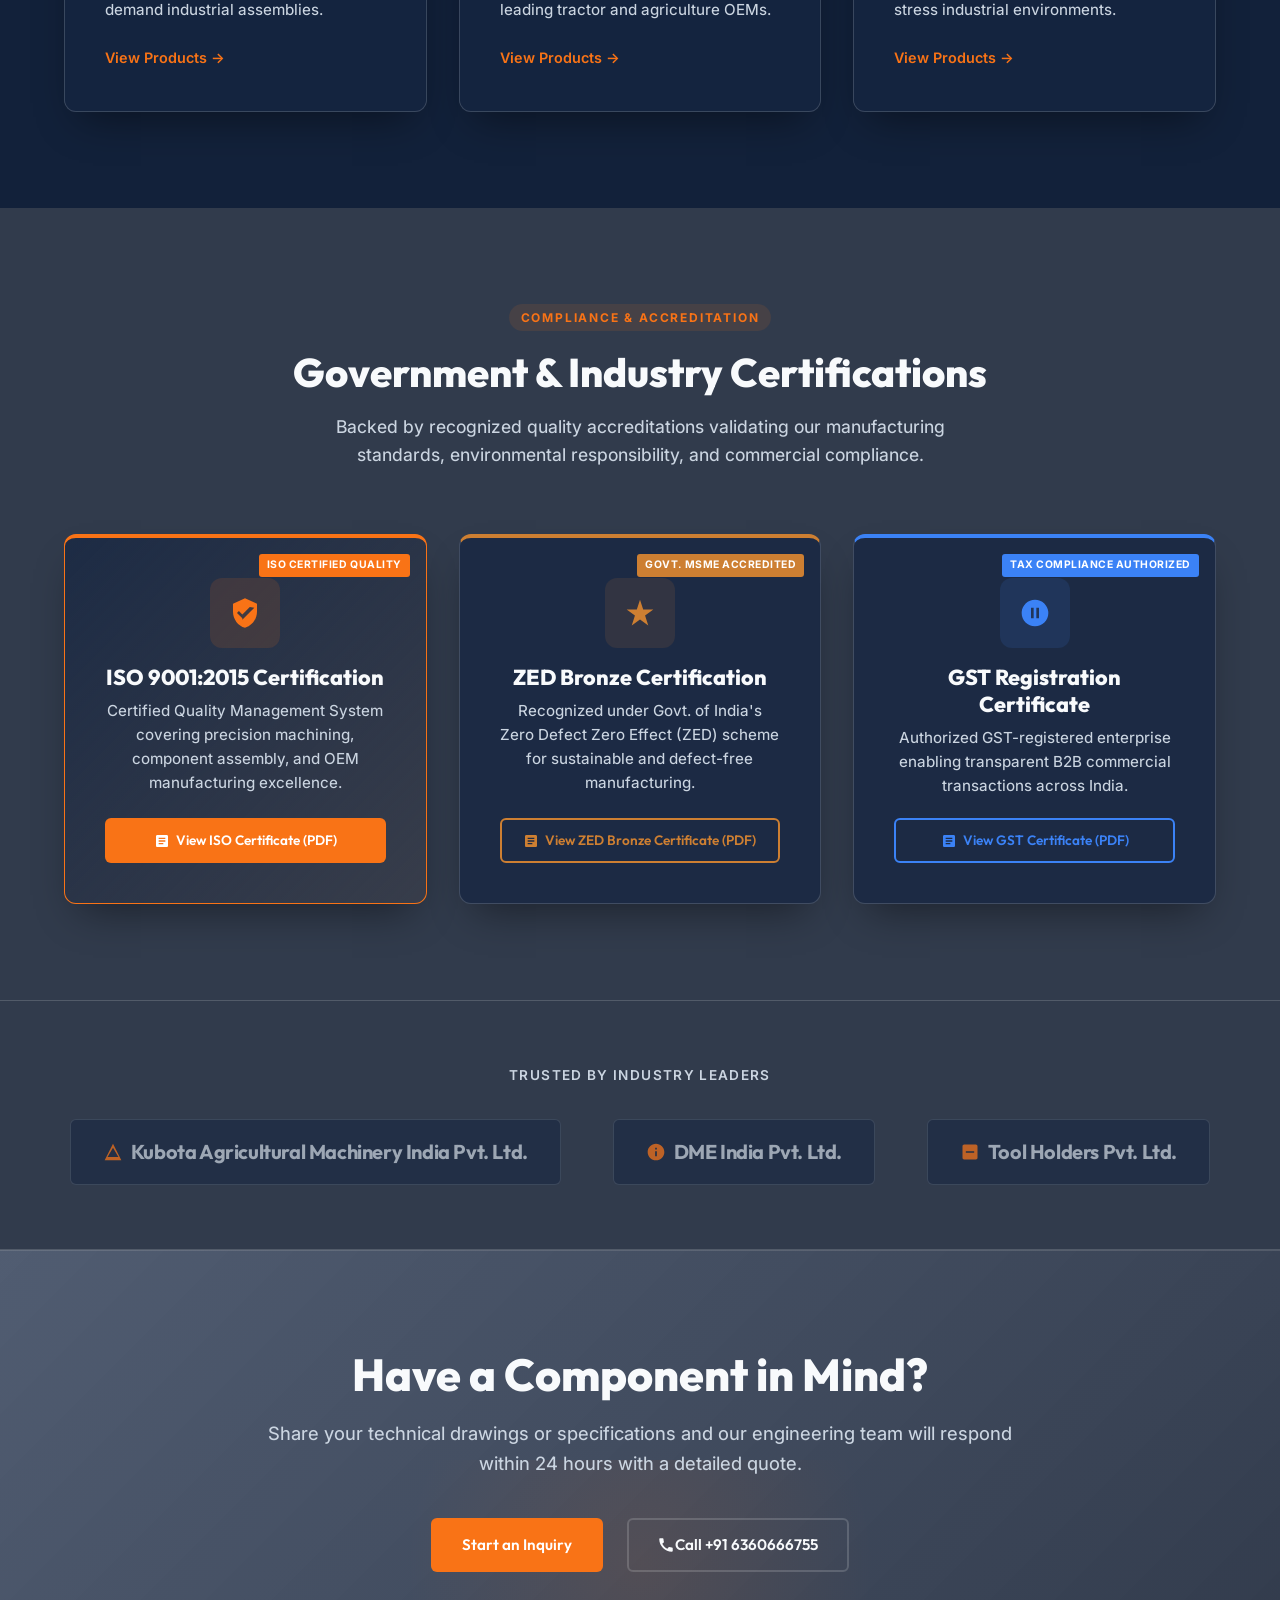
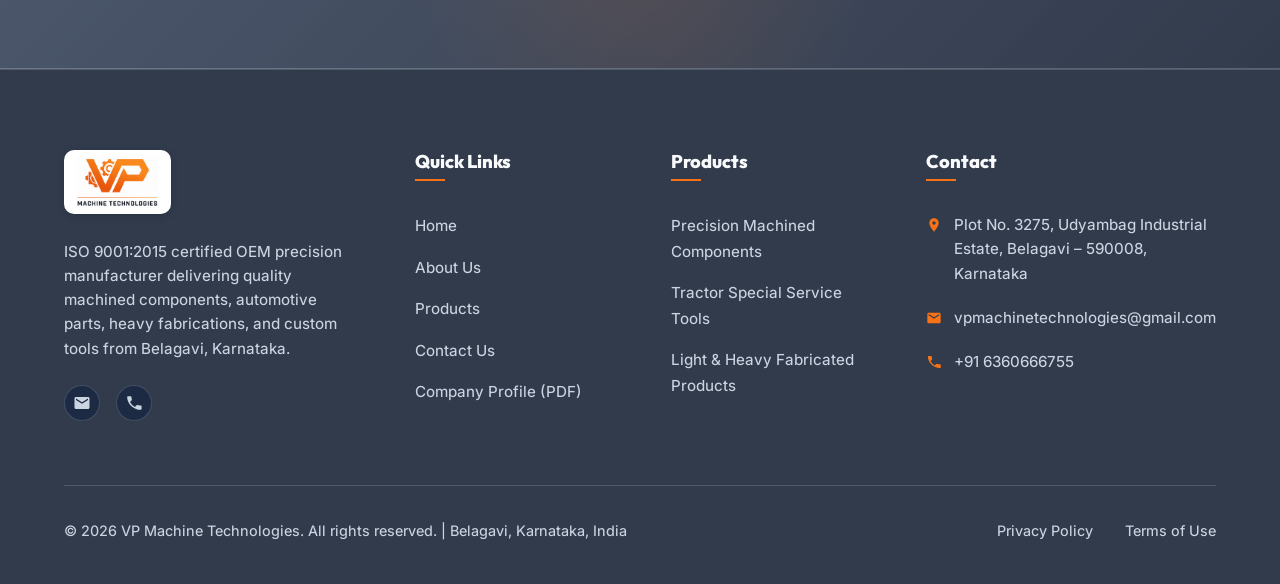
==== commit 90eb9793: "Slightly reduce hero logo card size to 270x175px" ====
--- a/index.html
+++ b/index.html
@@ -100,7 +100,7 @@
     </div>
     <!-- Logo in open right area of hero -->
     <div
-      style="position:absolute;top:20%;right:15%;width:310px;height:200px;border-radius:16px;background:#ffffff;overflow:hidden;z-index:3;box-shadow:0 8px 32px rgba(0,0,0,0.22),0 2px 8px rgba(232,101,26,0.15);animation:heroLogoPulse 3s ease-in-out infinite alternate;">
+      style="position:absolute;top:20%;right:15%;width:270px;height:175px;border-radius:16px;background:#ffffff;overflow:hidden;z-index:3;box-shadow:0 8px 32px rgba(0,0,0,0.22),0 2px 8px rgba(232,101,26,0.15);animation:heroLogoPulse 3s ease-in-out infinite alternate;">
       <img src="assets/images/NEW_LOGO.png" alt="VP Machine Technologies Logo"
         style="width:100%;height:100%;object-fit:contain;">
     </div>
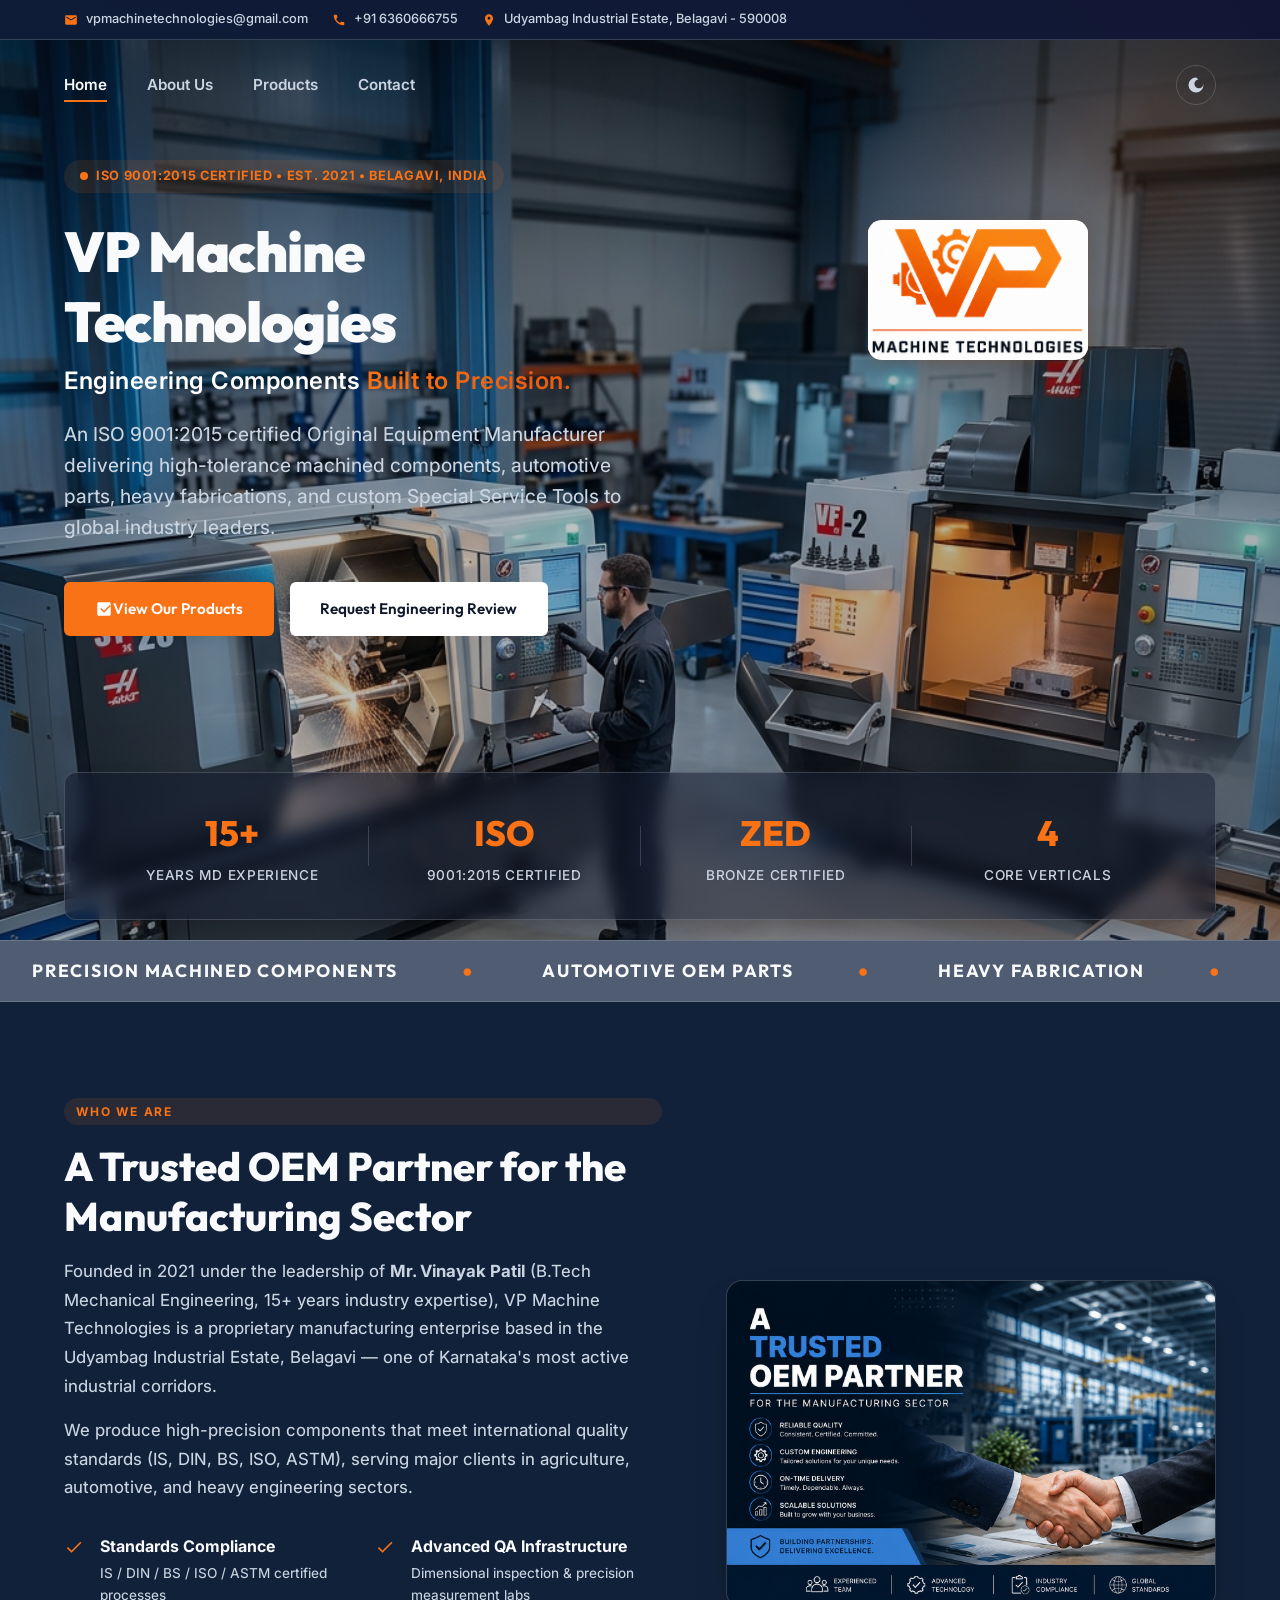
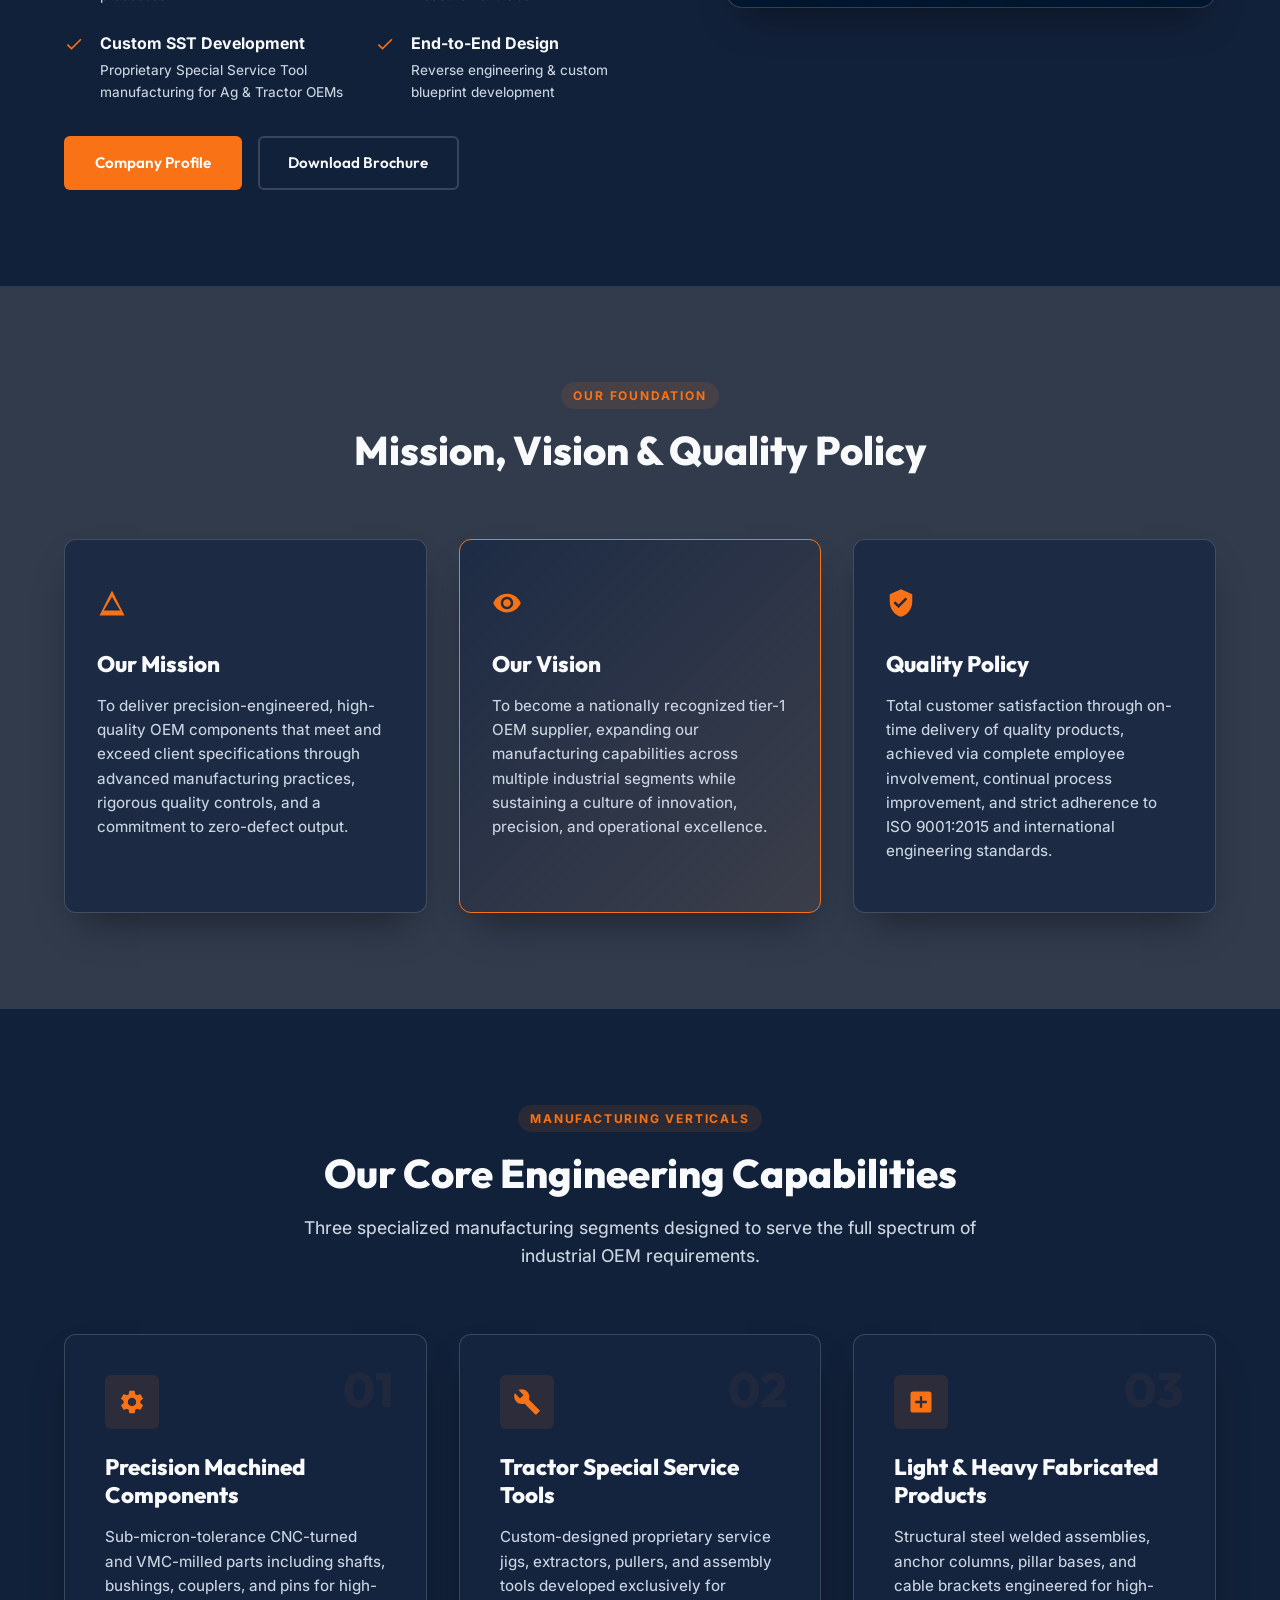
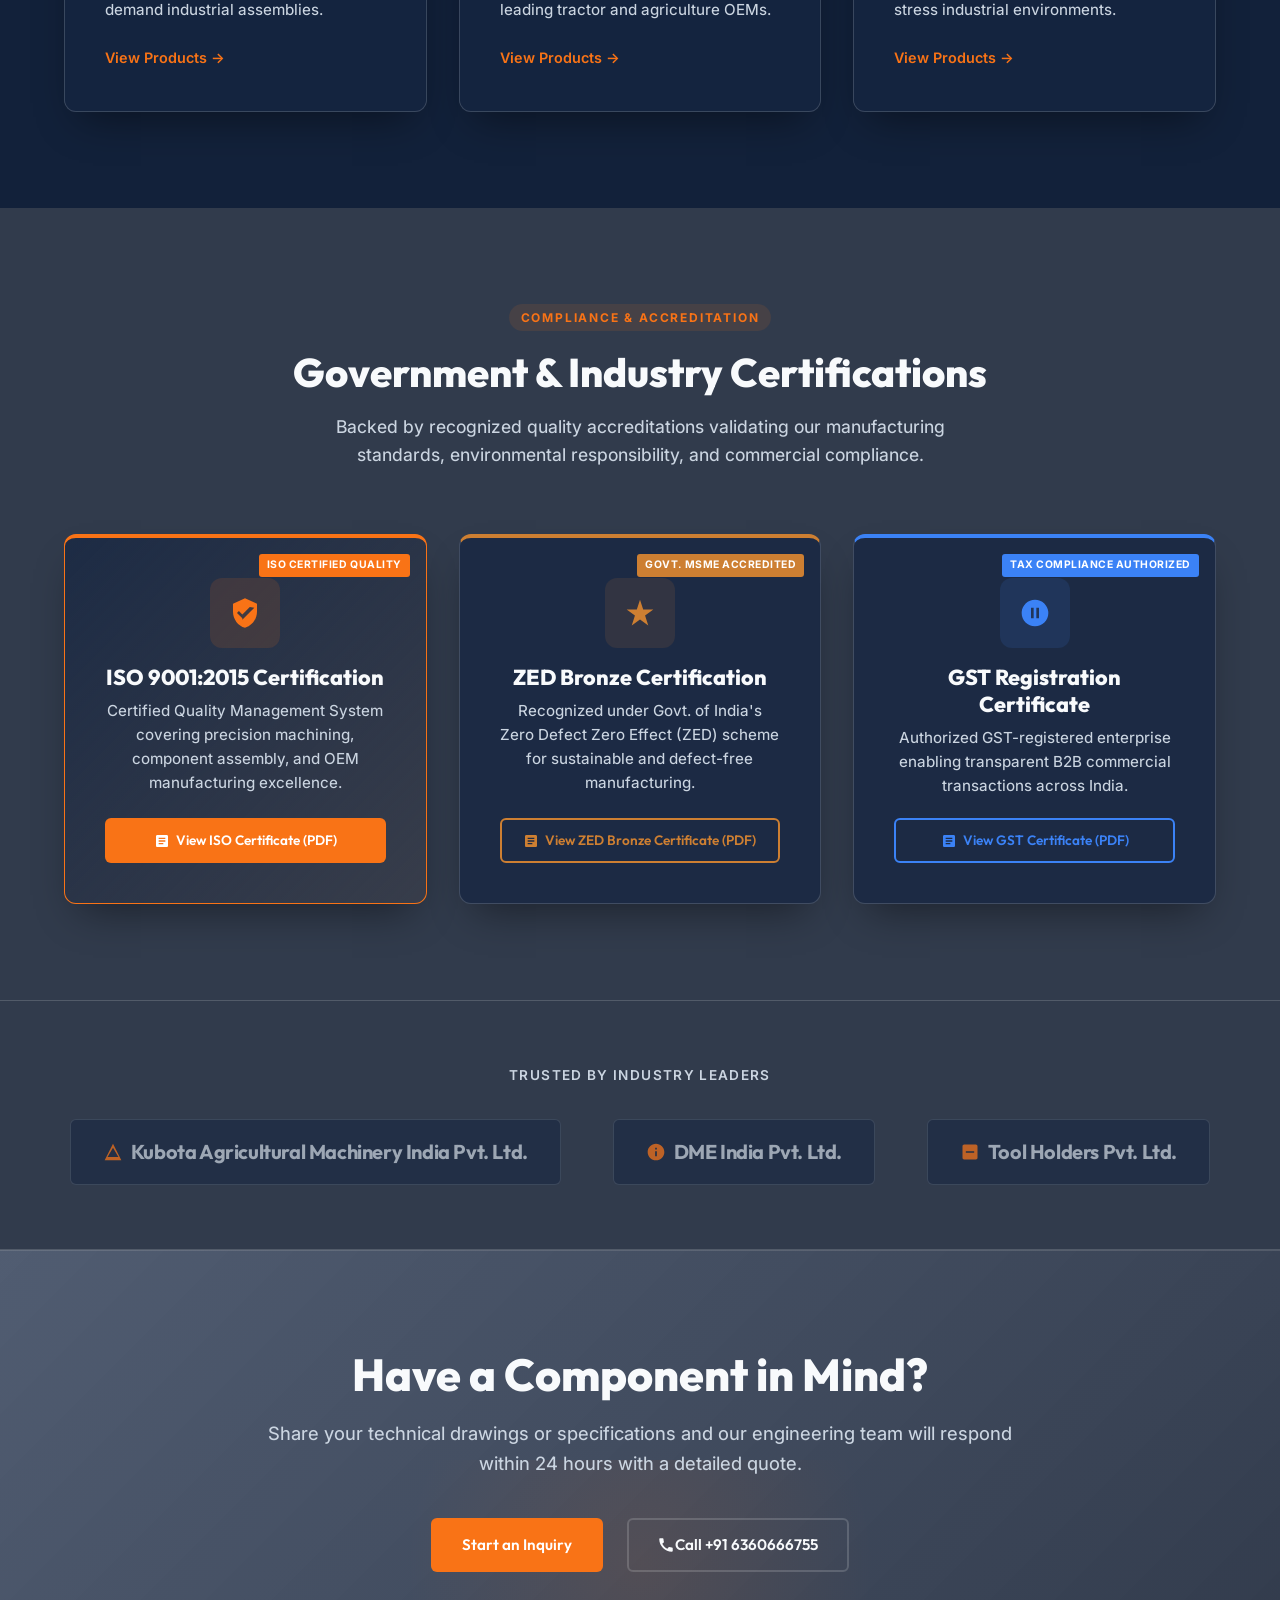
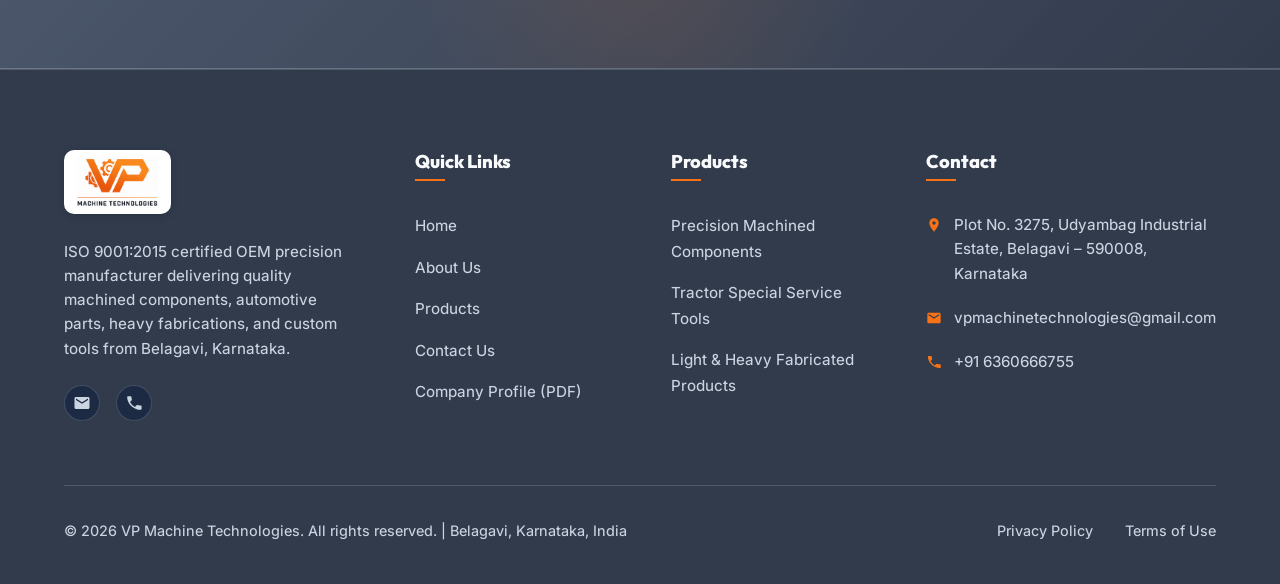
==== commit 1164c49d: "Reduce hero logo size further to 220x140px" ====
--- a/index.html
+++ b/index.html
@@ -100,7 +100,7 @@
     </div>
     <!-- Logo in open right area of hero -->
     <div
-      style="position:absolute;top:20%;right:15%;width:270px;height:175px;border-radius:16px;background:#ffffff;overflow:hidden;z-index:3;box-shadow:0 8px 32px rgba(0,0,0,0.22),0 2px 8px rgba(232,101,26,0.15);animation:heroLogoPulse 3s ease-in-out infinite alternate;">
+      style="position:absolute;top:20%;right:15%;width:220px;height:140px;border-radius:14px;background:#ffffff;overflow:hidden;z-index:3;box-shadow:0 8px 32px rgba(0,0,0,0.22),0 2px 8px rgba(232,101,26,0.15);animation:heroLogoPulse 3s ease-in-out infinite alternate;">
       <img src="assets/images/NEW_LOGO.png" alt="VP Machine Technologies Logo"
         style="width:100%;height:100%;object-fit:contain;">
     </div>
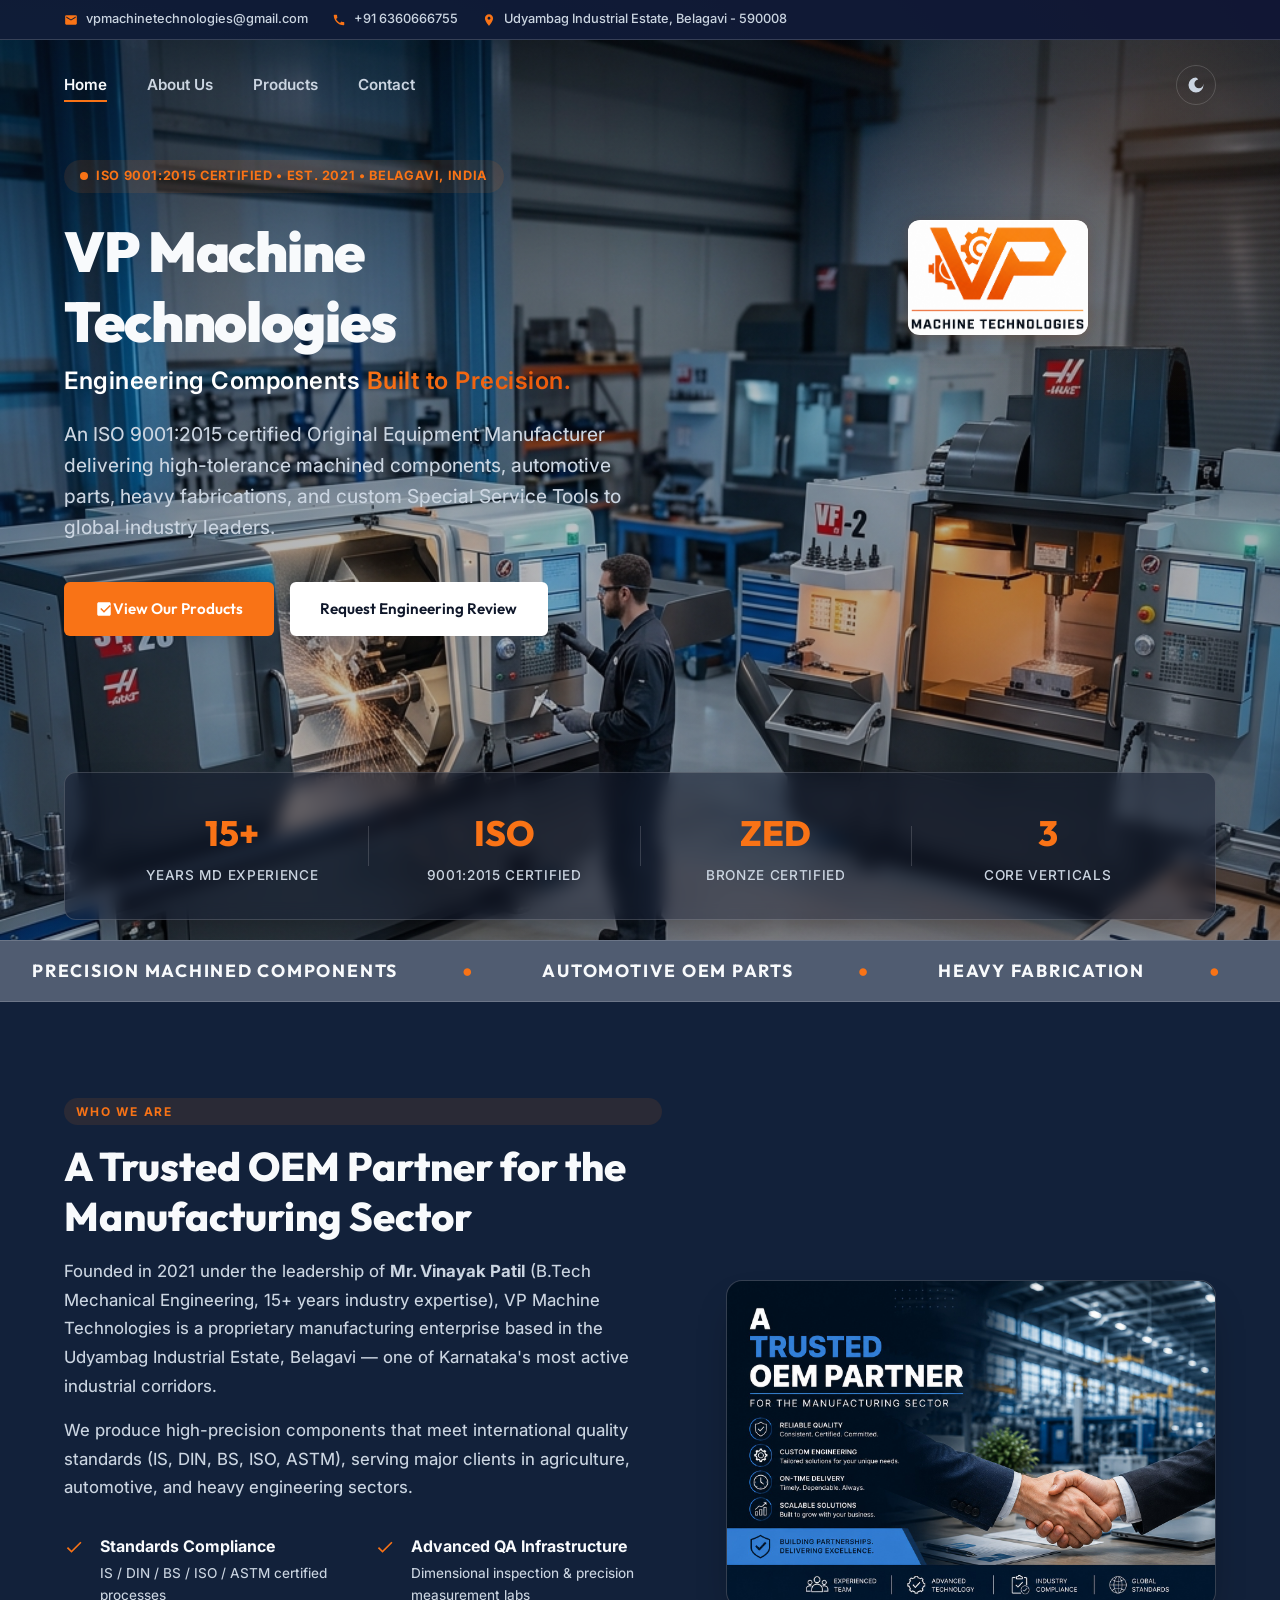
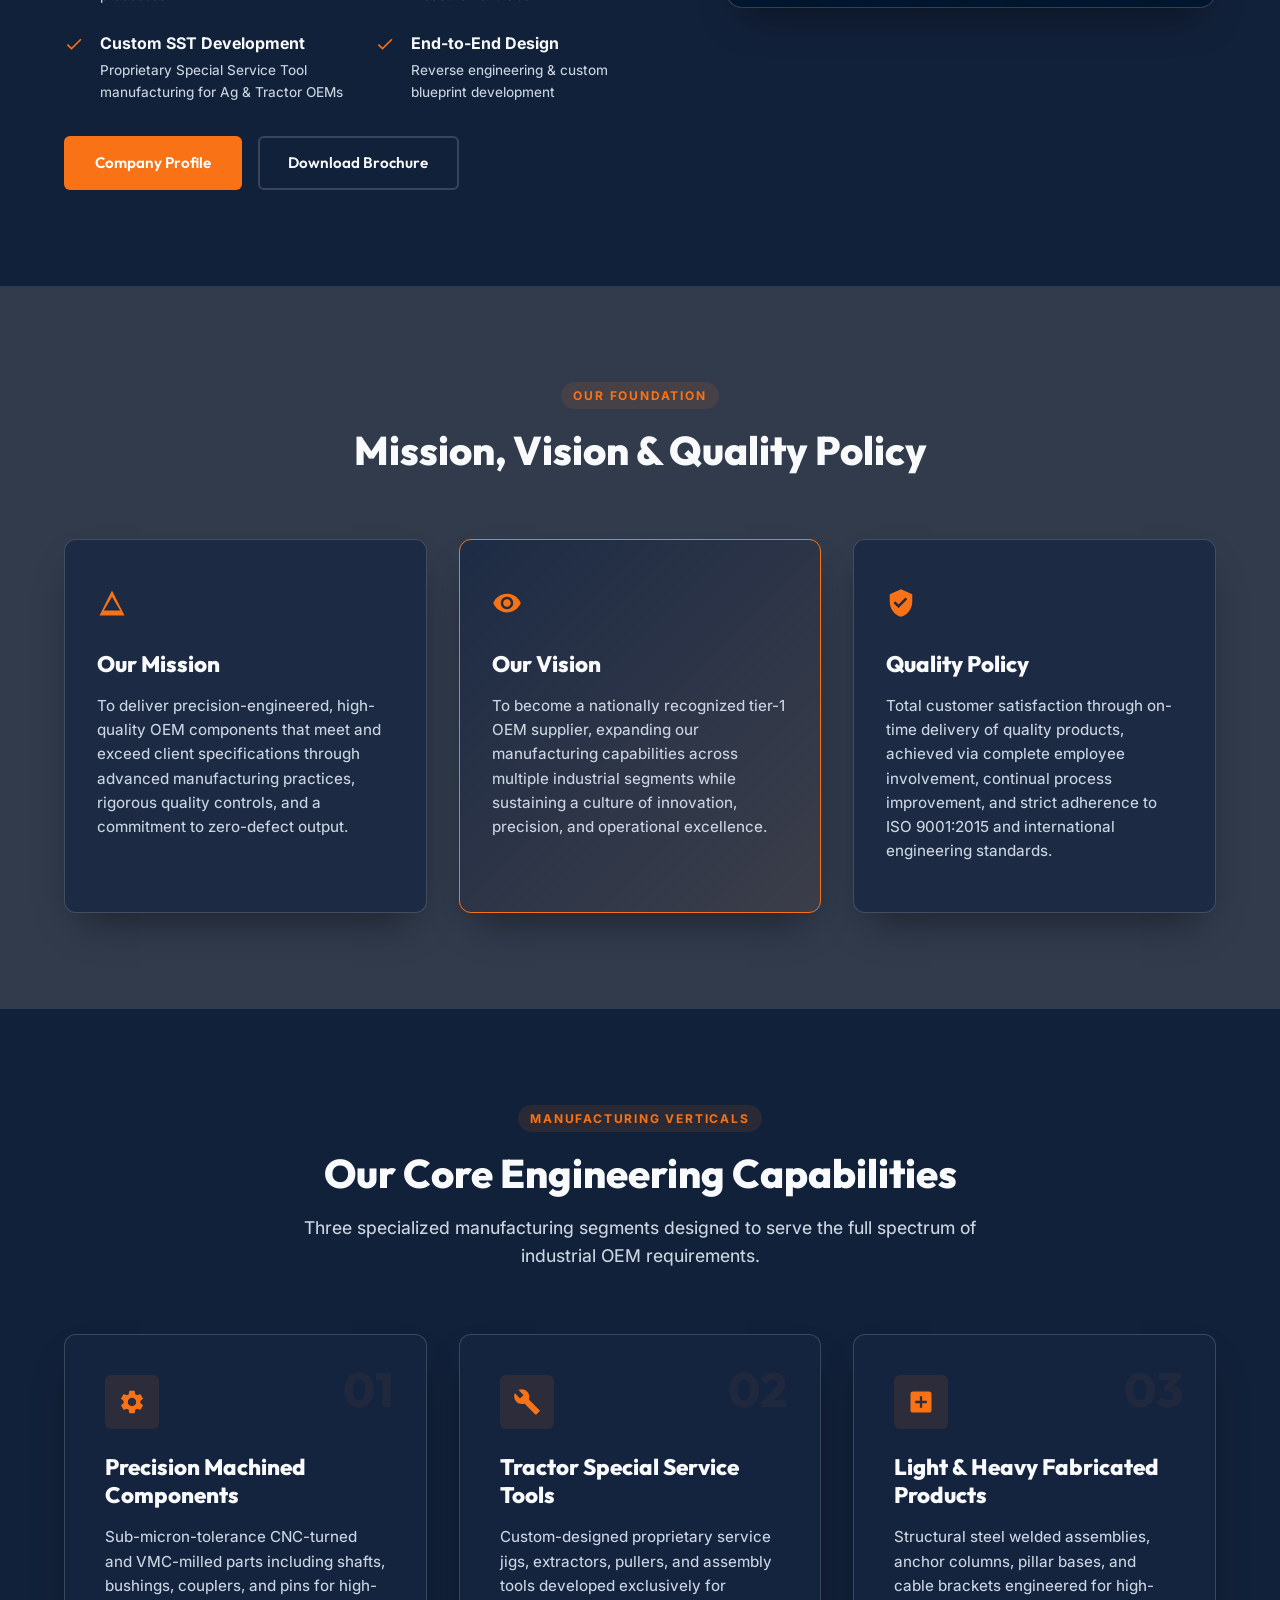
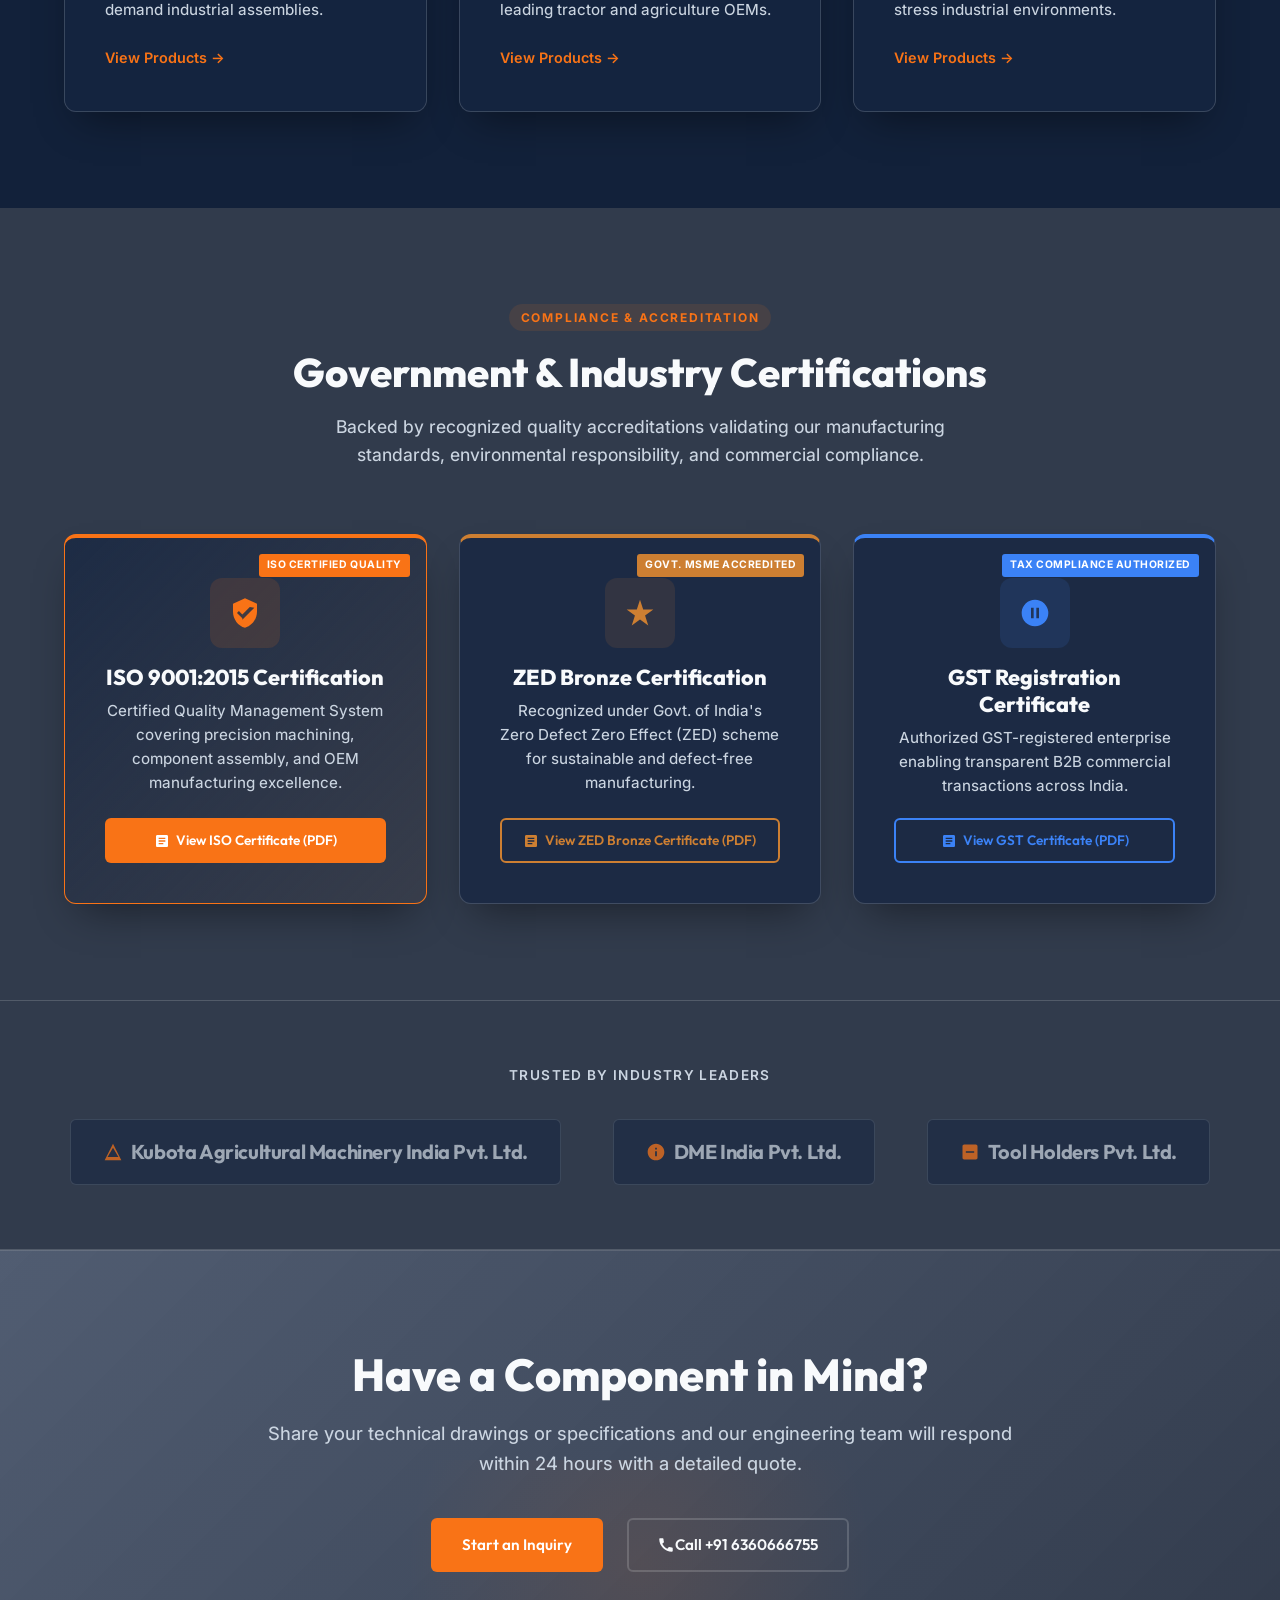
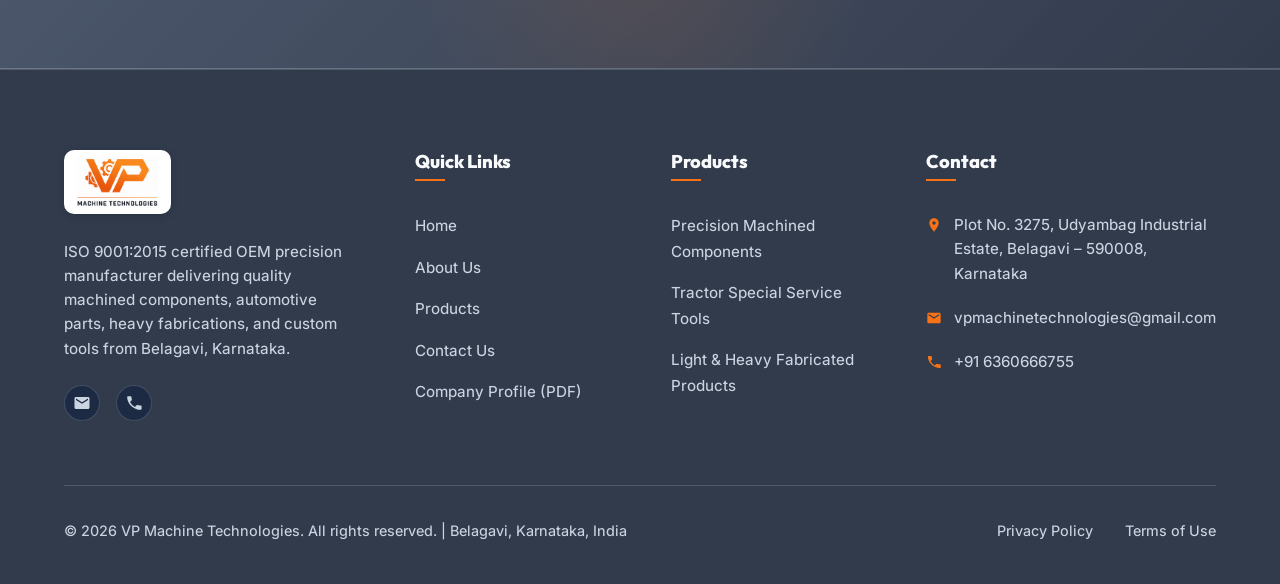
==== commit fa989028: "Update hero metrics to 3 Core Verticals and reduce hero logo size to 180x115px" ====
--- a/index.html
+++ b/index.html
@@ -100,7 +100,7 @@
     </div>
     <!-- Logo in open right area of hero -->
     <div
-      style="position:absolute;top:20%;right:15%;width:220px;height:140px;border-radius:14px;background:#ffffff;overflow:hidden;z-index:3;box-shadow:0 8px 32px rgba(0,0,0,0.22),0 2px 8px rgba(232,101,26,0.15);animation:heroLogoPulse 3s ease-in-out infinite alternate;">
+      style="position:absolute;top:20%;right:15%;width:180px;height:115px;border-radius:12px;background:#ffffff;overflow:hidden;z-index:3;box-shadow:0 8px 32px rgba(0,0,0,0.22),0 2px 8px rgba(232,101,26,0.15);animation:heroLogoPulse 3s ease-in-out infinite alternate;">
       <img src="assets/images/NEW_LOGO.png" alt="VP Machine Technologies Logo"
         style="width:100%;height:100%;object-fit:contain;">
     </div>
@@ -153,7 +153,7 @@
         </div>
         <div class="metric-divider"></div>
         <div class="metric-card">
-          <div class="metric-value">4</div>
+          <div class="metric-value">3</div>
           <div class="metric-label">Core Verticals</div>
         </div>
       </div>
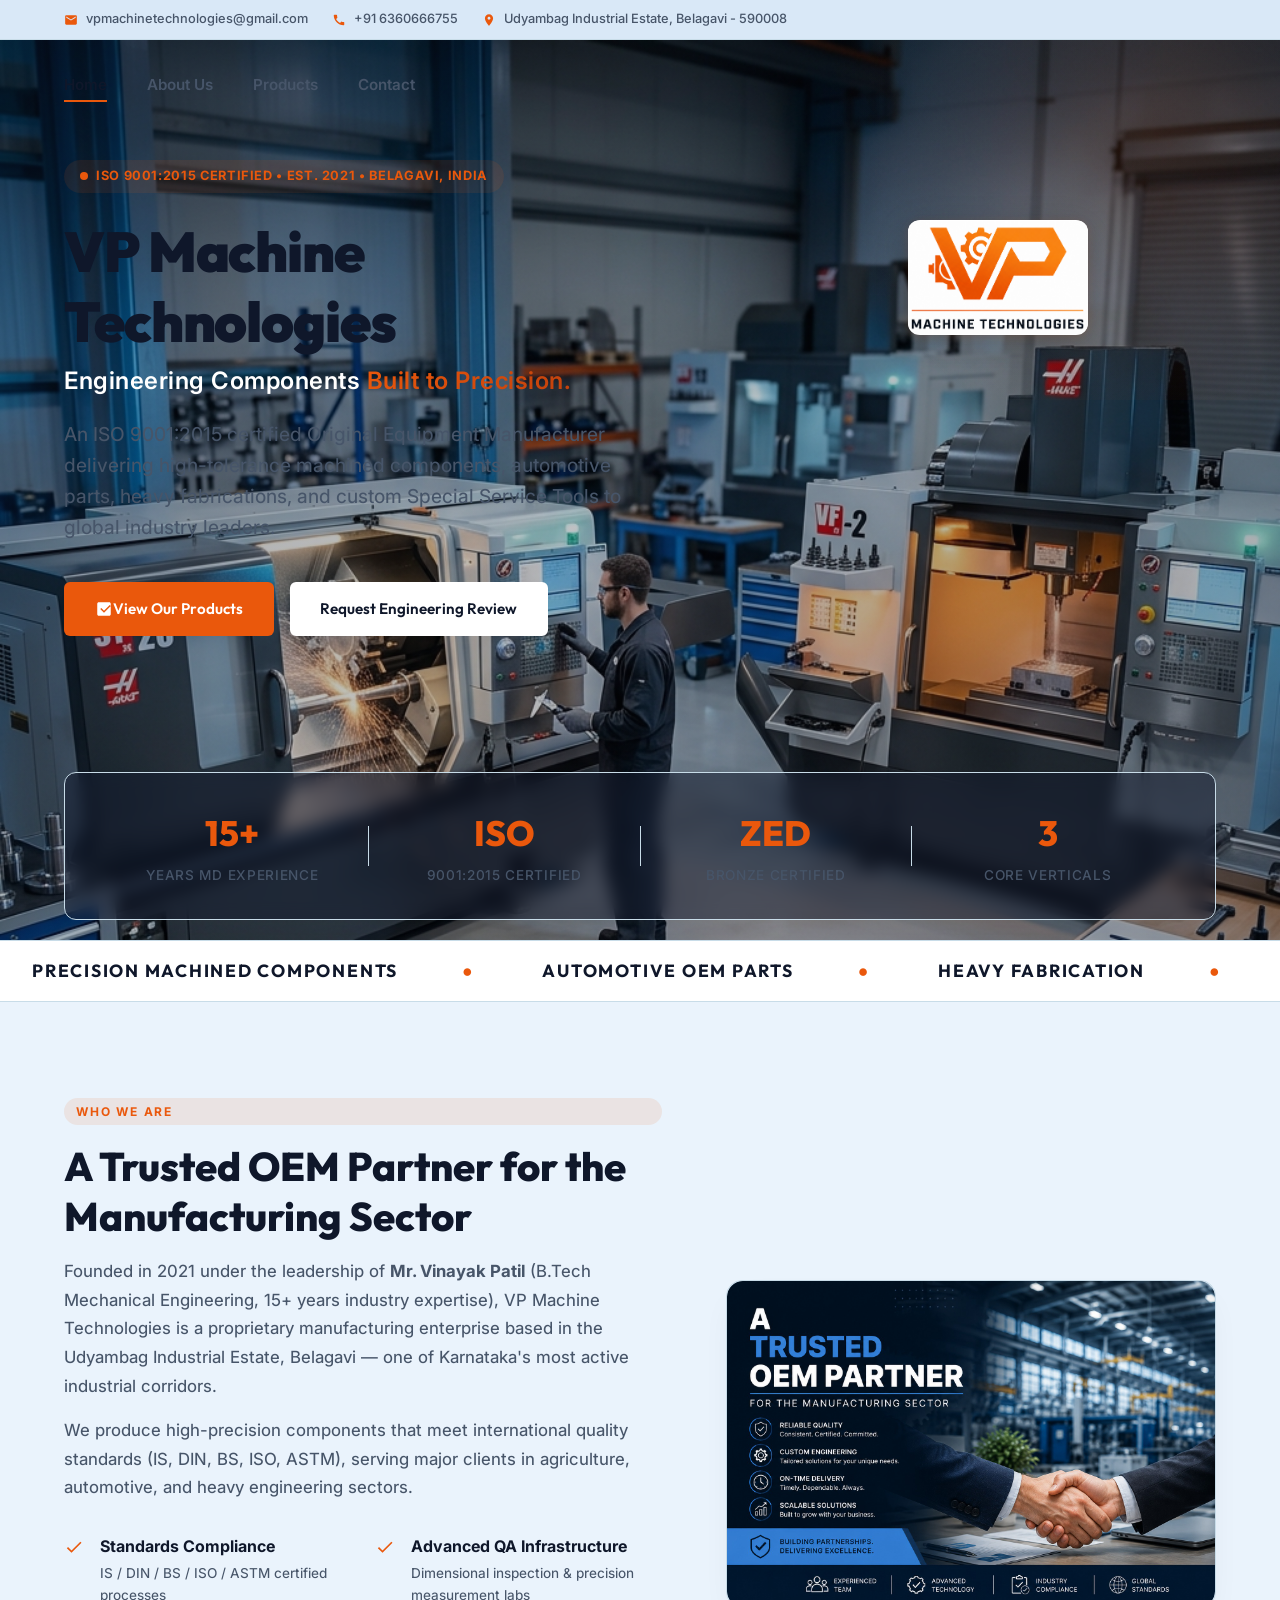
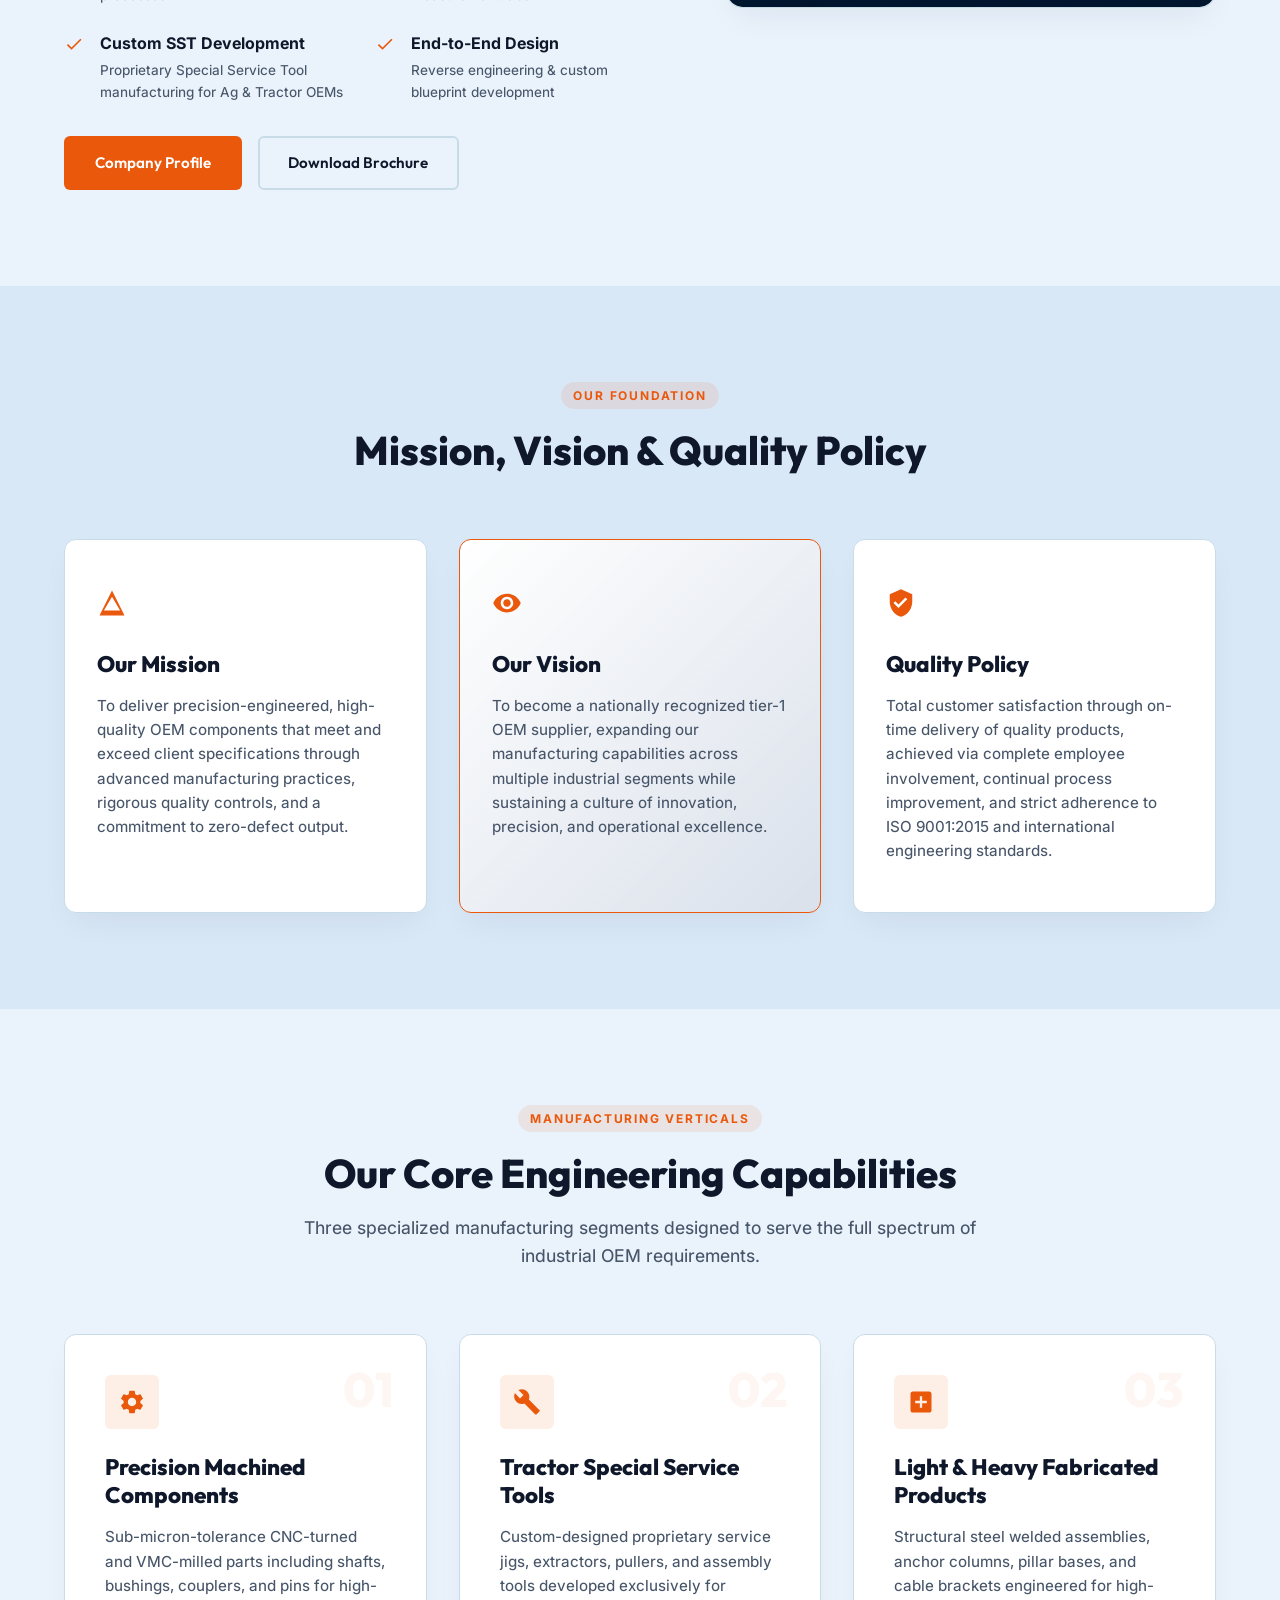
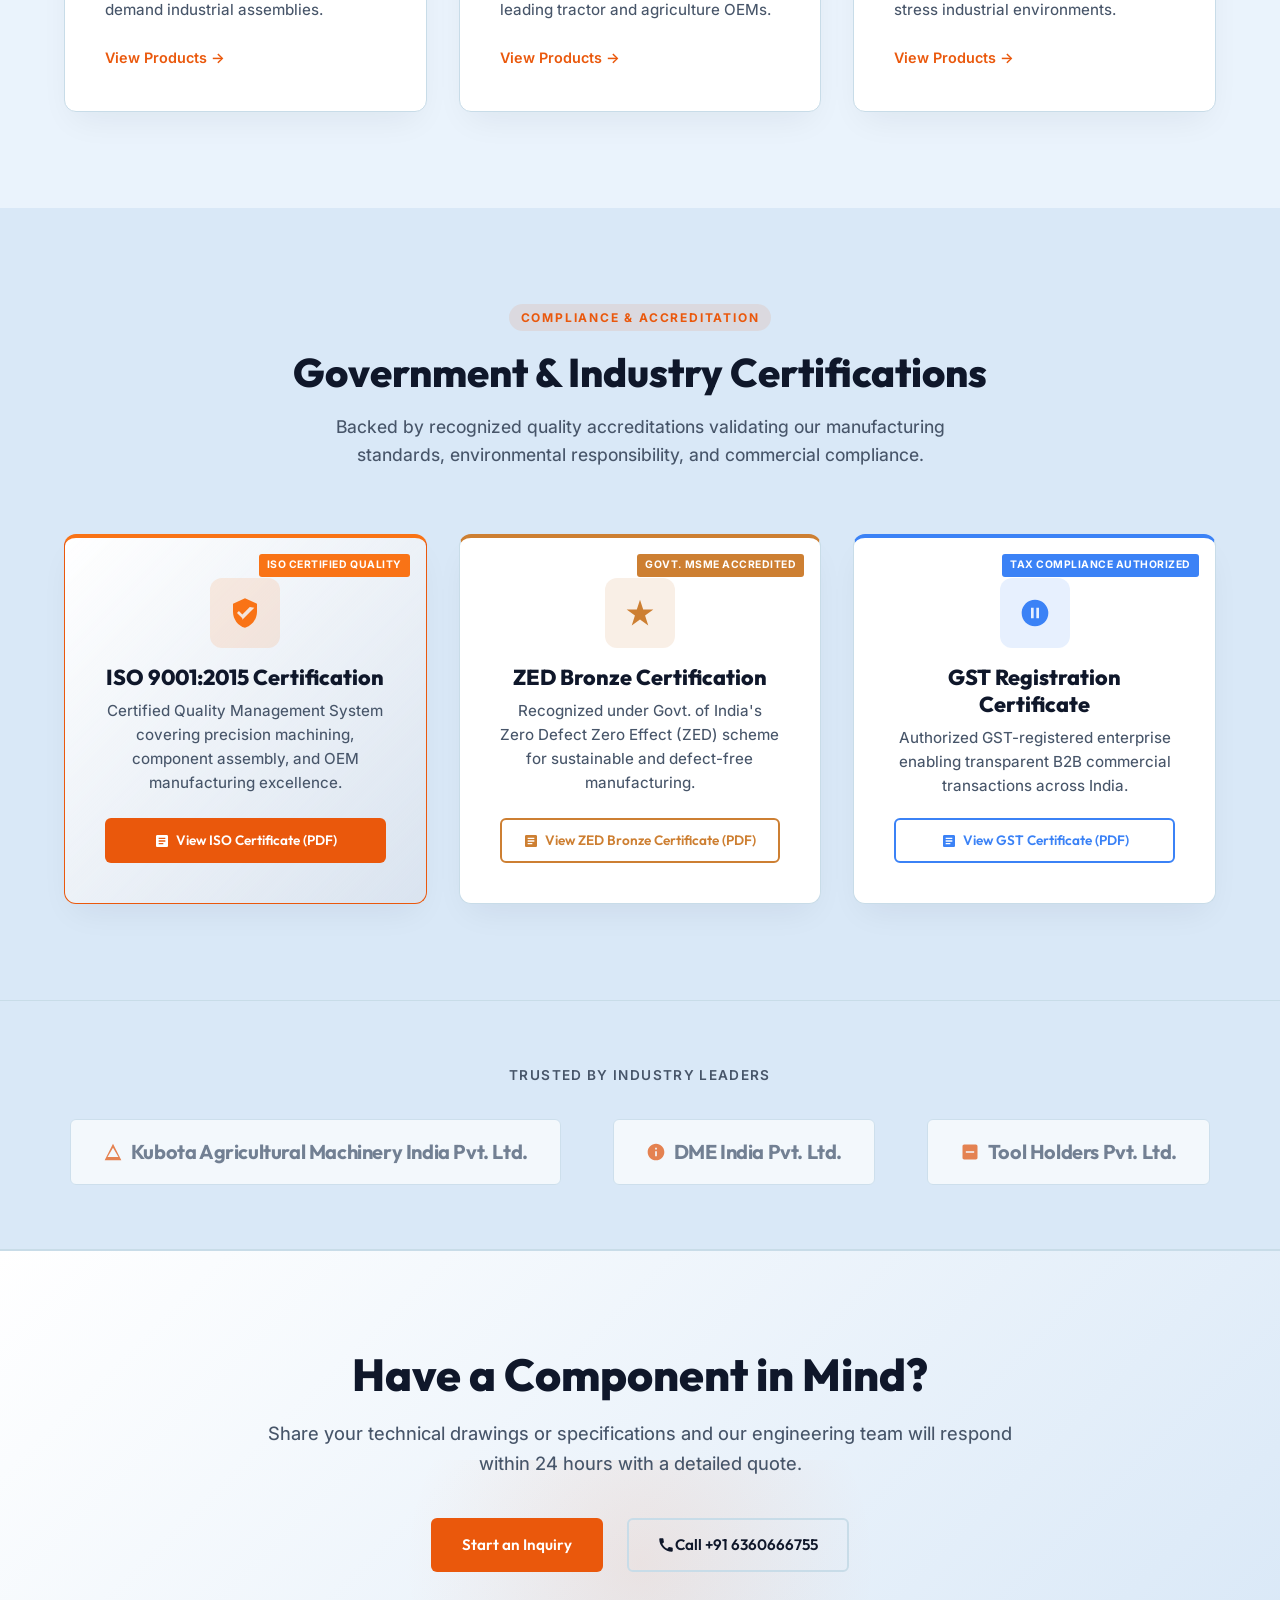
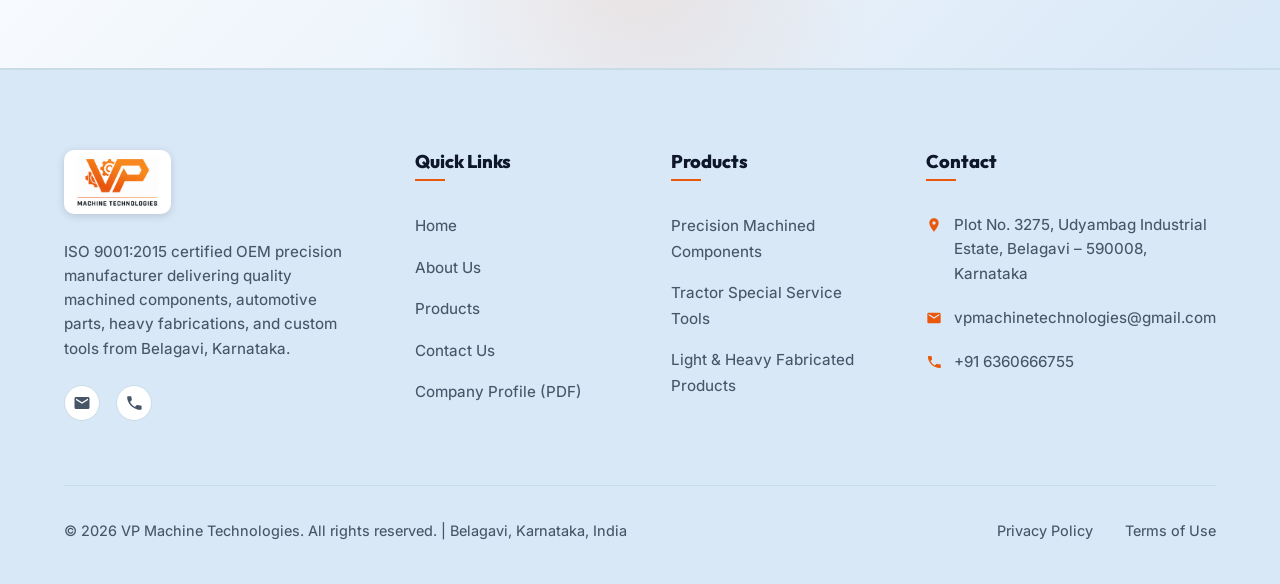
==== commit 0d8267e7: "Remove dark mode switching and lock design system to light theme permanently" ====
--- a/index.html
+++ b/index.html
@@ -66,16 +66,6 @@
       </nav>
 
       <div class="header-actions">
-        <button class="theme-toggle-btn" aria-label="Toggle dark/light theme" id="theme-toggle">
-          <svg class="moon-icon" viewBox="0 0 24 24">
-            <path
-              d="M12 3a9 9 0 1 0 9 9c0-.46-.04-.92-.1-1.36a5.385 5.385 0 0 1-5.4 5.4 5.385 5.385 0 0 1-5.4-5.4c0-2.65 1.95-4.85 4.54-5.3A9.2 9.2 0 0 0 12 3z" />
-          </svg>
-          <svg class="sun-icon" viewBox="0 0 24 24">
-            <path
-              d="M12 7a5 5 0 1 0 0 10 5 5 0 0 0 0-10zm0-5a1 1 0 0 1 1 1v2a1 1 0 0 1-2 0V3a1 1 0 0 1 1-1zm0 15a1 1 0 0 1 1 1v2a1 1 0 0 1-2 0v-2a1 1 0 0 1 1-1zM5.22 6.64a1 1 0 0 1 0-1.42l1.42-1.42a1 1 0 0 1 1.42 1.42L6.64 6.64a1 1 0 0 1-1.42 0zm10.6 10.6a1 1 0 0 1 0-1.42l1.42-1.42a1 1 0 0 1 1.42 1.42l-1.42 1.42a1 1 0 0 1-1.42 0zM2 12a1 1 0 0 1 1-1h2a1 1 0 0 1 0 2H3a1 1 0 0 1-1-1zm15 0a1 1 0 0 1 1-1h2a1 1 0 0 1 0 2h-2a1 1 0 0 1-1-1zM6.64 18.78a1 1 0 0 1-1.42 0l-1.42-1.42a1 1 0 0 1 1.42-1.42l1.42 1.42a1 1 0 0 1 0 1.42zm10.6-10.6a1 1 0 0 1-1.42 0l-1.42-1.42a1 1 0 0 1 1.42-1.42l1.42 1.42a1 1 0 0 1 0 1.42z" />
-          </svg>
-        </button>
 
         <button class="burger-menu" aria-label="Toggle navigation menu" id="burger-menu">
           <span class="burger-line"></span>
--- a/css/styles.css
+++ b/css/styles.css
@@ -1,19 +1,19 @@
 @import url('https://fonts.googleapis.com/css2?family=Inter:wght@300;400;500;600;700&family=Outfit:wght@400;500;600;700;800&display=swap');
 
-/* --- DESIGN SYSTEM TOKENS --- */
+/* --- DESIGN SYSTEM TOKENS (Light Mode Permanent) --- */
 :root {
-  /* Colors (Vibrant Teal-to-Indigo Dark Theme - Matching Reference Image) */
-  --bg-primary: #12213a;
-  --bg-secondary: rgba(22, 38, 66, 0.75);
-  --bg-tertiary: rgba(14, 25, 45, 0.85);
-  --text-primary: #f8fafc;
-  --text-secondary: #cbd5e1;
-  --accent: #f97316;
-  --accent-hover: #ea580c;
-  --accent-rgb: 249, 115, 22;
-  --border-color: rgba(255, 255, 255, 0.16);
-  --header-bg: rgba(18, 33, 58, 0.85);
-  --card-shadow: 0 20px 40px -15px rgba(0, 0, 0, 0.45);
+  /* Colors (Light Theme Defaults) */
+  --bg-primary: #eaf3fc;
+  --bg-secondary: #ffffff;
+  --bg-tertiary: #d9e8f7;
+  --text-primary: #0f172a;
+  --text-secondary: #475569;
+  --accent: #ea580c;
+  --accent-hover: #c2410c;
+  --accent-rgb: 234, 88, 12;
+  --border-color: #c8dce8;
+  --header-bg: rgba(234, 243, 252, 0.9);
+  --card-shadow: 0 15px 35px -10px rgba(15, 23, 42, 0.07);
   --success: #10b981;
   
   /* Fonts */
@@ -27,23 +27,6 @@
   --radius-lg: 24px;
 }
 
-/* Soft Powder-Blue Light Theme Overrides (Matching Reference Image) */
-body.light-theme {
-  --bg-primary: #eaf3fc;
-  --bg-secondary: #ffffff;
-  --bg-tertiary: #d9e8f7;
-  --text-primary: #0f172a;
-  --text-secondary: #475569;
-  --accent: #ea580c;
-  --accent-hover: #c2410c;
-  --accent-rgb: 234, 88, 12;
-  --border-color: #c8dce8;
-  --header-bg: rgba(234, 243, 252, 0.9);
-  --card-shadow: 0 15px 35px -10px rgba(15, 23, 42, 0.07);
-  background: radial-gradient(circle at 50% 30%, #f4f9ff 0%, #e5f1fd 65%, #d8e9fa 100%) !important;
-  background-attachment: fixed !important;
-}
-
 /* --- RESET & BASE STYLES --- */
 *, *::before, *::after {
   box-sizing: border-box;
@@ -58,7 +41,7 @@
 
 body {
   font-family: var(--font-body);
-  background: radial-gradient(circle at 0% 100%, #0096c7 0%, #163675 45%, #2a085c 100%);
+  background: radial-gradient(circle at 50% 30%, #f4f9ff 0%, #e5f1fd 65%, #d8e9fa 100%);
   background-attachment: fixed;
   color: var(--text-primary);
   line-height: 1.6;
